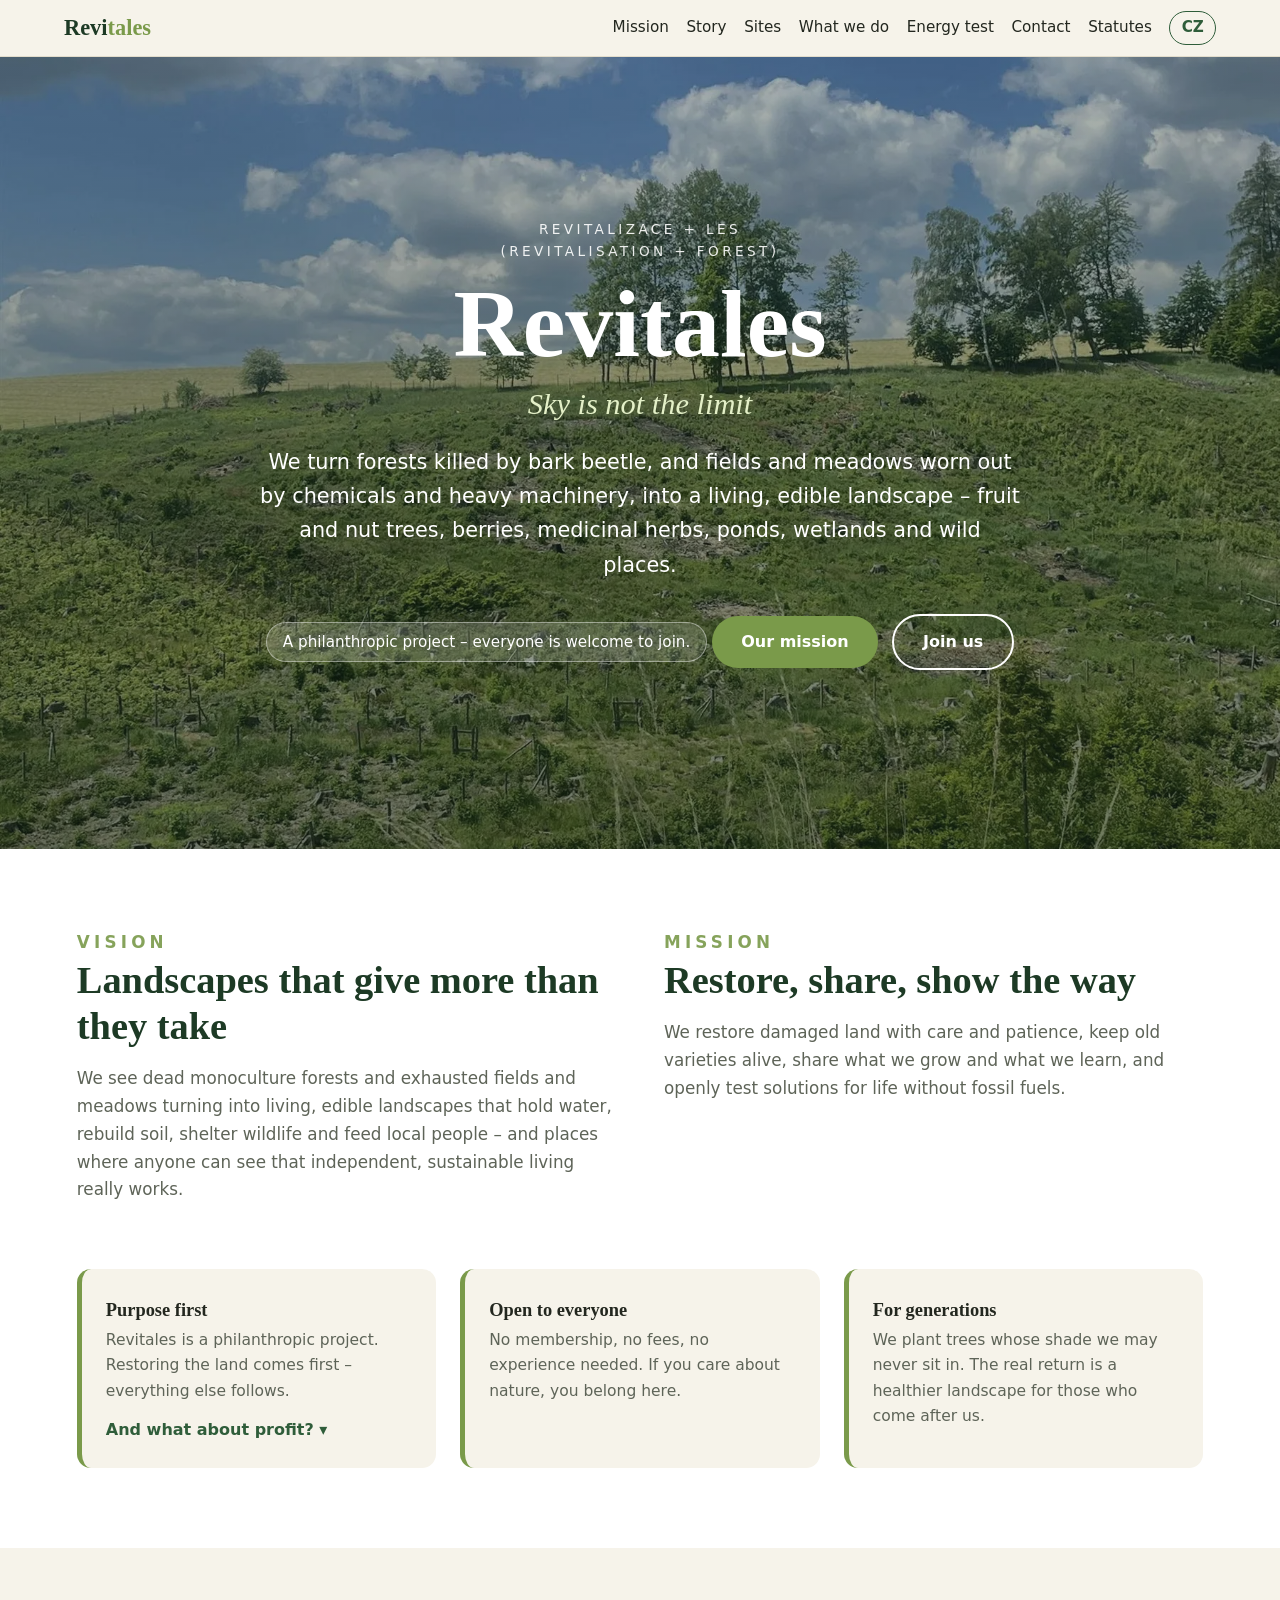
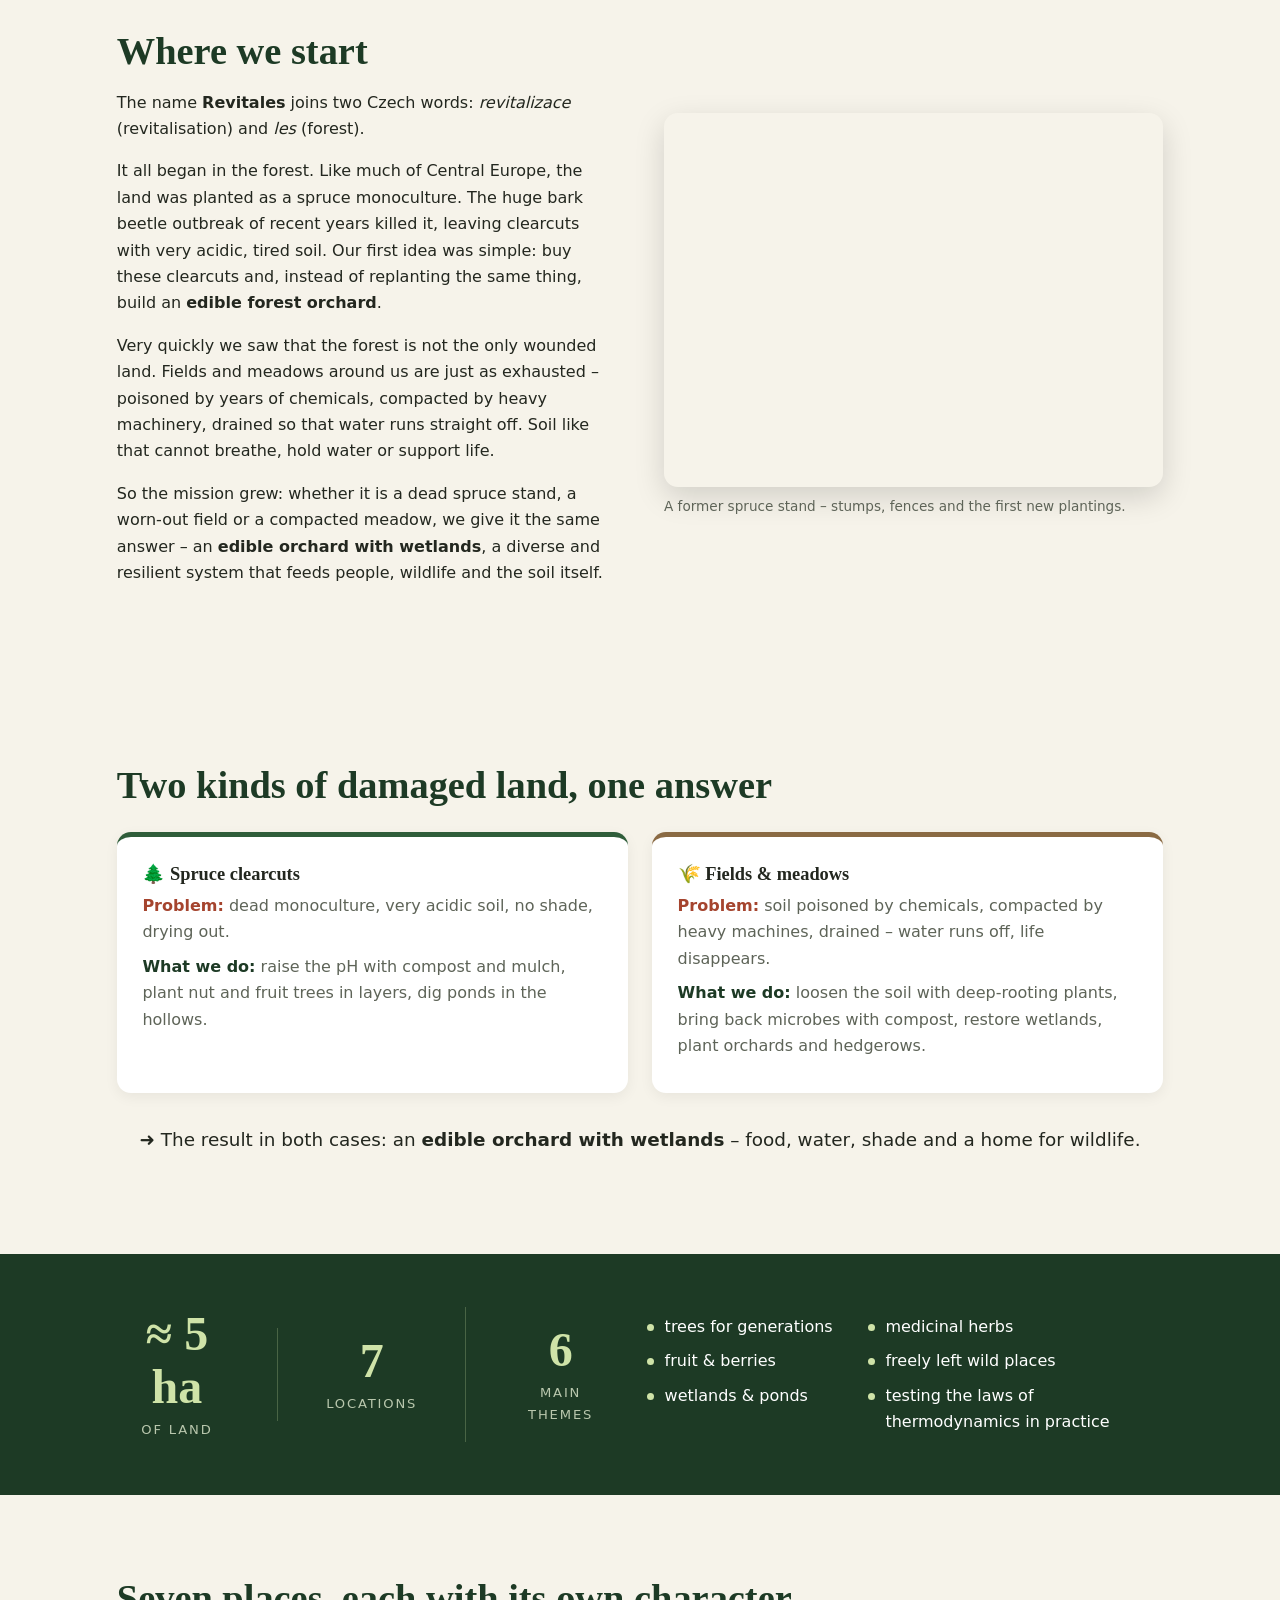
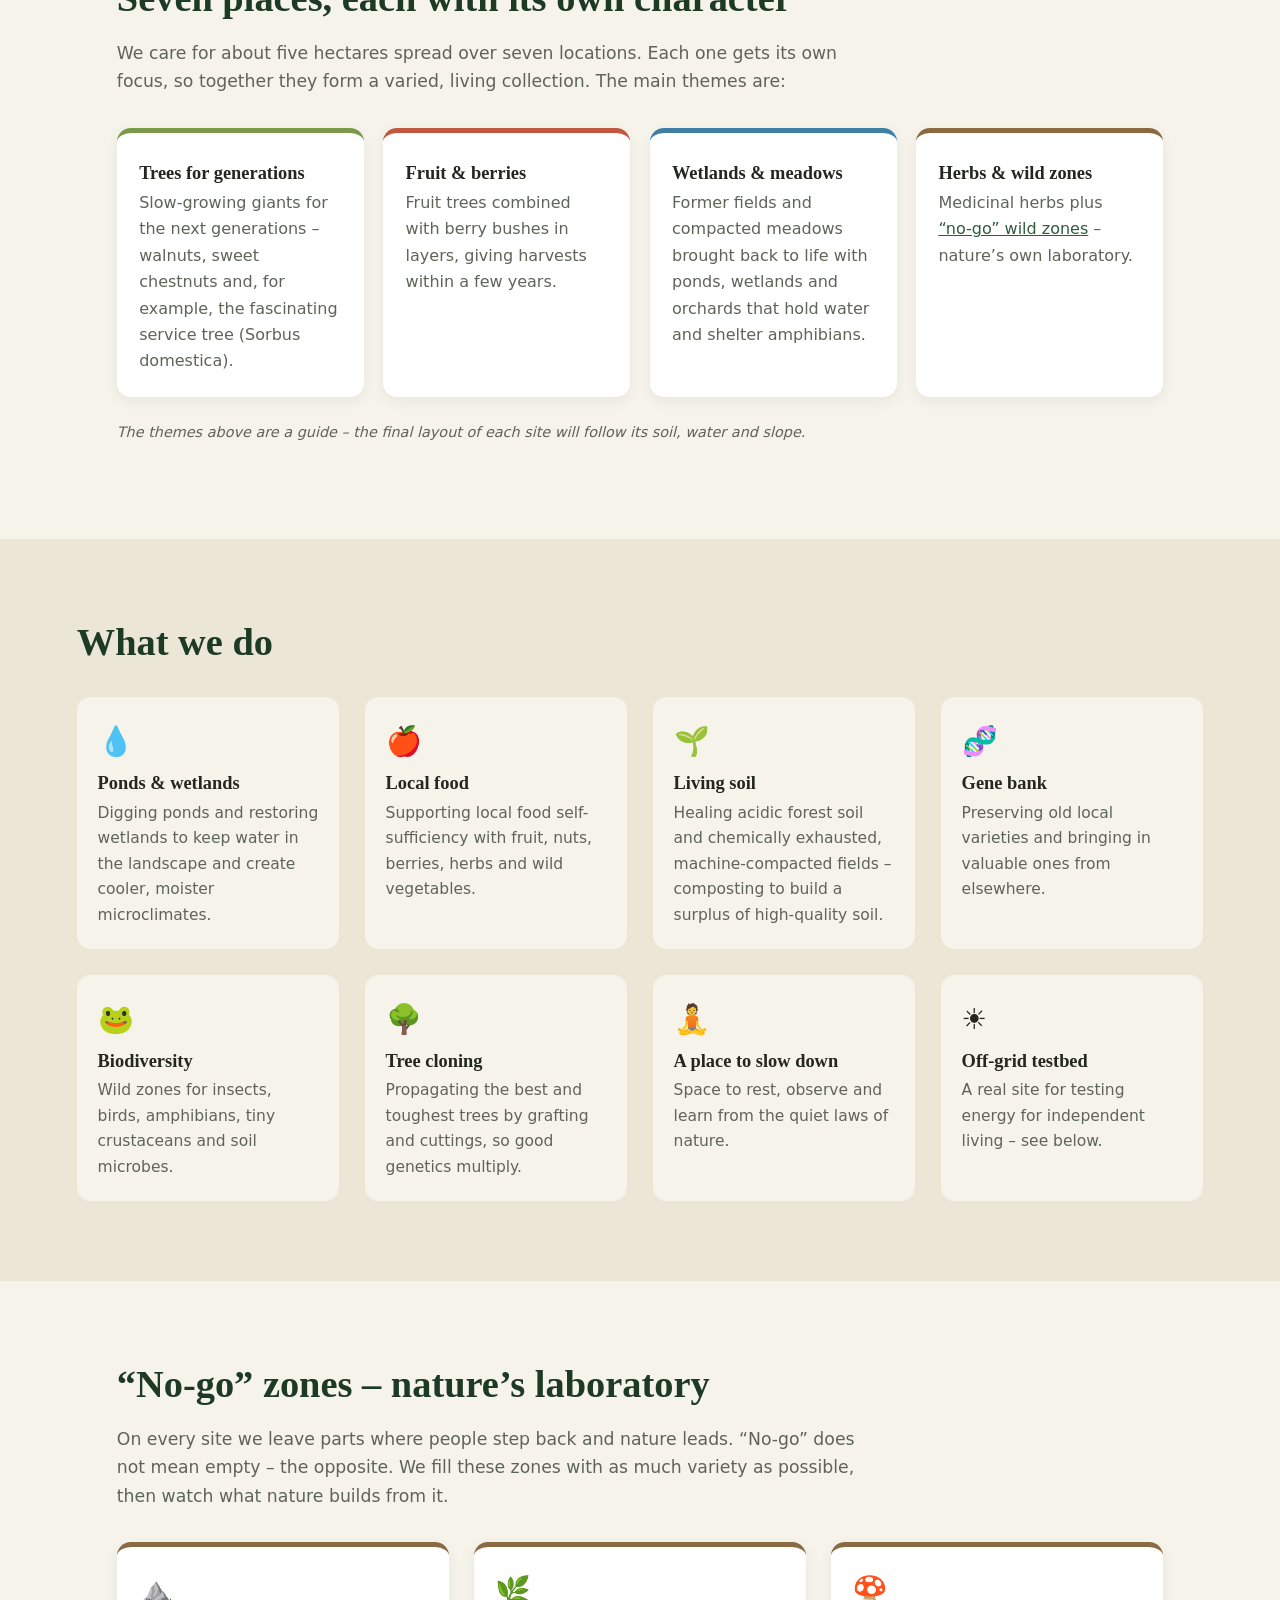
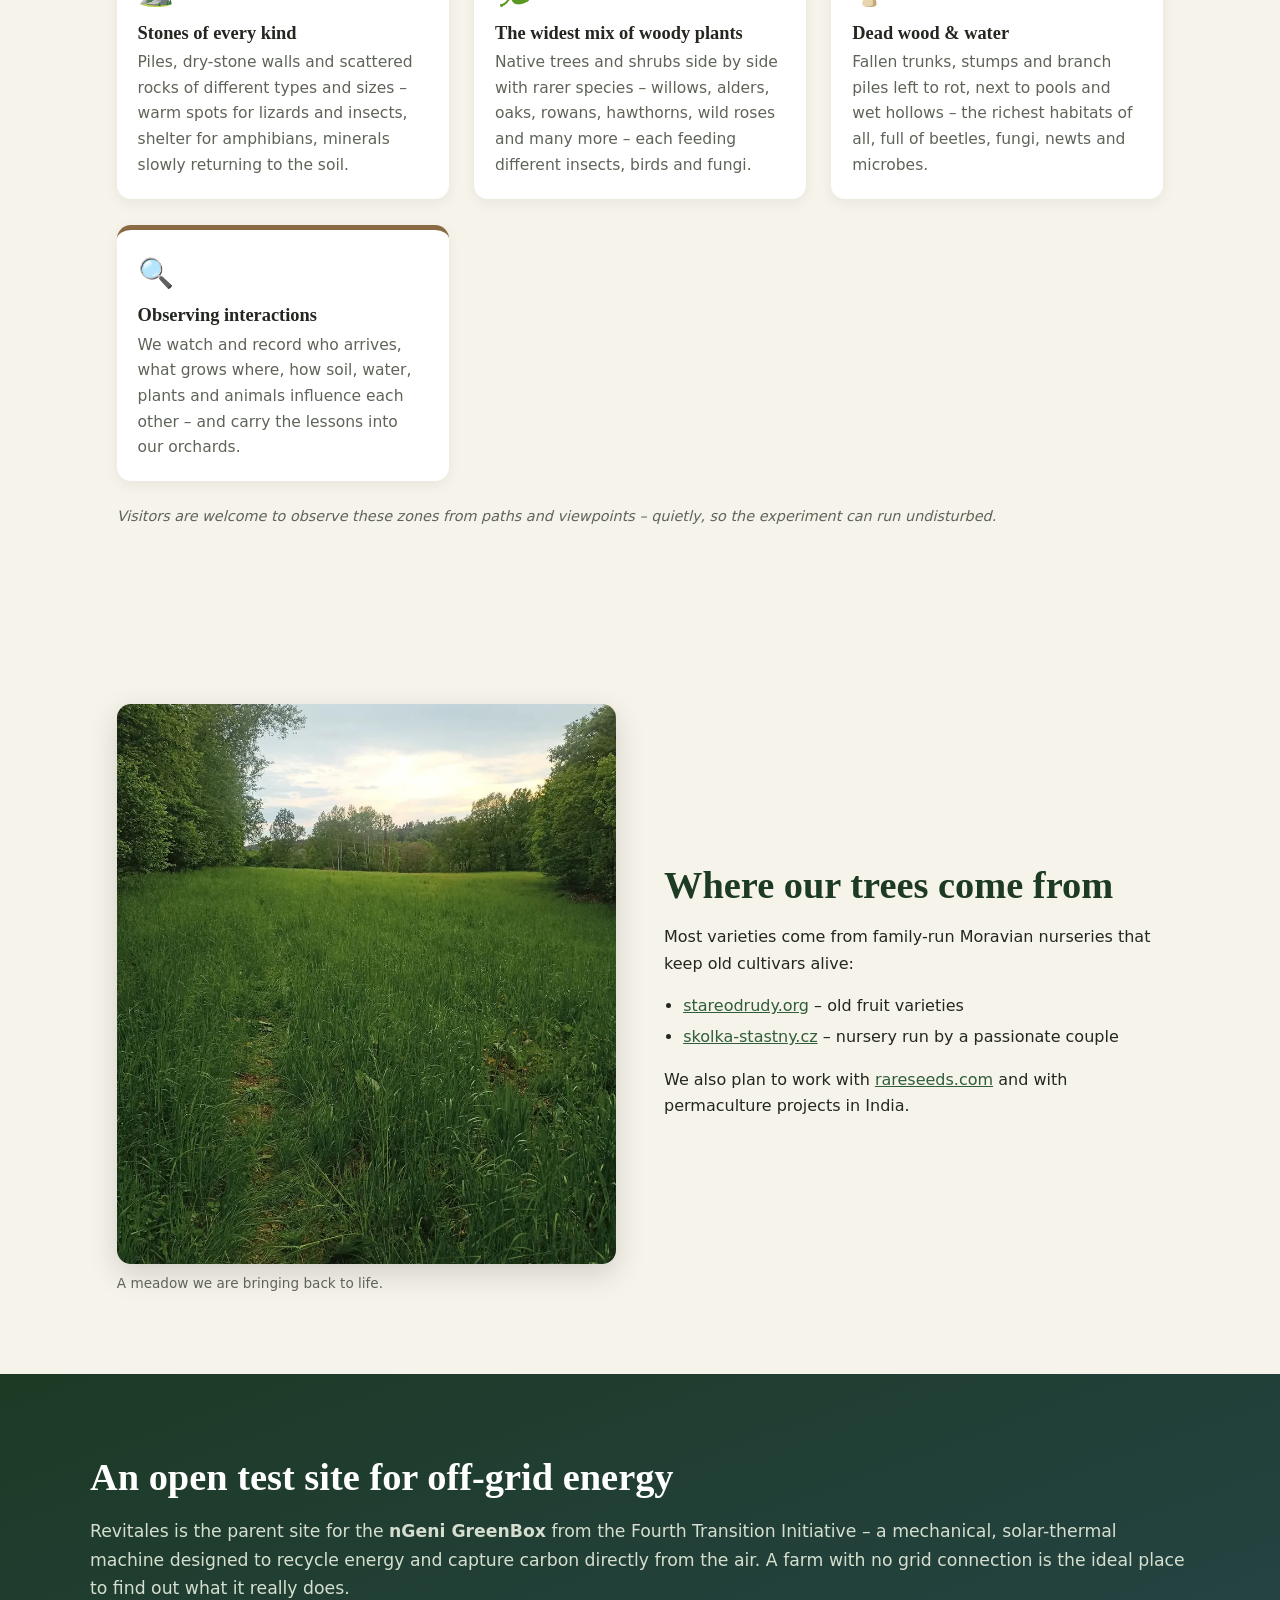
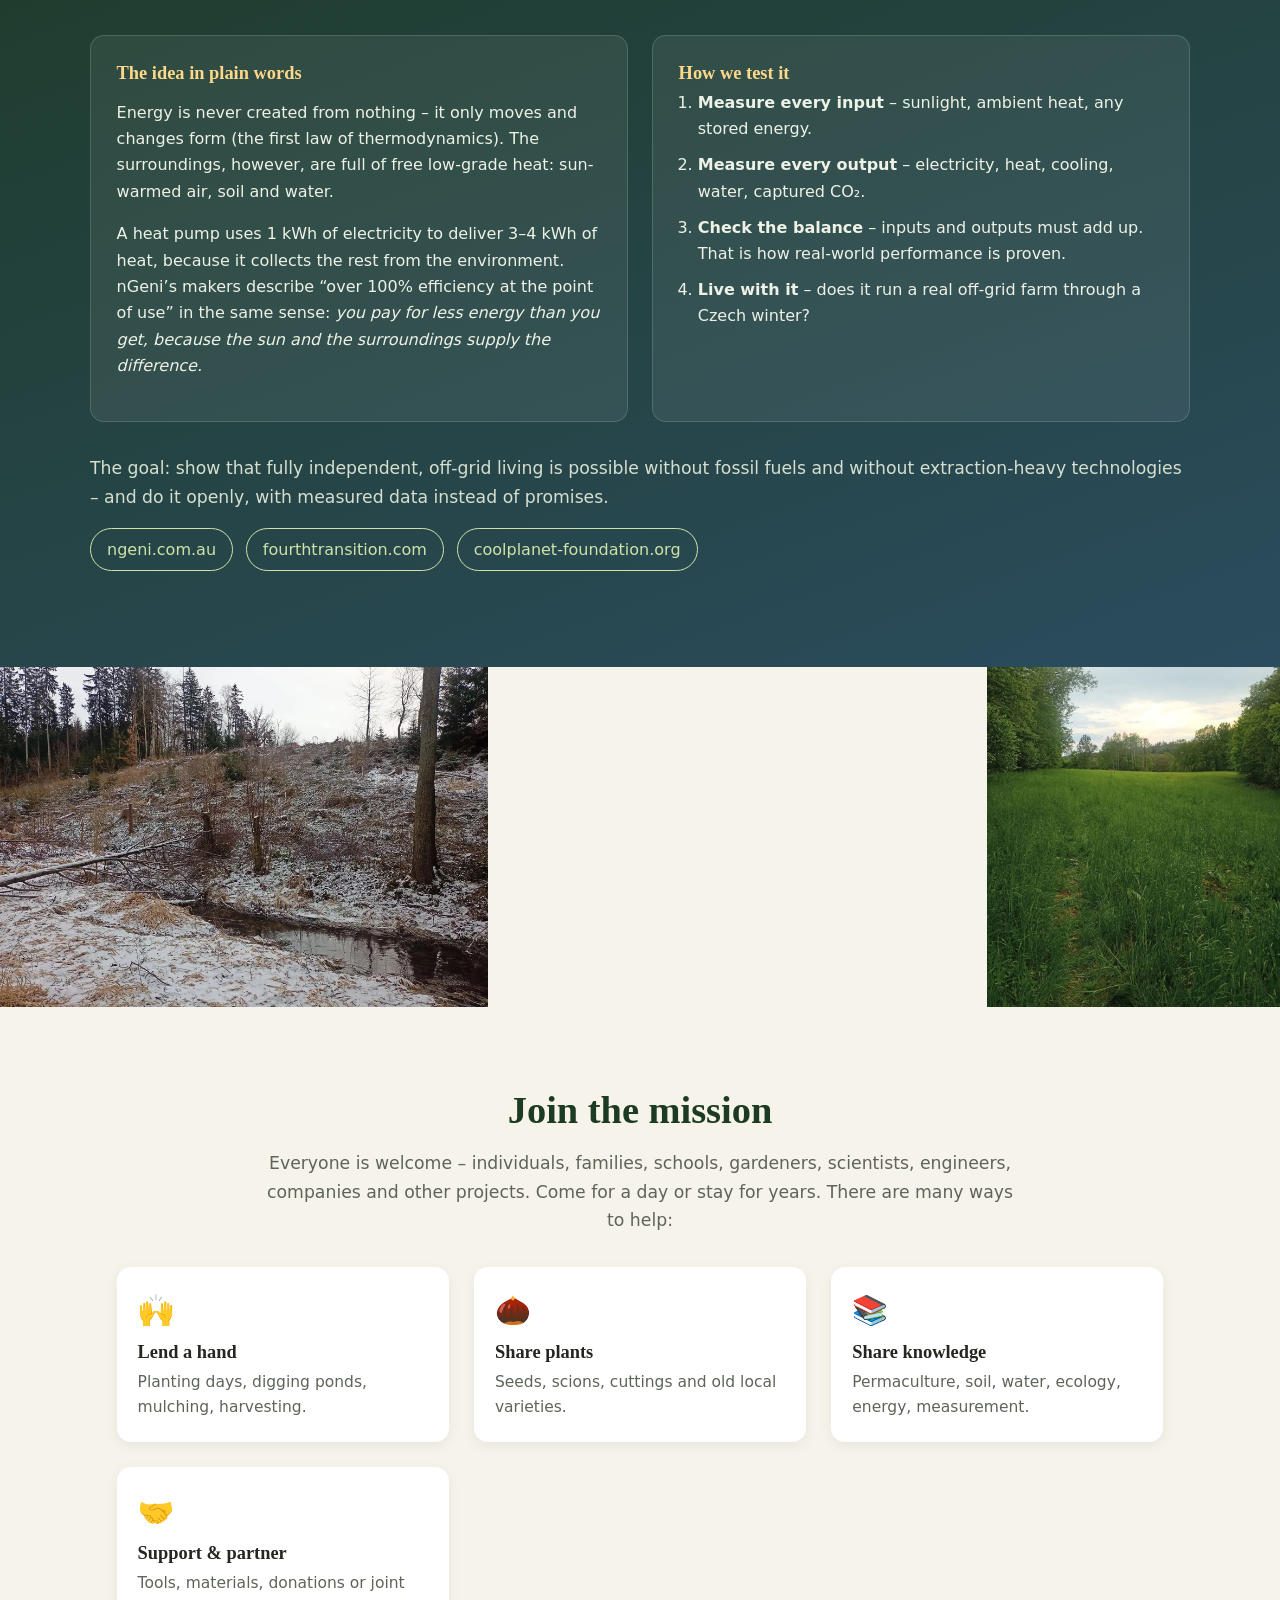
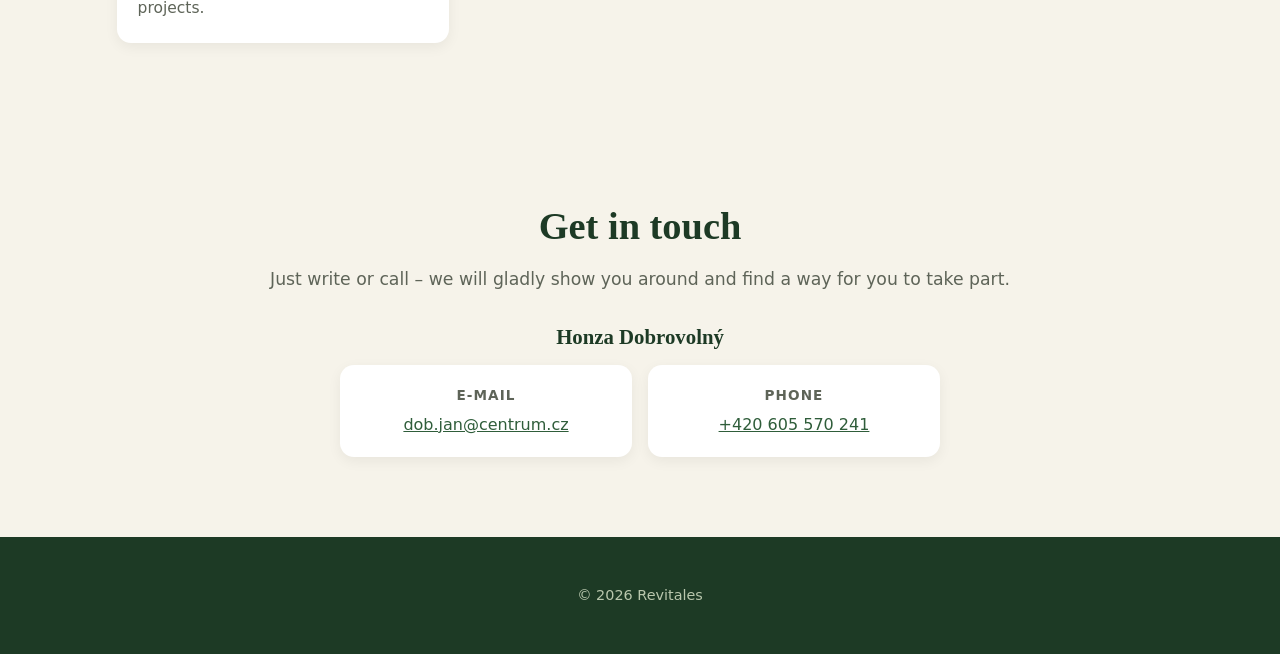
==== en/index.html @ 28084398 "Stats band: equal numbers with labels below, dividers, centered layout, stacked on mobile Co-Authore" ====
<!DOCTYPE html>
<html lang="en">
<head>
  <meta charset="utf-8">
  <meta name="viewport" content="width=device-width, initial-scale=1">
  <title>Revitales – edible food forest & wetlands on damaged land, Czechia</title>
  <meta name="description" content="Revitales is a philanthropic, sustainable project in Czechia turning bark-beetle clearcuts and exhausted fields into an edible food forest with ponds and wetlands. Join us.">
  <link rel="canonical" href="https://revitales.cz/en/">
  <link rel="alternate" hreflang="cs" href="https://revitales.cz/">
  <link rel="alternate" hreflang="en" href="https://revitales.cz/en/">
  <link rel="alternate" hreflang="x-default" href="https://revitales.cz/">
  <meta name="theme-color" content="#1d3a25">
  <meta name="author" content="Honza Dobrovolný">

  <meta property="og:type" content="website">
  <meta property="og:site_name" content="Revitales">
  <meta property="og:title" content="Revitales – edible food forest & wetlands on damaged land, Czechia">
  <meta property="og:description" content="Revitales is a philanthropic, sustainable project in Czechia turning bark-beetle clearcuts and exhausted fields into an edible food forest with ponds and wetlands. Join us.">
  <meta property="og:url" content="https://revitales.cz/en/">
  <meta property="og:image" content="https://revitales.cz/images/og-revitales.jpg">
  <meta property="og:image:width" content="1200">
  <meta property="og:image:height" content="630">
  <meta property="og:image:alt" content="Bark-beetle clearcut slope with stumps and first plantings under a blue sky">
  <meta property="og:locale" content="en_GB">
  <meta property="og:locale:alternate" content="cs_CZ">
  <meta name="twitter:card" content="summary_large_image">

  <link rel="icon" href="../favicon.ico" sizes="48x48">
  <link rel="icon" href="../favicon.svg" type="image/svg+xml">
  <link rel="apple-touch-icon" href="../apple-touch-icon.png">
  <link rel="manifest" href="../site.webmanifest">
  <link rel="preload" as="image" type="image/webp" href="../images/clearcut-slope.webp" media="(min-width: 801px)" fetchpriority="high">
  <link rel="preload" as="image" type="image/webp" href="../images/clearcut-slope-900.webp" media="(max-width: 800px)" fetchpriority="high">
  <link rel="stylesheet" href="../style.css">
  <script type="application/ld+json">
{
  "@context": "https://schema.org",
  "@graph": [
    {
      "@type": "Organization",
      "@id": "https://revitales.cz/#organization",
      "name": "Revitales",
      "url": "https://revitales.cz/",
      "email": "dob.jan@centrum.cz",
      "telephone": "+420605570241",
      "image": "https://revitales.cz/images/og-revitales.jpg",
      "founder": {
        "@type": "Person",
        "name": "Honza Dobrovolný"
      },
      "areaServed": {
        "@type": "Country",
        "name": "Czechia"
      },
      "slogan": "Sky is not the limit",
      "description": "A philanthropic project in Czechia turning bark-beetle clearcuts and chemically exhausted, compacted fields and meadows into an edible food forest with ponds and wetlands across 7 sites and about 5 ha.",
      "knowsAbout": [
        "edible forest",
        "food forest",
        "permaculture",
        "forest restoration after bark beetle",
        "soil regeneration",
        "wetland restoration",
        "water retention in the landscape",
        "heritage fruit varieties",
        "service tree (Sorbus domestica)",
        "biodiversity",
        "sustainability",
        "off-grid energy"
      ]
    },
    {
      "@type": "WebSite",
      "@id": "https://revitales.cz/#website",
      "url": "https://revitales.cz/",
      "name": "Revitales",
      "inLanguage": [
        "cs",
        "en"
      ],
      "publisher": {
        "@id": "https://revitales.cz/#organization"
      }
    },
    {
      "@type": "WebPage",
      "@id": "https://revitales.cz/en/#webpage",
      "url": "https://revitales.cz/en/",
      "name": "Revitales – edible food forest & wetlands on damaged land, Czechia",
      "description": "Revitales is a philanthropic, sustainable project in Czechia turning bark-beetle clearcuts and exhausted fields into an edible food forest with ponds and wetlands. Join us.",
      "inLanguage": "en",
      "isPartOf": {
        "@id": "https://revitales.cz/#website"
      },
      "about": {
        "@id": "https://revitales.cz/#organization"
      },
      "primaryImageOfPage": {
        "@type": "ImageObject",
        "url": "https://revitales.cz/images/og-revitales.jpg",
        "width": 1200,
        "height": 630
      }
    }
  ]
}
  </script>
</head>
<body>

<header class="nav">
  <a href="#top" class="logo">Revi<span>tales</span></a>
  <nav>
    <a href="#mission">Mission</a>
    <a href="#story">Story</a>
    <a href="#sites">Sites</a>
    <a href="#work">What we do</a>
    <a href="#ngeni">Energy test</a>
    <a href="#contact">Contact</a>
    <a href="statutes.html">Statutes</a>
    <a id="lang" href="../" hreflang="cs" lang="cs" title="Česká verze">CZ</a>
  </nav>
</header>
<main>

<!-- HERO -->
<section class="hero" id="top">
  <div class="hero-inner">
    <p class="kicker"><span lang="cs">Revitalizace + Les</span><br>(Revitalisation + Forest)</p>
    <h1>Revitales</h1>
    <p class="slogan">Sky is not the limit</p>
    <p class="lead">
      We turn forests killed by bark beetle, and fields and meadows worn out by chemicals and heavy machinery, into a living, edible landscape – fruit and nut trees, berries, medicinal herbs, ponds, wetlands and wild places.
    </p>
    <p class="badge">A philanthropic project – everyone is welcome to join.</p>
    <a href="#mission" class="btn">Our mission</a>
    <a href="#join" class="btn btn-outline">Join us</a>
  </div>
</section>

<!-- MISSION -->
<section id="mission" class="mission">
  <div class="mission-inner">
    <div class="mv">
      <p class="kicker">Vision</p>
      <h2>Landscapes that give more than they take</h2>
      <p>
        We see dead monoculture forests and exhausted fields and meadows turning into living, edible landscapes that hold water, rebuild soil, shelter wildlife and feed local people – and places where anyone can see that independent, sustainable living really works.
      </p>
    </div>
    <div class="mv">
      <p class="kicker">Mission</p>
      <h2>Restore, share, show the way</h2>
      <p>
        We restore damaged land with care and patience, keep old varieties alive, share what we grow and what we learn, and openly test solutions for life without fossil fuels.
      </p>
    </div>
  </div>
  <div class="mission-values">
    <div>
      <h3>Purpose first</h3>
      <p>Revitales is a philanthropic project. Restoring the land comes first – everything else follows.</p>
      <details class="more">
        <summary>And what about profit?</summary>
        <p>Profit is not the goal – it is a secondary, logical result. When damaged land is healed, the outcome is a perfect place to live, surrounded by fruit, nuts and berries growing naturally, with clean water and rich soil. And it is a place where everyone is welcome to enjoy nature as it truly is – in its natural state and harmony.</p>
      </details>
    </div>
    <div>
      <h3>Open to everyone</h3>
      <p>No membership, no fees, no experience needed. If you care about nature, you belong here.</p>
    </div>
    <div>
      <h3>For generations</h3>
      <p>We plant trees whose shade we may never sit in. The real return is a healthier landscape for those who come after us.</p>
    </div>
  </div>
</section>

<!-- STORY -->
<section id="story" class="section split">
  <div>
    <h2>Where we start</h2>
    <p>
      The name <strong>Revitales</strong> joins two Czech words: <em>revitalizace</em> (revitalisation) and <em>les</em> (forest).
    </p>
    <p>
      It all began in the forest. Like much of Central Europe, the land was planted as a spruce monoculture. The huge bark beetle outbreak of recent years killed it, leaving clearcuts with very acidic, tired soil. Our first idea was simple: buy these clearcuts and, instead of replanting the same thing, build an <strong>edible forest orchard</strong>.
    </p>
    <p>
      Very quickly we saw that the forest is not the only wounded land. Fields and meadows around us are just as exhausted – poisoned by years of chemicals, compacted by heavy machinery, drained so that water runs straight off. Soil like that cannot breathe, hold water or support life.
    </p>
    <p>
      So the mission grew: whether it is a dead spruce stand, a worn-out field or a compacted meadow, we give it the same answer – an <strong>edible orchard with wetlands</strong>, a diverse and resilient system that feeds people, wildlife and the soil itself.
    </p>
  </div>
  <figure>
    <picture><source type="image/webp" srcset="../images/clearcut-slope-900.webp 900w, ../images/clearcut-slope.webp 1800w" sizes="(max-width: 800px) 100vw, 50vw"><img src="../images/clearcut-slope.jpg" width="1800" height="1350" alt="Bark-beetle clearcut after a spruce monoculture, with stumps, fenced plots and the first plantings of a future edible forest" loading="lazy" decoding="async"></picture>
    <figcaption>A former spruce stand – stumps, fences and the first new plantings.</figcaption>
  </figure>
</section>

<!-- TWO KINDS OF DAMAGED LAND -->
<section class="section landtypes">
  <h2>Two kinds of damaged land, one answer</h2>
  <div class="compare">
    <div class="land">
      <h3>🌲 Spruce clearcuts</h3>
      <p class="problem"><b>Problem:</b> dead monoculture, very acidic soil, no shade, drying out.</p>
      <p><b>What we do:</b> raise the pH with compost and mulch, plant nut and fruit trees in layers, dig ponds in the hollows.</p>
    </div>
    <div class="land">
      <h3>🌾 Fields &amp; meadows</h3>
      <p class="problem"><b>Problem:</b> soil poisoned by chemicals, compacted by heavy machines, drained – water runs off, life disappears.</p>
      <p><b>What we do:</b> loosen the soil with deep-rooting plants, bring back microbes with compost, restore wetlands, plant orchards and hedgerows.</p>
    </div>
  </div>
  <p class="result">
    ➜ The result in both cases: an <strong>edible orchard with wetlands</strong> – food, water, shade and a home for wildlife.
  </p>
</section>

<!-- NUMBERS -->
<section class="stats">
  <div><b>≈ 5 ha</b>of land</div>
  <div><b>7</b>locations</div>
  <div class="themes-stat"><div><b>6</b>main themes</div><ul class="themes"><li>trees for generations</li><li>fruit &amp; berries</li><li>wetlands &amp; ponds</li><li>medicinal herbs</li><li>freely left wild places</li><li>testing the laws of thermodynamics in practice</li></ul></div>
</section>

<!-- SITES -->
<section id="sites" class="section">
  <h2>Seven places, each with its own character</h2>
  <p class="intro">
    We care for about five hectares spread over seven locations. Each one gets its own focus, so together they form a varied, living collection. The main themes are:
  </p>
  <div class="cards">
    <article class="card">
      <h3>Trees for generations</h3>
      <p>Slow-growing giants for the next generations – walnuts, sweet chestnuts and, for example, the fascinating service tree (Sorbus domestica).</p>
    </article>
    <article class="card">
      <h3>Fruit &amp; berries</h3>
      <p>Fruit trees combined with berry bushes in layers, giving harvests within a few years.</p>
    </article>
    <article class="card">
      <h3>Wetlands &amp; meadows</h3>
      <p>Former fields and compacted meadows brought back to life with ponds, wetlands and orchards that hold water and shelter amphibians.</p>
    </article>
    <article class="card">
      <h3>Herbs &amp; wild zones</h3>
      <p>Medicinal herbs plus <a href="#wild">“no-go” wild zones</a> – nature’s own laboratory.</p>
    </article>
  </div>
  <p class="note">The themes above are a guide – the final layout of each site will follow its soil, water and slope.</p>
</section>

<!-- WORK -->
<section id="work" class="section alt">
  <h2>What we do</h2>
  <div class="grid">
    <div class="item"><i>💧</i><h3>Ponds &amp; wetlands</h3><p>Digging ponds and restoring wetlands to keep water in the landscape and create cooler, moister microclimates.</p></div>
    <div class="item"><i>🍎</i><h3>Local food</h3><p>Supporting local food self-sufficiency with fruit, nuts, berries, herbs and wild vegetables.</p></div>
    <div class="item"><i>🌱</i><h3>Living soil</h3><p>Healing acidic forest soil and chemically exhausted, machine-compacted fields – composting to build a surplus of high-quality soil.</p></div>
    <div class="item"><i>🧬</i><h3>Gene bank</h3><p>Preserving old local varieties and bringing in valuable ones from elsewhere.</p></div>
    <div class="item"><i>🐸</i><h3>Biodiversity</h3><p>Wild zones for insects, birds, amphibians, tiny crustaceans and soil microbes.</p></div>
    <div class="item"><i>🌳</i><h3>Tree cloning</h3><p>Propagating the best and toughest trees by grafting and cuttings, so good genetics multiply.</p></div>
    <div class="item"><i>🧘</i><h3>A place to slow down</h3><p>Space to rest, observe and learn from the quiet laws of nature.</p></div>
    <div class="item"><i>☀️</i><h3>Off-grid testbed</h3><p>A real site for testing energy for independent living – see below.</p></div>
  </div>
</section>

<!-- WILD ZONES -->
<section id="wild" class="section wild">
  <h2>“No-go” zones – nature’s laboratory</h2>
  <p class="intro">
    On every site we leave parts where people step back and nature leads. “No-go” does not mean empty – the opposite. We fill these zones with as much variety as possible, then watch what nature builds from it.
  </p>
  <div class="grid">
    <div class="item"><i>⛰️</i><h3>Stones of every kind</h3><p>Piles, dry-stone walls and scattered rocks of different types and sizes – warm spots for lizards and insects, shelter for amphibians, minerals slowly returning to the soil.</p></div>
    <div class="item"><i>🌿</i><h3>The widest mix of woody plants</h3><p>Native trees and shrubs side by side with rarer species – willows, alders, oaks, rowans, hawthorns, wild roses and many more – each feeding different insects, birds and fungi.</p></div>
    <div class="item"><i>🍄</i><h3>Dead wood &amp; water</h3><p>Fallen trunks, stumps and branch piles left to rot, next to pools and wet hollows – the richest habitats of all, full of beetles, fungi, newts and microbes.</p></div>
    <div class="item"><i>🔍</i><h3>Observing interactions</h3><p>We watch and record who arrives, what grows where, how soil, water, plants and animals influence each other – and carry the lessons into our orchards.</p></div>
  </div>
  <p class="note">Visitors are welcome to observe these zones from paths and viewpoints – quietly, so the experiment can run undisturbed.</p>
</section>

<!-- VARIETIES -->
<section class="section split reverse">
  <figure>
    <picture><source type="image/webp" srcset="../images/meadow-900.webp 900w, ../images/meadow.webp 1350w" sizes="(max-width: 800px) 100vw, 50vw"><img src="../images/meadow.jpg" width="1350" height="1800" alt="Spring meadow between tree lines that Revitales is bringing back to life" loading="lazy" decoding="async"></picture>
    <figcaption>A meadow we are bringing back to life.</figcaption>
  </figure>
  <div>
    <h2>Where our trees come from</h2>
    <p>
      Most varieties come from family-run Moravian nurseries that keep old cultivars alive:
    </p>
    <ul class="links">
      <li><a href="https://www.stareodrudy.org" target="_blank" rel="noopener">stareodrudy.org</a> – old fruit varieties</li>
      <li><a href="https://www.skolka-stastny.cz" target="_blank" rel="noopener">skolka-stastny.cz</a> – nursery run by a passionate couple</li>
    </ul>
    <p>
      We also plan to work with
      <a href="https://www.rareseeds.com" target="_blank" rel="noopener">rareseeds.com</a>
      and with permaculture projects in India.
    </p>
  </div>
</section>

<!-- NGENI -->
<section id="ngeni" class="section ngeni">
  <h2>An open test site for off-grid energy</h2>
  <p class="intro">
    Revitales is the parent site for the <strong>nGeni GreenBox</strong> from the Fourth Transition Initiative – a mechanical, solar-thermal machine designed to recycle energy and capture carbon directly from the air. A farm with no grid connection is the ideal place to find out what it really does.
  </p>

  <div class="thermo">
    <div class="box">
      <h3>The idea in plain words</h3>
      <p>
        Energy is never created from nothing – it only moves and changes form (the first law of thermodynamics). The surroundings, however, are full of free low-grade heat: sun-warmed air, soil and water.
      </p>
      <p>
        A heat pump uses 1 kWh of electricity to deliver 3–4 kWh of heat, because it collects the rest from the environment. nGeni’s makers describe “over 100% efficiency at the point of use” in the same sense: <em>you pay for less energy than you get, because the sun and the surroundings supply the difference.</em>
      </p>
    </div>
    <div class="box">
      <h3>How we test it</h3>
      <ol>
        <li><b>Measure every input</b> – sunlight, ambient heat, any stored energy.</li>
        <li><b>Measure every output</b> – electricity, heat, cooling, water, captured CO₂.</li>
        <li><b>Check the balance</b> – inputs and outputs must add up. That is how real-world performance is proven.</li>
        <li><b>Live with it</b> – does it run a real off-grid farm through a Czech winter?</li>
      </ol>
    </div>
  </div>

  <p class="intro">
    The goal: show that fully independent, off-grid living is possible without fossil fuels and without extraction-heavy technologies – and do it openly, with measured data instead of promises.
  </p>
  <ul class="pills">
    <li><a href="https://ngeni.com.au" target="_blank" rel="noopener">ngeni.com.au</a></li>
    <li><a href="https://fourthtransition.com" target="_blank" rel="noopener">fourthtransition.com</a></li>
    <li><a href="https://coolplanet-foundation.org" target="_blank" rel="noopener">coolplanet-foundation.org</a></li>
  </ul>
</section>

<!-- GALLERY -->
<section class="gallery">
  <picture><source type="image/webp" srcset="../images/winter-stream-900.webp 900w, ../images/winter-stream.webp 1800w" sizes="(max-width: 800px) 100vw, 40vw"><img src="../images/winter-stream.jpg" width="1800" height="1350" alt="Stream below the clearcut slope in winter" loading="lazy" decoding="async"></picture>
  <picture><source type="image/webp" srcset="../images/clearcut-slope-900.webp 900w, ../images/clearcut-slope.webp 1800w" sizes="(max-width: 800px) 100vw, 40vw"><img src="../images/clearcut-slope.jpg" width="1800" height="1350" alt="Former spruce slope in summer – the site of a future edible forest" loading="lazy" decoding="async"></picture>
  <picture><source type="image/webp" srcset="../images/meadow-900.webp 900w, ../images/meadow.webp 1350w" sizes="(max-width: 800px) 100vw, 40vw"><img src="../images/meadow.jpg" width="1350" height="1800" alt="Meadow in bloom in spring" loading="lazy" decoding="async"></picture>
</section>

<!-- CONTACT -->
<section id="join" class="section join">
  <h2>Join the mission</h2>
  <p class="intro">
    Everyone is welcome – individuals, families, schools, gardeners, scientists, engineers, companies and other projects. Come for a day or stay for years. There are many ways to help:
  </p>
  <div class="grid">
    <div class="item"><i>🙌</i><h3>Lend a hand</h3><p>Planting days, digging ponds, mulching, harvesting.</p></div>
    <div class="item"><i>🌰</i><h3>Share plants</h3><p>Seeds, scions, cuttings and old local varieties.</p></div>
    <div class="item"><i>📚</i><h3>Share knowledge</h3><p>Permaculture, soil, water, ecology, energy, measurement.</p></div>
    <div class="item"><i>🤝</i><h3>Support &amp; partner</h3><p>Tools, materials, donations or joint projects.</p></div>
  </div>
</section>

<section id="contact" class="section contact">
  <h2>Get in touch</h2>
  <p class="intro">
    Just write or call – we will gladly show you around and find a way for you to take part.
  </p>
  <p style="font: 700 1.3rem Georgia, serif; color: var(--green-dark); margin: 0 0 1rem;">Honza Dobrovolný</p>
  <div class="contact-grid">
    <div><b>E-mail</b><a href="mailto:dob.jan@centrum.cz">dob.jan@centrum.cz</a></div>
    <div><b>Phone</b><a href="tel:+420605570241">+420 605 570 241</a></div>
  </div>
</section>

</main>
<footer>
  <p>© 2026 Revitales</p>
</footer>

</body>
</html>
---- style.css ----
:root {
  --green: #2f5d3a;
  --green-dark: #1d3a25;
  --moss: #7a9a4a;
  --earth: #8a6a43;
  --cream: #f6f3ea;
  --ink: #23271f;
  --muted: #5e6458;
  --radius: 14px;
}

* { box-sizing: border-box; }
html { scroll-behavior: smooth; scroll-padding-top: 4.5rem; }
body {
  margin: 0;
  font-family: system-ui, -apple-system, "Segoe UI", Roboto, sans-serif;
  color: var(--ink);
  background: var(--cream);
  line-height: 1.65;
}
img { max-width: 100%; height: auto; display: block; }
a { color: var(--green); }
:focus-visible { outline: 3px solid var(--moss); outline-offset: 3px; }
@media (prefers-reduced-motion: reduce) { html { scroll-behavior: auto; } }
h1, h2, h3 { font-family: Georgia, "Times New Roman", serif; line-height: 1.2; }
h2 { font-size: clamp(1.7rem, 3vw, 2.4rem); margin: 0 0 1rem; color: var(--green-dark); }
h3 { margin: .4rem 0 .4rem; font-size: 1.15rem; }

/* language switch */
html[lang="en"] .cs, html[lang="cs"] .en { display: none; }

/* nav */
.nav {
  position: sticky; top: 0; z-index: 10;
  display: flex; justify-content: space-between; align-items: center; flex-wrap: wrap;
  gap: .5rem; padding: .7rem 5vw;
  background: rgba(246, 243, 234, .94); backdrop-filter: blur(6px);
  border-bottom: 1px solid #e3ddcc;
}
.logo { font: 700 1.4rem Georgia, serif; text-decoration: none; color: var(--green-dark); }
.logo span { color: var(--moss); }
.nav nav { display: flex; gap: 1.1rem; align-items: center; flex-wrap: wrap; }
.nav nav a { text-decoration: none; color: var(--ink); font-size: .95rem; }
.nav nav a:hover { color: var(--green); }
#lang {
  border: 1px solid var(--green); background: none; color: var(--green);
  border-radius: 999px; padding: .2rem .7rem; cursor: pointer; font-weight: 600;
}
#lang:hover { background: var(--green); color: #fff; }

/* hero */
.hero {
  min-height: 88vh; display: grid; place-items: center; text-align: center;
  padding: 4rem 6vw; color: #fff;
  background:
    linear-gradient(rgba(20, 35, 22, .35), rgba(20, 35, 22, .6)),
    url("images/clearcut-slope.jpg") center / cover no-repeat;
  background:
    linear-gradient(rgba(20, 35, 22, .35), rgba(20, 35, 22, .6)),
    image-set(url("images/clearcut-slope.webp") type("image/webp"), url("images/clearcut-slope.jpg") type("image/jpeg")) center / cover no-repeat;
}
@media (max-width: 800px) {
  .hero {
    background:
      linear-gradient(rgba(20, 35, 22, .35), rgba(20, 35, 22, .6)),
      image-set(url("images/clearcut-slope-900.webp") type("image/webp"), url("images/clearcut-slope.jpg") type("image/jpeg")) center / cover no-repeat;
  }
}
.hero-inner { max-width: 760px; }
.kicker { letter-spacing: .25em; text-transform: uppercase; font-size: .85rem; opacity: .9; margin: 0; }
.hero h1 { font-size: clamp(3rem, 9vw, 6rem); margin: .2rem 0 .6rem; }
.slogan { font: italic clamp(1.3rem, 3vw, 1.9rem) Georgia, serif; color: #e4f0c8; margin: -.2rem 0 1.4rem; }
.lead { font-size: clamp(1.05rem, 2vw, 1.3rem); margin: 0 0 2rem; }
.btn {
  display: inline-block; padding: .8rem 1.8rem; border-radius: 999px;
  background: var(--moss); color: #fff; text-decoration: none; font-weight: 600;
}
.btn:hover { background: var(--green); }
.btn-outline { background: transparent; border: 2px solid #fff; margin-left: .6rem; }
.btn-outline:hover { background: #fff; color: var(--green-dark); }
.badge {
  display: inline-block; margin: 0 0 1.6rem; padding: .4rem 1rem; border-radius: 999px;
  background: rgba(255,255,255,.15); border: 1px solid rgba(255,255,255,.4); font-size: .95rem;
}

/* mission */
.mission { background: #fff; padding: 5rem 6vw; }
.mission-inner, .mission-values { max-width: 1200px; margin: 0 auto; display: grid; grid-template-columns: 1fr 1fr; gap: 3rem; }
.mission .kicker { color: var(--moss); font-weight: 700; }
.mission p { color: var(--muted); font-size: 1.05rem; }
.mission-values { grid-template-columns: repeat(3, 1fr); gap: 1.5rem; margin-top: 3rem; }
.mission-values > div { background: var(--cream); border-radius: var(--radius); padding: 1.5rem; border-left: 5px solid var(--moss); }
.mission-values p { margin: 0; font-size: .97rem; }
.more { margin-top: .8rem; }
.more summary { cursor: pointer; color: var(--green); font-weight: 600; list-style: none; }
.more summary::-webkit-details-marker { display: none; }
.more summary::after { content: " ▾"; }
.more[open] summary::after { content: " ▴"; }
.more p { margin-top: .6rem; }
.landtypes { padding-top: 0; }
.compare { display: grid; grid-template-columns: 1fr 1fr; gap: 1.5rem; margin-top: 1.5rem; }
.land { background: #fff; border-radius: var(--radius); padding: 1.6rem; box-shadow: 0 4px 14px rgba(0,0,0,.06); border-top: 5px solid var(--green); }
.land:nth-child(2) { border-color: var(--earth); }
.land h3 { margin-top: 0; }
.land p { color: var(--muted); margin: .5rem 0; }
.land .problem b { color: #a5442e; }
.land p b { color: var(--green-dark); }
.result { text-align: center; font-size: 1.15rem; margin-top: 2rem; }
.wild .item { background: #fff; box-shadow: 0 4px 14px rgba(0,0,0,.06); border-top: 5px solid var(--earth); }
.join { text-align: center; }
.join .intro { margin: 0 auto; }
.join .item { background: #fff; text-align: left; box-shadow: 0 4px 14px rgba(0,0,0,.06); }

/* sections */
.section { padding: 5rem 6vw; max-width: 1200px; margin: 0 auto; }
.section.alt { max-width: none; background: #ebe6d6; }
.section.alt > * { max-width: 1200px; margin-left: auto; margin-right: auto; }
.intro { max-width: 760px; font-size: 1.08rem; color: var(--muted); }
.note { font-size: .9rem; color: var(--muted); font-style: italic; margin-top: 1.5rem; }

.split { display: grid; grid-template-columns: 1fr 1fr; gap: 3rem; align-items: center; }
.split figure { margin: 0; }
.split img { border-radius: var(--radius); box-shadow: 0 10px 30px rgba(0,0,0,.15); }
.split.reverse img { max-height: 560px; width: 100%; object-fit: cover; }
figcaption { font-size: .85rem; color: var(--muted); margin-top: .5rem; }

/* stats */
.stats {
  display: flex; justify-content: center; align-items: center;
  padding: 3rem 6vw; background: var(--green-dark); color: #fff; text-align: center;
}
.stats > div { padding: .4rem 3rem; color: #b9c7ad; font-size: .82rem; letter-spacing: .14em; text-transform: uppercase; }
.stats > div + div { border-left: 1px solid rgba(207, 227, 168, .25); }
.stats b { display: block; font: 700 3rem/1.1 Georgia, serif; color: #cfe3a8; letter-spacing: 0; text-transform: none; margin-bottom: .35rem; }
.stats .themes-stat { display: flex; align-items: center; gap: 2.5rem; }
.stats .themes {
  display: grid; grid-template-columns: auto auto; grid-template-rows: repeat(3, auto); grid-auto-flow: column; gap: .5rem 2.2rem;
  margin: 0; padding: 0; list-style: none; text-align: left;
  color: #fff; font-size: 1rem; letter-spacing: 0; text-transform: none;
}
.stats .themes li { position: relative; padding-left: 1.1rem; }
.stats .themes li::before {
  content: ""; position: absolute; left: 0; top: .62em;
  width: .45rem; height: .45rem; border-radius: 50%; background: #cfe3a8;
}

/* cards */
.cards { display: grid; grid-template-columns: repeat(auto-fit, minmax(230px, 1fr)); gap: 1.2rem; margin-top: 2rem; }
.card {
  background: #fff; border-radius: var(--radius); padding: 1.4rem;
  border-top: 5px solid var(--moss); box-shadow: 0 4px 14px rgba(0,0,0,.06);
}
.card:nth-child(2) { border-color: #c0573e; }
.card:nth-child(3) { border-color: #3f7fa6; }
.card:nth-child(4) { border-color: var(--earth); }
.card p { margin: 0; color: var(--muted); }

/* work grid */
.grid { display: grid; grid-template-columns: repeat(auto-fit, minmax(250px, 1fr)); gap: 1.6rem; margin-top: 2rem; }
.item { background: var(--cream); border-radius: var(--radius); padding: 1.3rem; }
.item i { font-style: normal; font-size: 1.8rem; }
.item p { margin: 0; color: var(--muted); font-size: .97rem; }

.links { padding-left: 1.2rem; }
.links li { margin: .3rem 0; }

/* ngeni */
.ngeni { max-width: none; background: linear-gradient(160deg, #1d3a25, #2b4c5e); color: #eef2e6; }
.ngeni > * { max-width: 1100px; margin-left: auto; margin-right: auto; }
.ngeni h2 { color: #fff; }
.ngeni .intro { color: #d6dfcf; }
.ngeni a { color: #cfe3a8; }
.thermo { display: grid; grid-template-columns: 1fr 1fr; gap: 1.5rem; margin: 2rem auto; }
.box { background: rgba(255,255,255,.07); border: 1px solid rgba(255,255,255,.15); border-radius: var(--radius); padding: 1.6rem; }
.box h3 { color: #ffd88a; margin-top: 0; }
.box ol { padding-left: 1.2rem; margin: 0; }
.box li { margin-bottom: .6rem; }
.pills { list-style: none; padding: 0; display: flex; gap: .8rem; flex-wrap: wrap; }
.pills a {
  display: inline-block; padding: .45rem 1rem; border-radius: 999px;
  border: 1px solid #cfe3a8; text-decoration: none;
}
.pills a:hover { background: #cfe3a8; color: var(--green-dark); }

/* gallery */
.gallery { display: grid; grid-template-columns: 2fr 2fr 1.2fr; gap: 6px; }
.gallery img { width: 100%; height: 340px; object-fit: cover; }

/* contact */
.contact { text-align: center; }
.contact .intro { margin: 0 auto 2rem; }
.contact-grid {
  display: grid; grid-template-columns: repeat(auto-fit, minmax(200px, 1fr)); gap: 1rem;
  max-width: 600px; margin: 0 auto;
}
.contact-grid > div { background: #fff; border-radius: var(--radius); padding: 1.2rem; box-shadow: 0 4px 14px rgba(0,0,0,.06); }
.contact-grid b { display: block; color: var(--muted); font-size: .85rem; text-transform: uppercase; letter-spacing: .08em; margin-bottom: .3rem; }

footer { text-align: center; padding: 2rem; background: var(--green-dark); color: #b9c7ad; font-size: .9rem; }

@media (max-width: 800px) {
  .split, .thermo, .mission-inner, .mission-values, .compare { grid-template-columns: 1fr; }
  .btn-outline { margin: .6rem 0 0; }
  .split.reverse figure { order: 2; }
  .gallery { grid-template-columns: 1fr; }
  .gallery img { height: 240px; }
  .stats { flex-direction: column; padding: 2.5rem 6vw; }
  .stats > div { padding: 1.4rem 0; width: 100%; }
  .stats > div + div { border-left: 0; border-top: 1px solid rgba(207, 227, 168, .25); }
  .stats .themes-stat { flex-direction: column; gap: 1.2rem; }
  .stats .themes { grid-template-columns: 1fr; grid-template-rows: none; grid-auto-flow: row; }
  .nav nav { gap: .7rem; }
  html { scroll-padding-top: 9rem; }
}
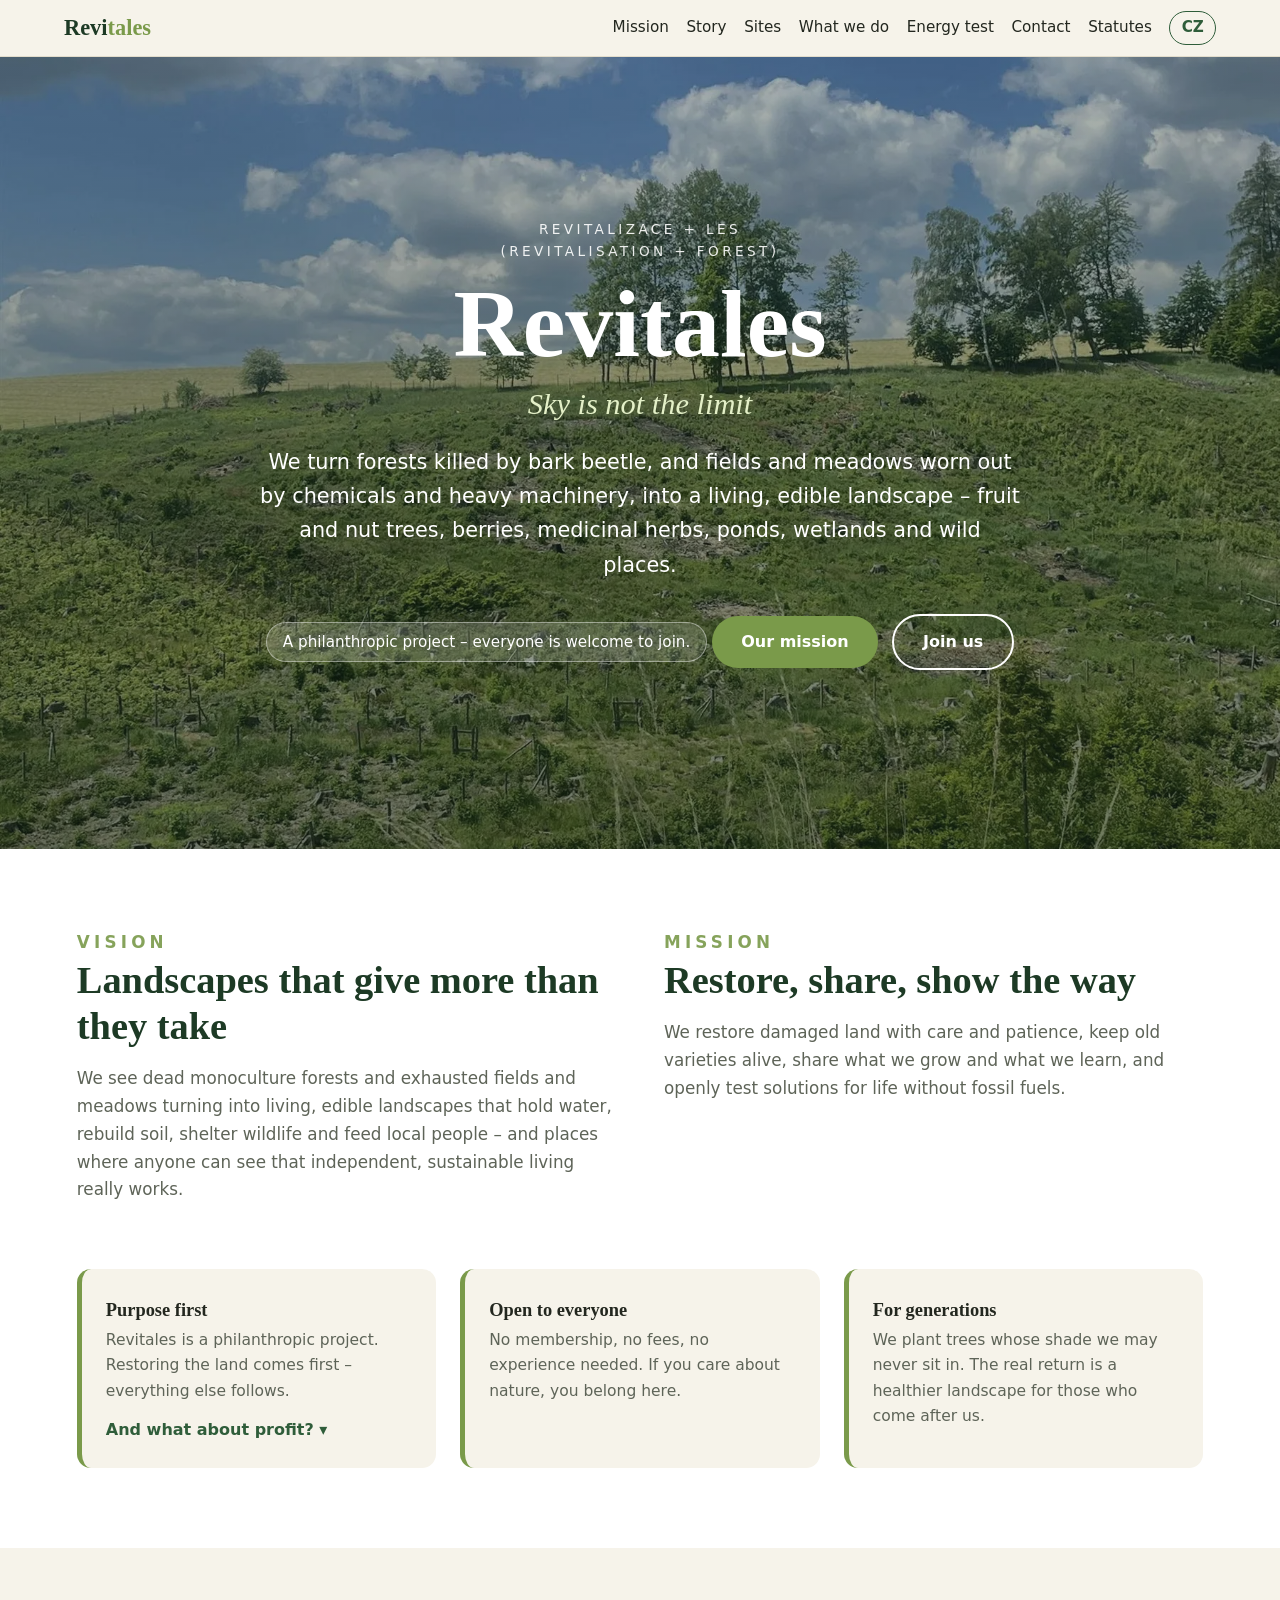
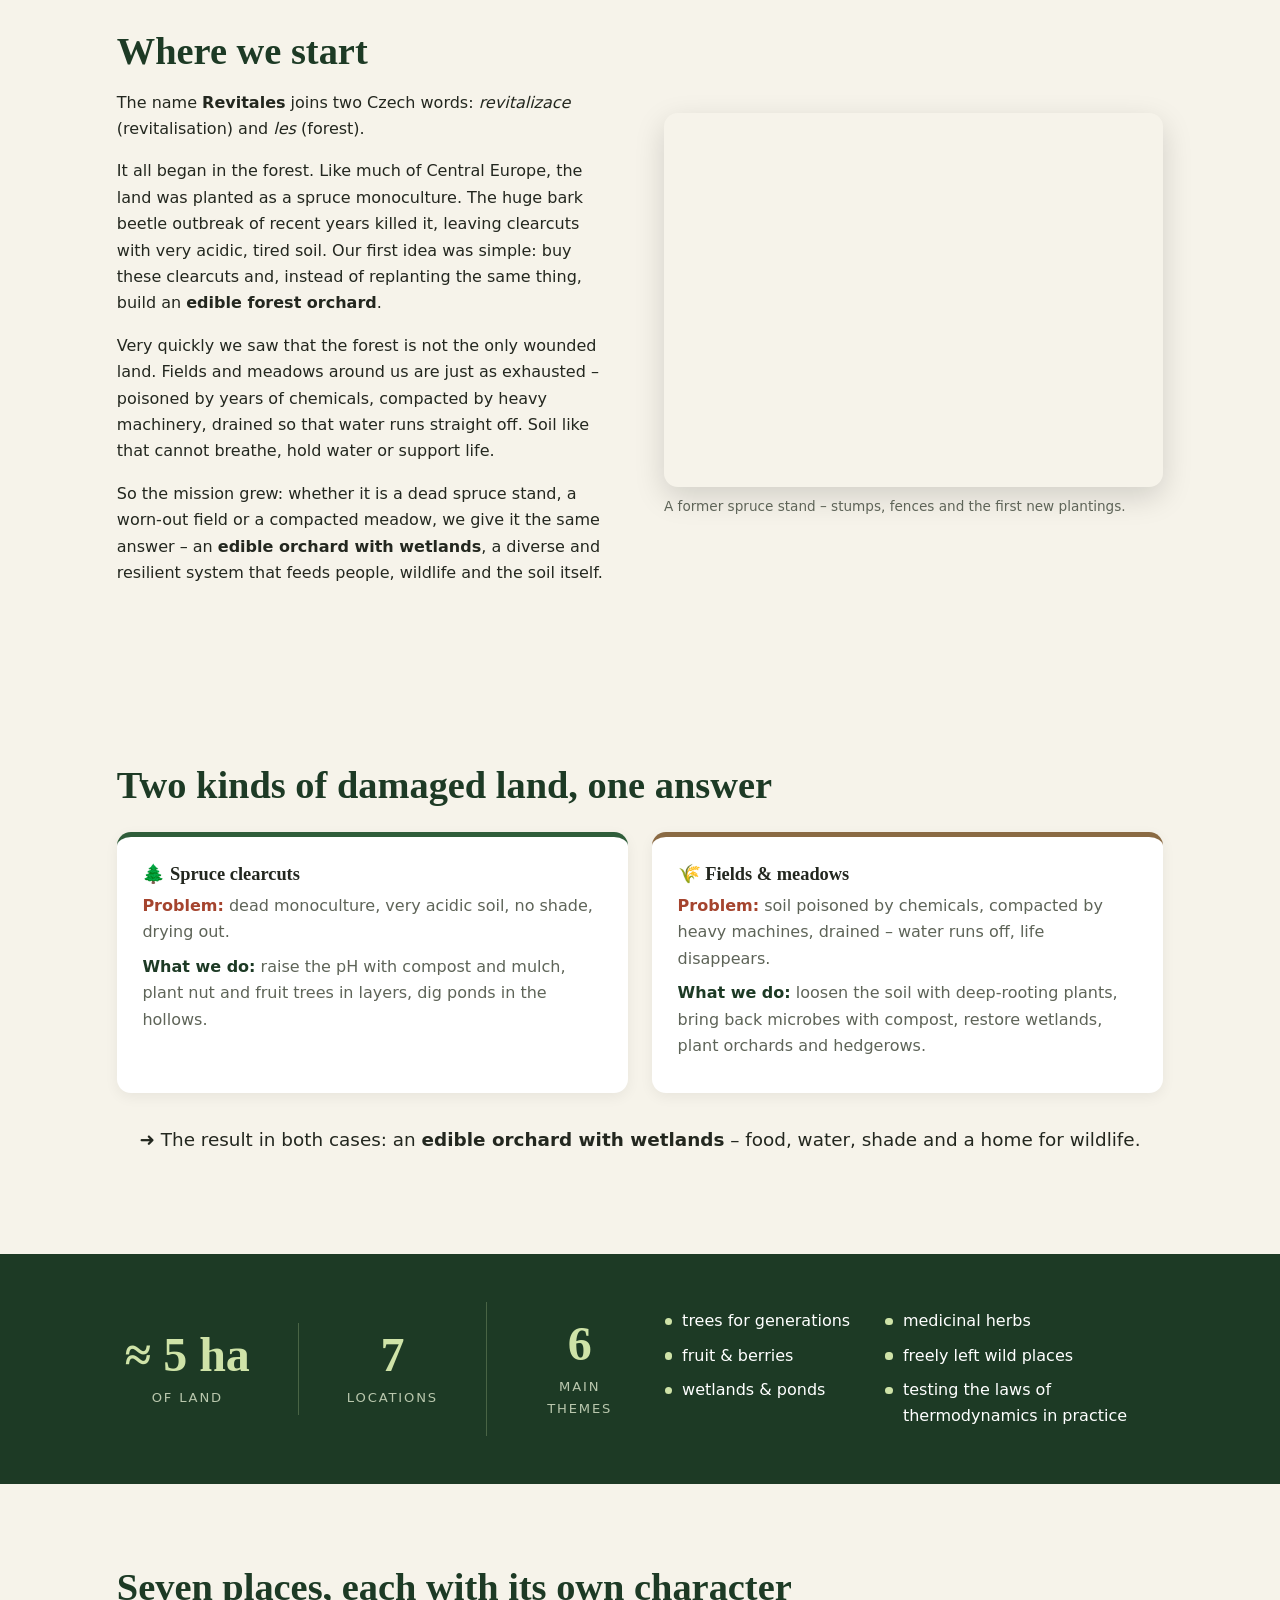
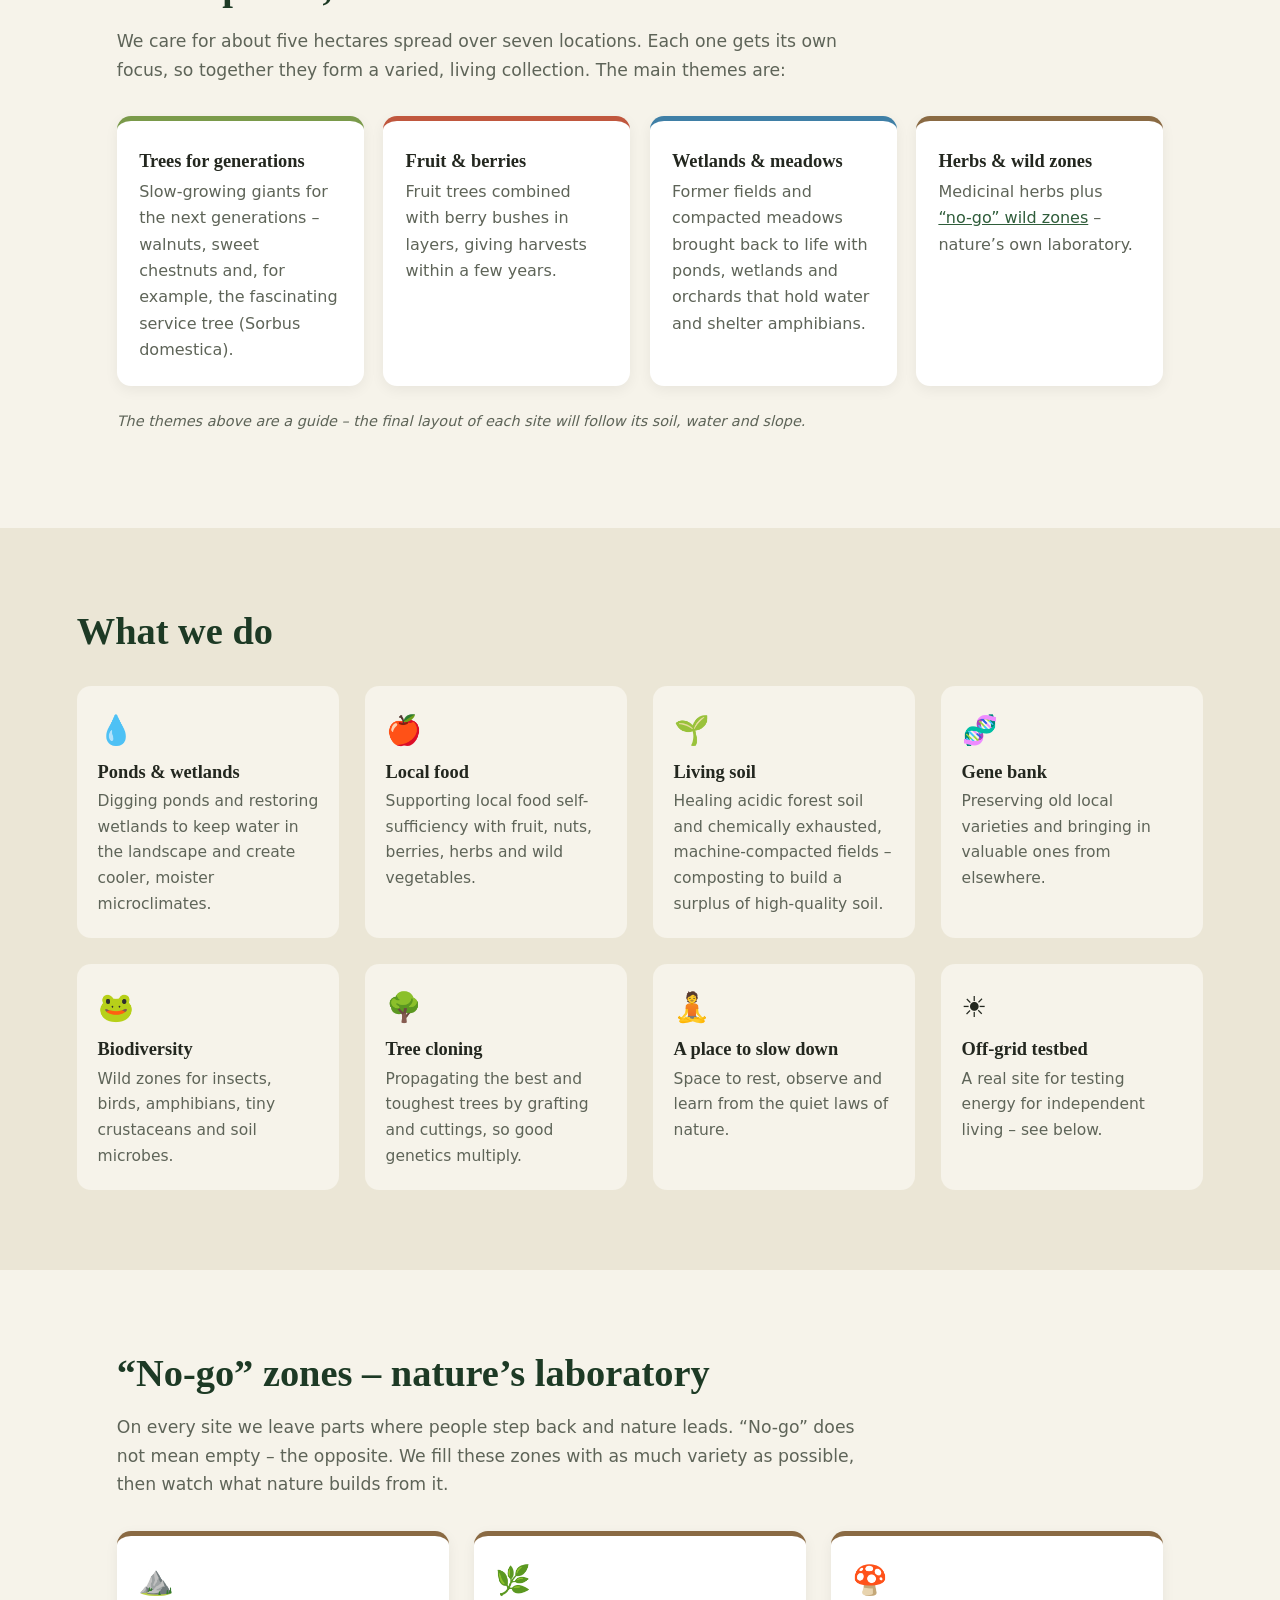
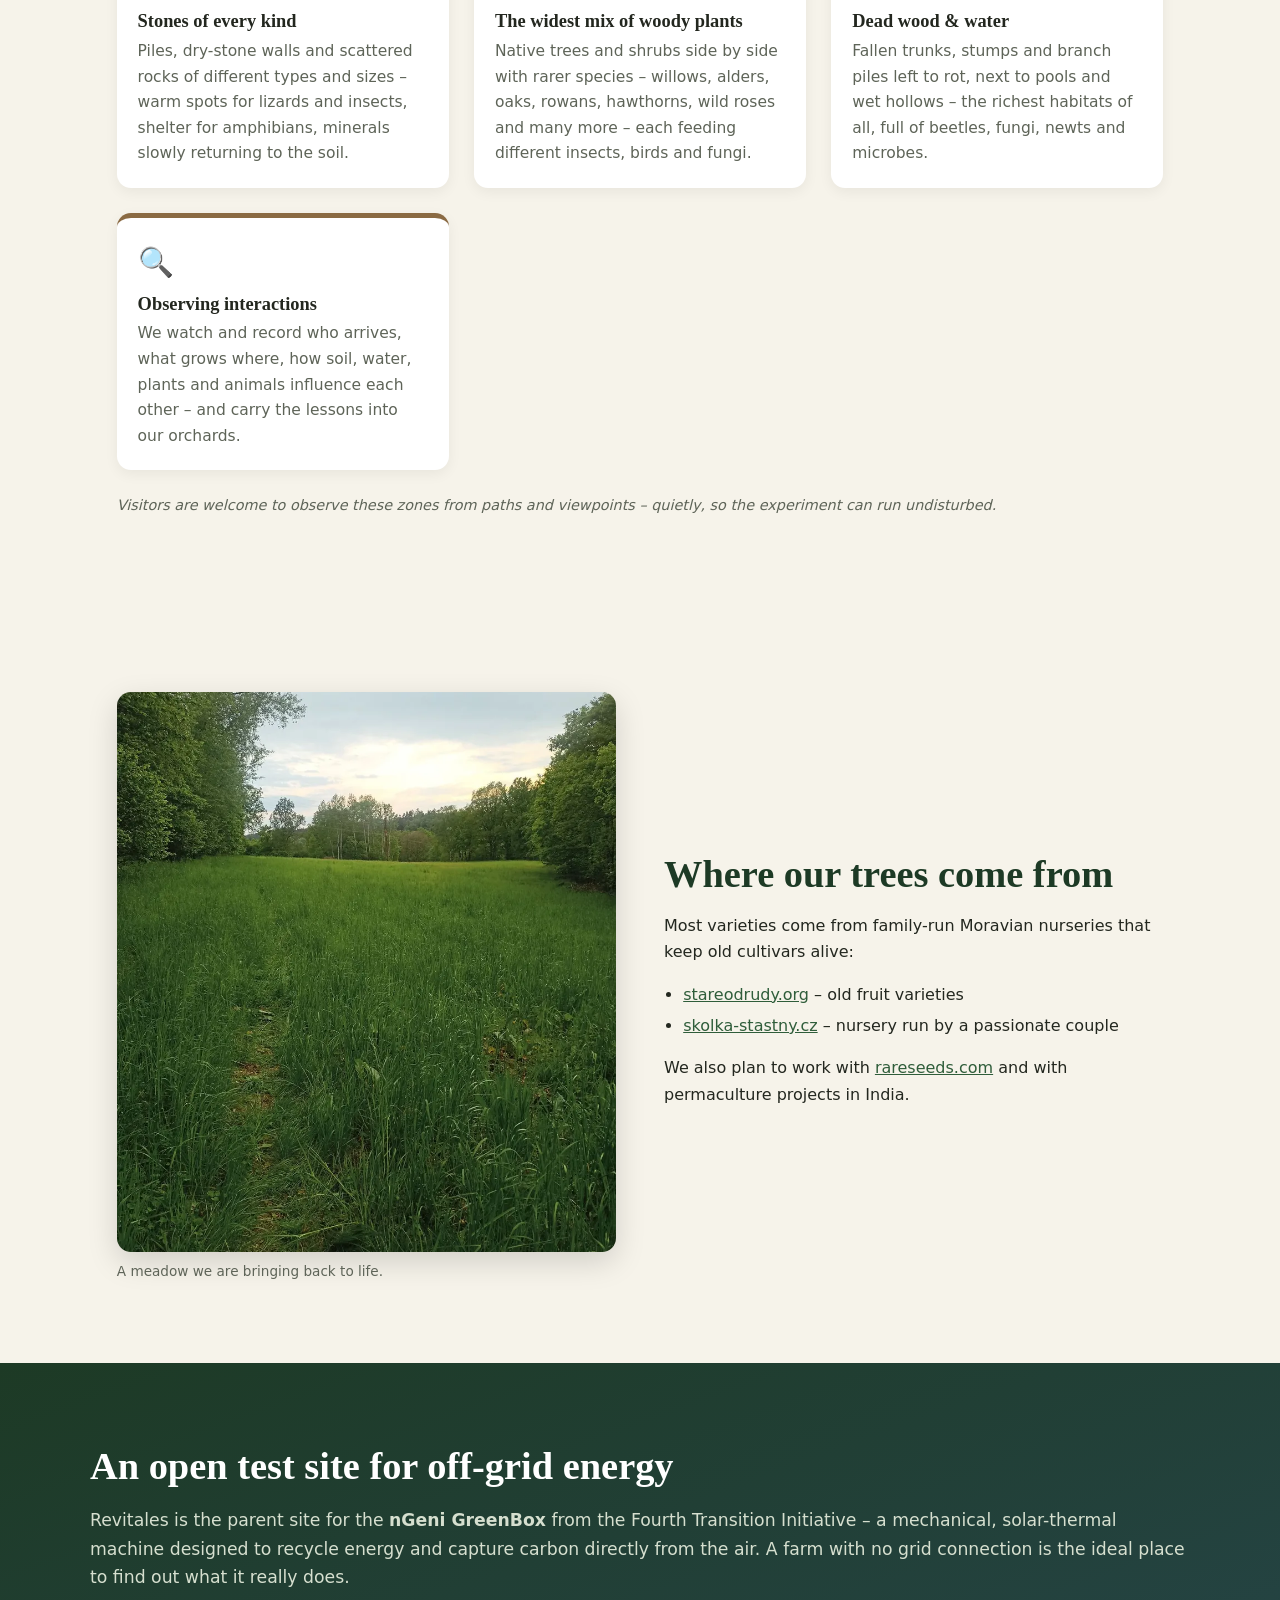
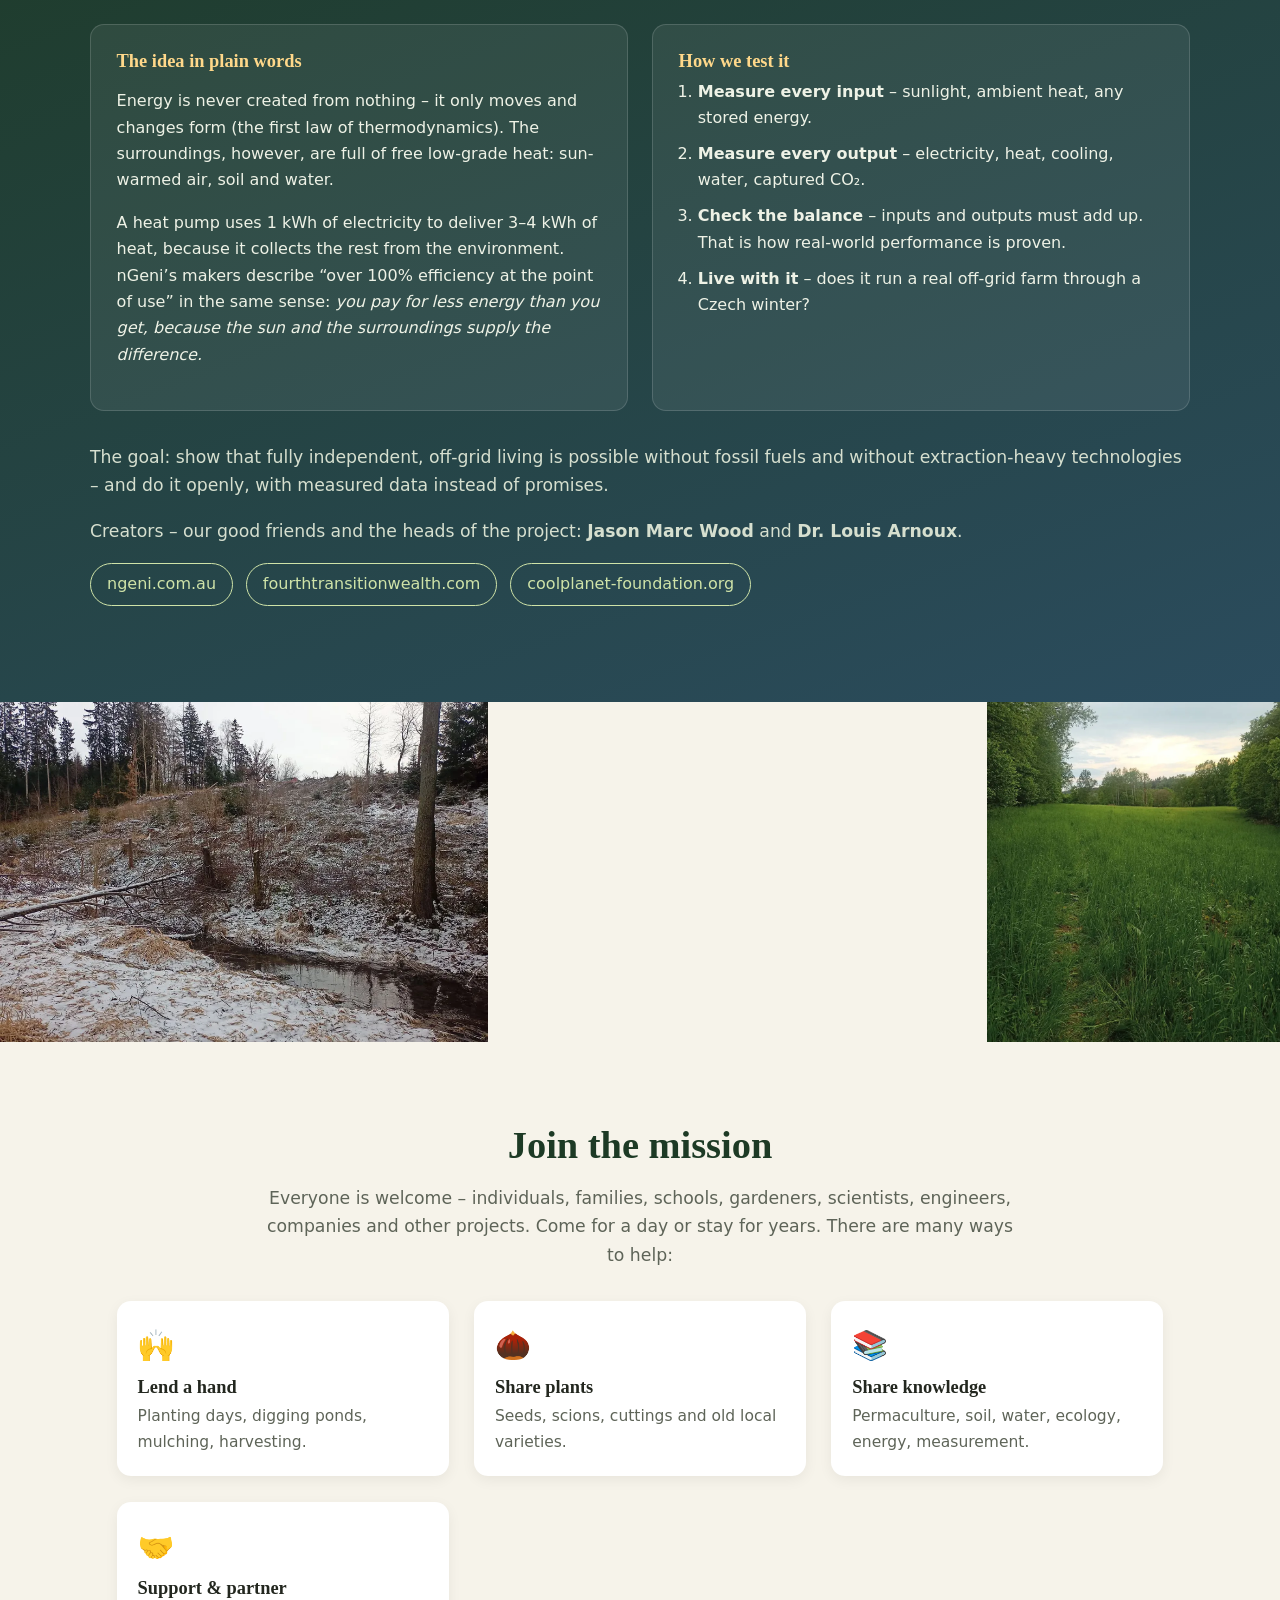
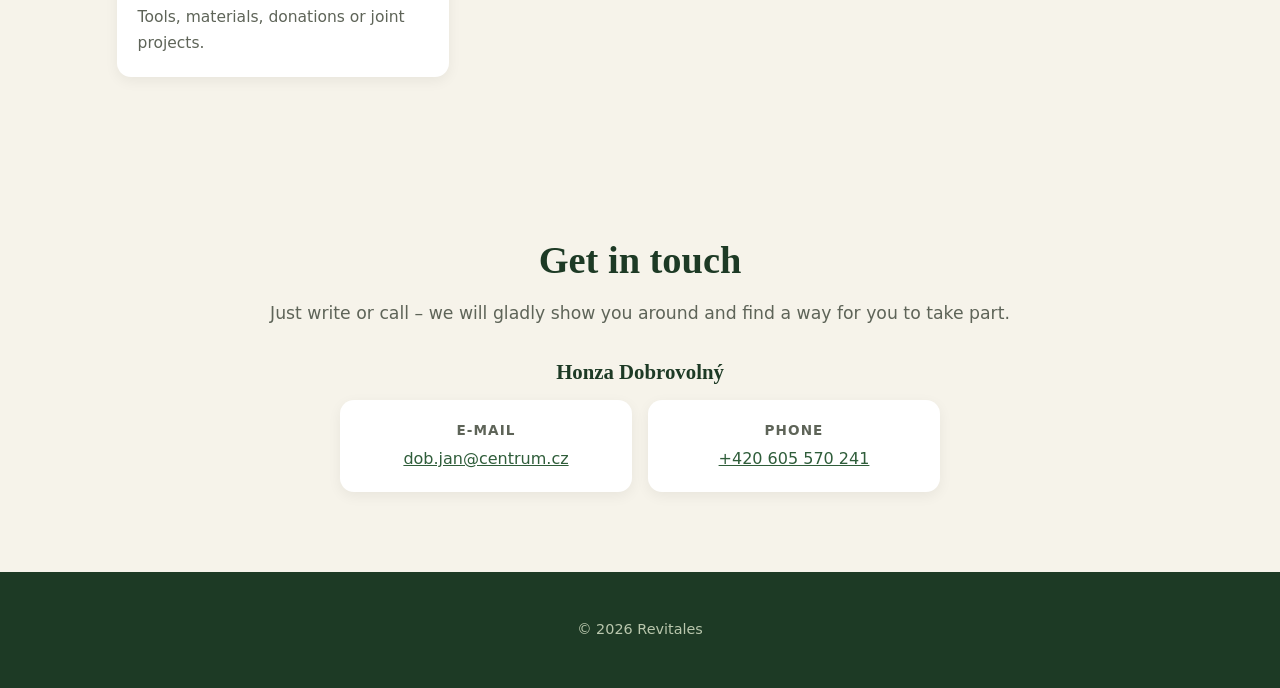
==== commit fc601d10: "nGeni: link fourthtransitionwealth.com, add creators; keep 'v praxi' and stat numbers unbroken Co-Au" ====
--- a/en/index.html
+++ b/en/index.html
@@ -223,7 +223,7 @@
 <section class="stats">
   <div><b>≈ 5 ha</b>of land</div>
   <div><b>7</b>locations</div>
-  <div class="themes-stat"><div><b>6</b>main themes</div><ul class="themes"><li>trees for generations</li><li>fruit &amp; berries</li><li>wetlands &amp; ponds</li><li>medicinal herbs</li><li>freely left wild places</li><li>testing the laws of thermodynamics in practice</li></ul></div>
+  <div class="themes-stat"><div><b>6</b>main themes</div><ul class="themes"><li>trees for generations</li><li>fruit &amp; berries</li><li>wetlands &amp; ponds</li><li>medicinal herbs</li><li>freely left wild places</li><li>testing the laws of thermodynamics in practice</li></ul></div>
 </section>
 
 <!-- SITES -->
@@ -337,9 +337,10 @@
   <p class="intro">
     The goal: show that fully independent, off-grid living is possible without fossil fuels and without extraction-heavy technologies – and do it openly, with measured data instead of promises.
   </p>
+  <p class="intro">Creators – our good friends and the heads of the project: <strong>Jason Marc Wood</strong> and <strong>Dr. Louis Arnoux</strong>.</p>
   <ul class="pills">
     <li><a href="https://ngeni.com.au" target="_blank" rel="noopener">ngeni.com.au</a></li>
-    <li><a href="https://fourthtransition.com" target="_blank" rel="noopener">fourthtransition.com</a></li>
+    <li><a href="https://www.fourthtransitionwealth.com" target="_blank" rel="noopener">fourthtransitionwealth.com</a></li>
     <li><a href="https://coolplanet-foundation.org" target="_blank" rel="noopener">coolplanet-foundation.org</a></li>
   </ul>
 </section>
--- a/style.css
+++ b/style.css
@@ -131,7 +131,7 @@
 }
 .stats > div { padding: .4rem 3rem; color: #b9c7ad; font-size: .82rem; letter-spacing: .14em; text-transform: uppercase; }
 .stats > div + div { border-left: 1px solid rgba(207, 227, 168, .25); }
-.stats b { display: block; font: 700 3rem/1.1 Georgia, serif; color: #cfe3a8; letter-spacing: 0; text-transform: none; margin-bottom: .35rem; }
+.stats b { display: block; font: 700 3rem/1.1 Georgia, serif; color: #cfe3a8; letter-spacing: 0; text-transform: none; margin-bottom: .35rem; white-space: nowrap; }
 .stats .themes-stat { display: flex; align-items: center; gap: 2.5rem; }
 .stats .themes {
   display: grid; grid-template-columns: auto auto; grid-template-rows: repeat(3, auto); grid-auto-flow: column; gap: .5rem 2.2rem;
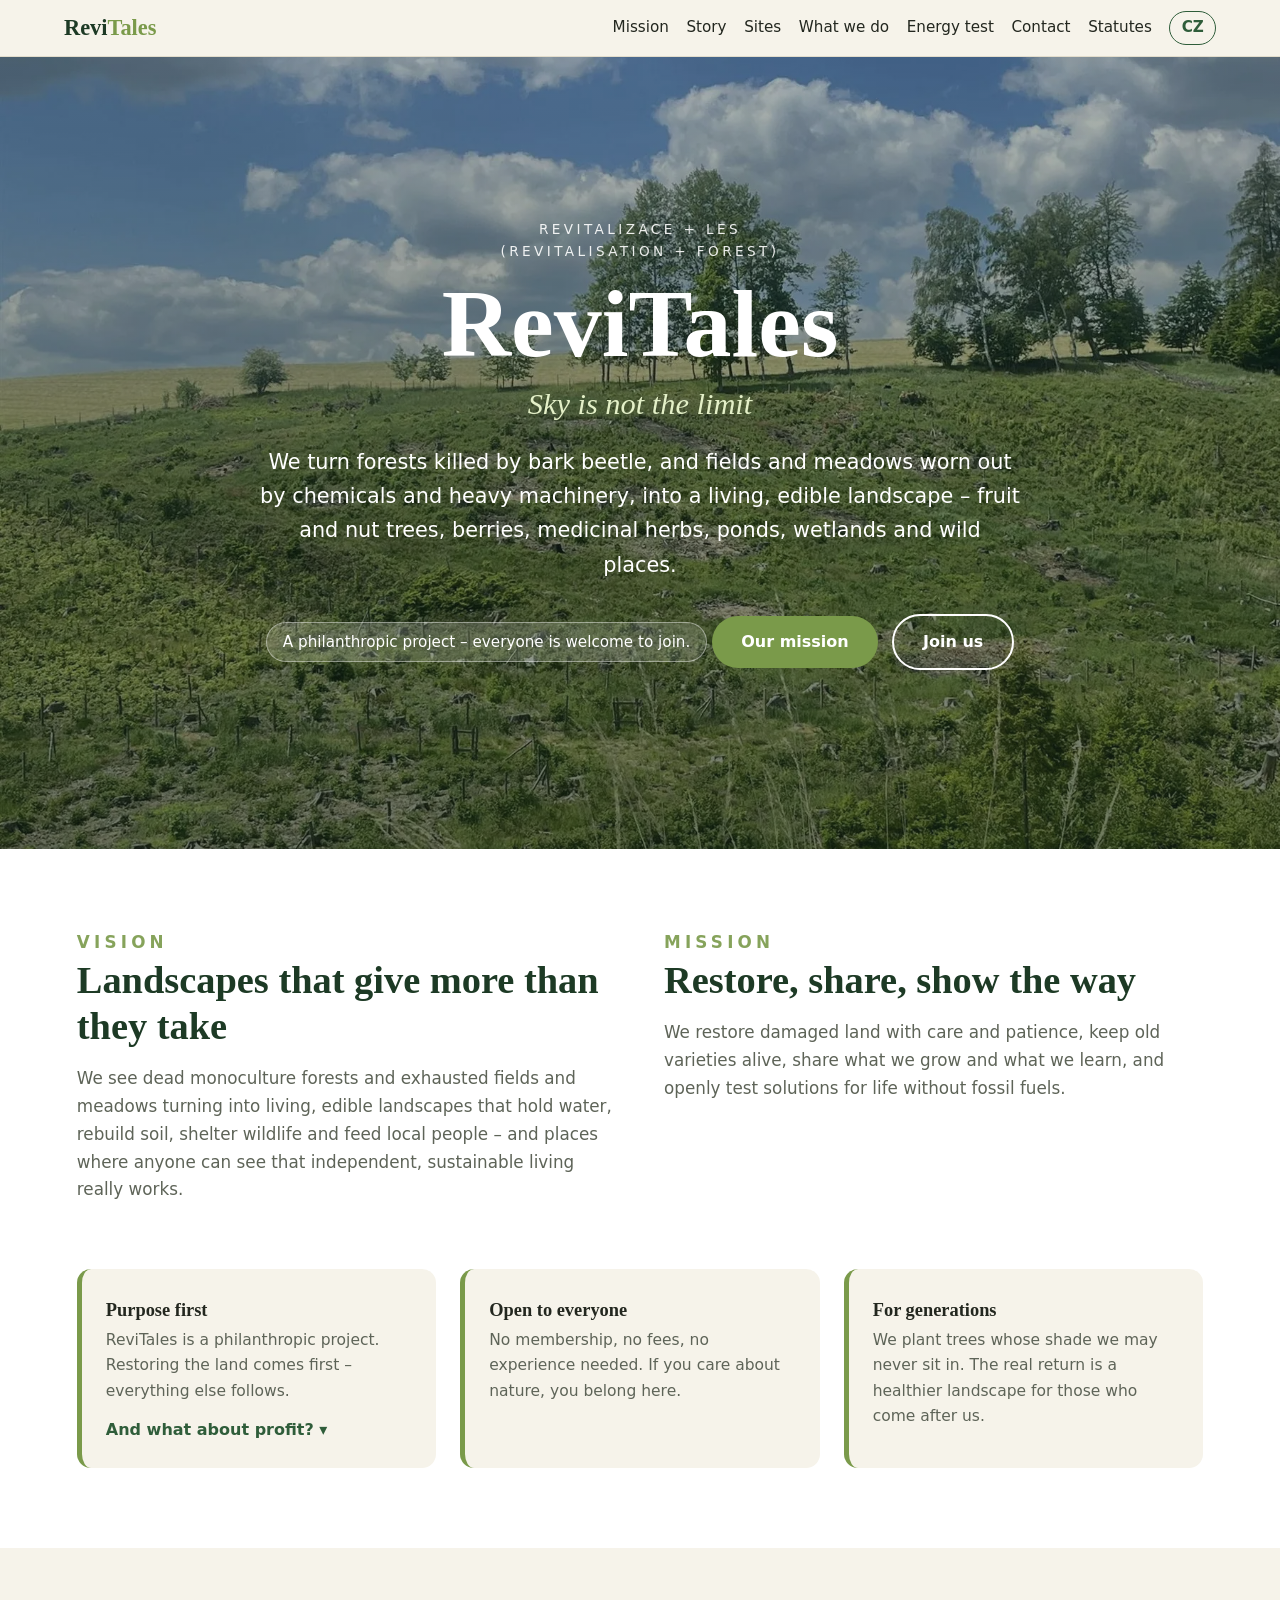
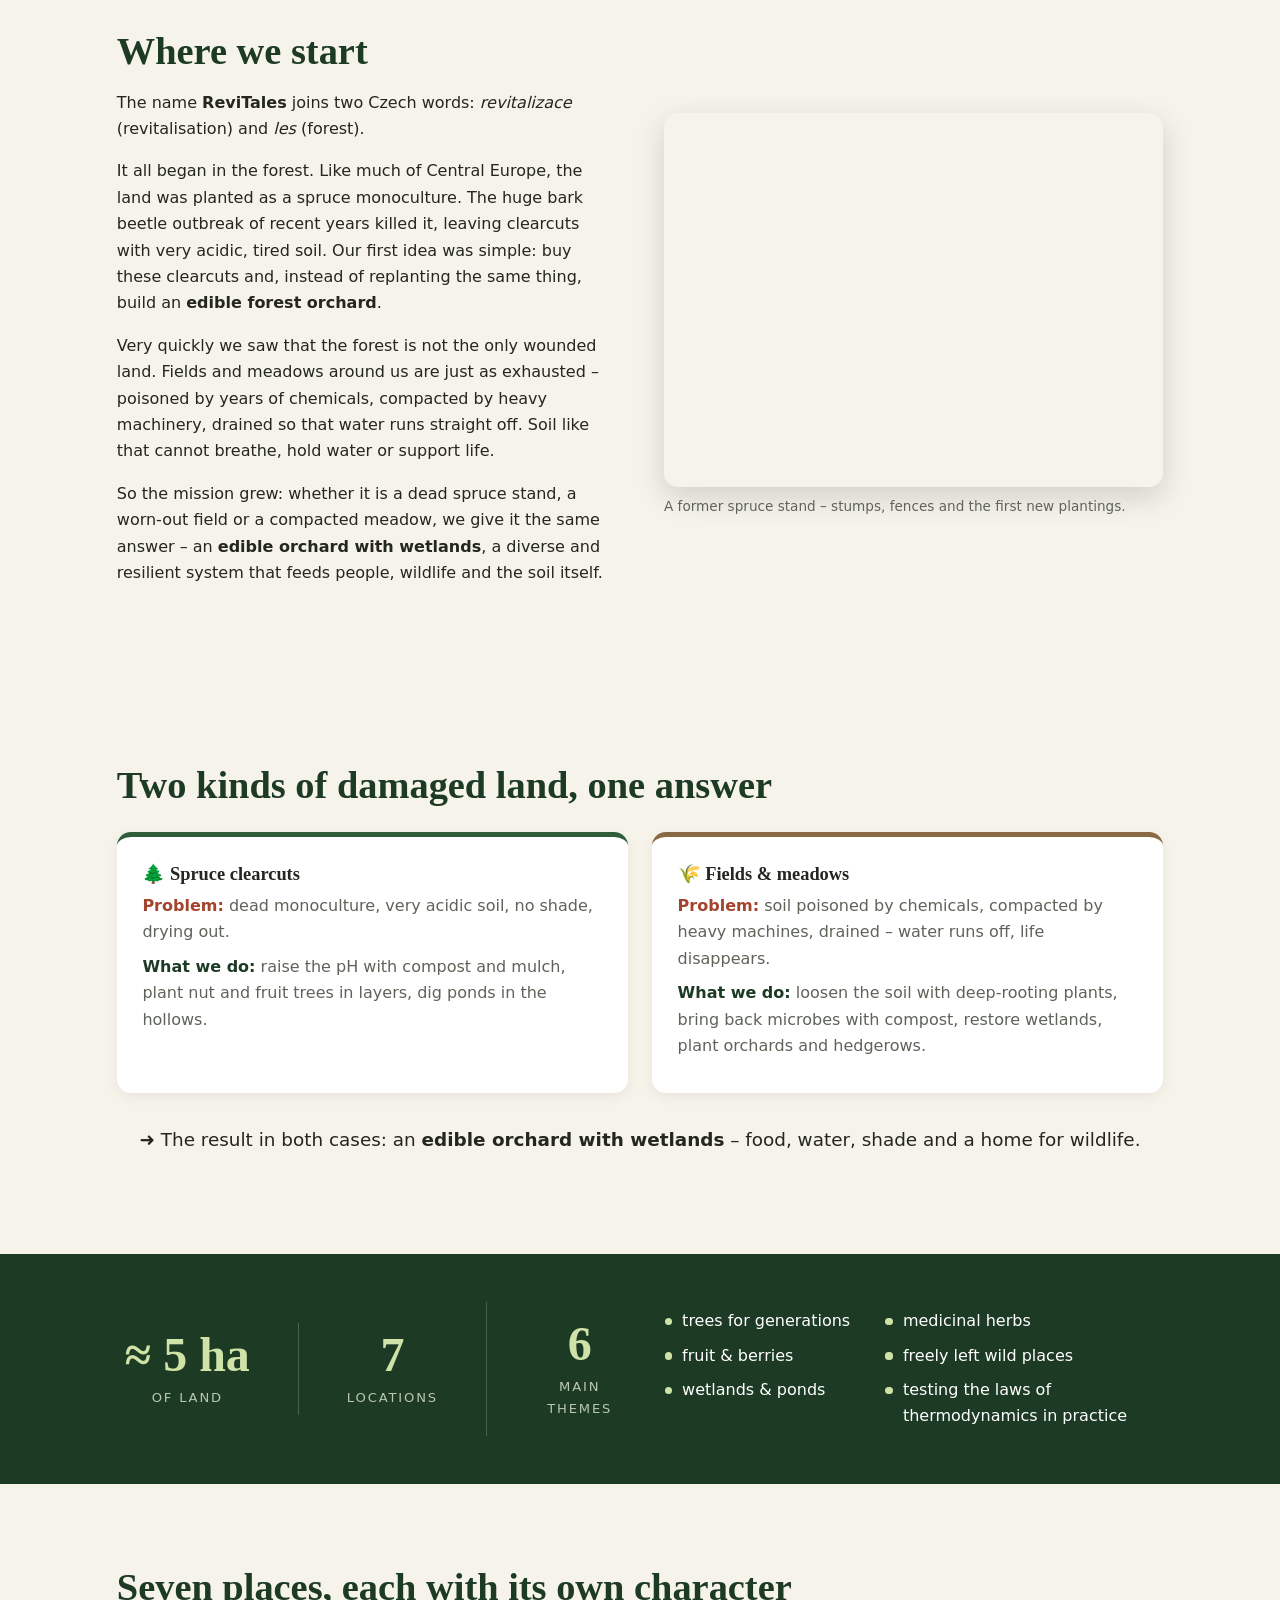
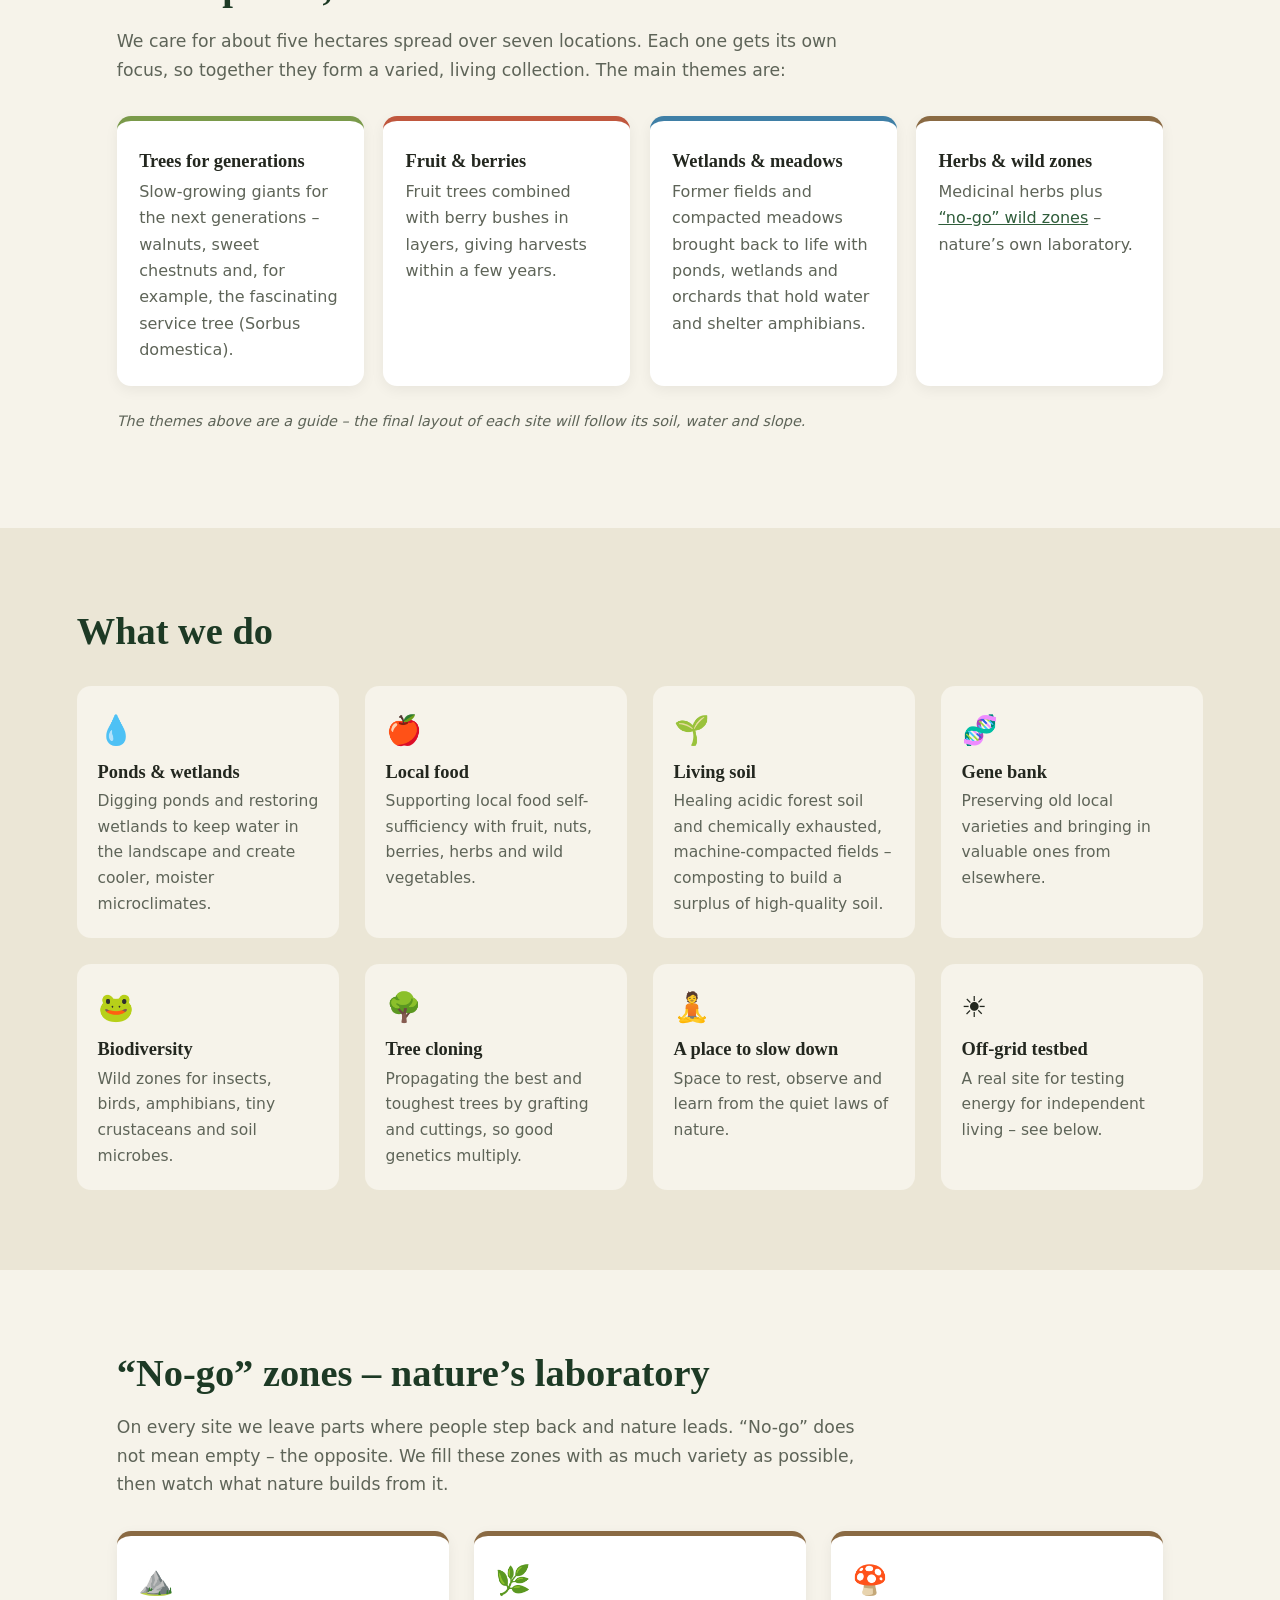
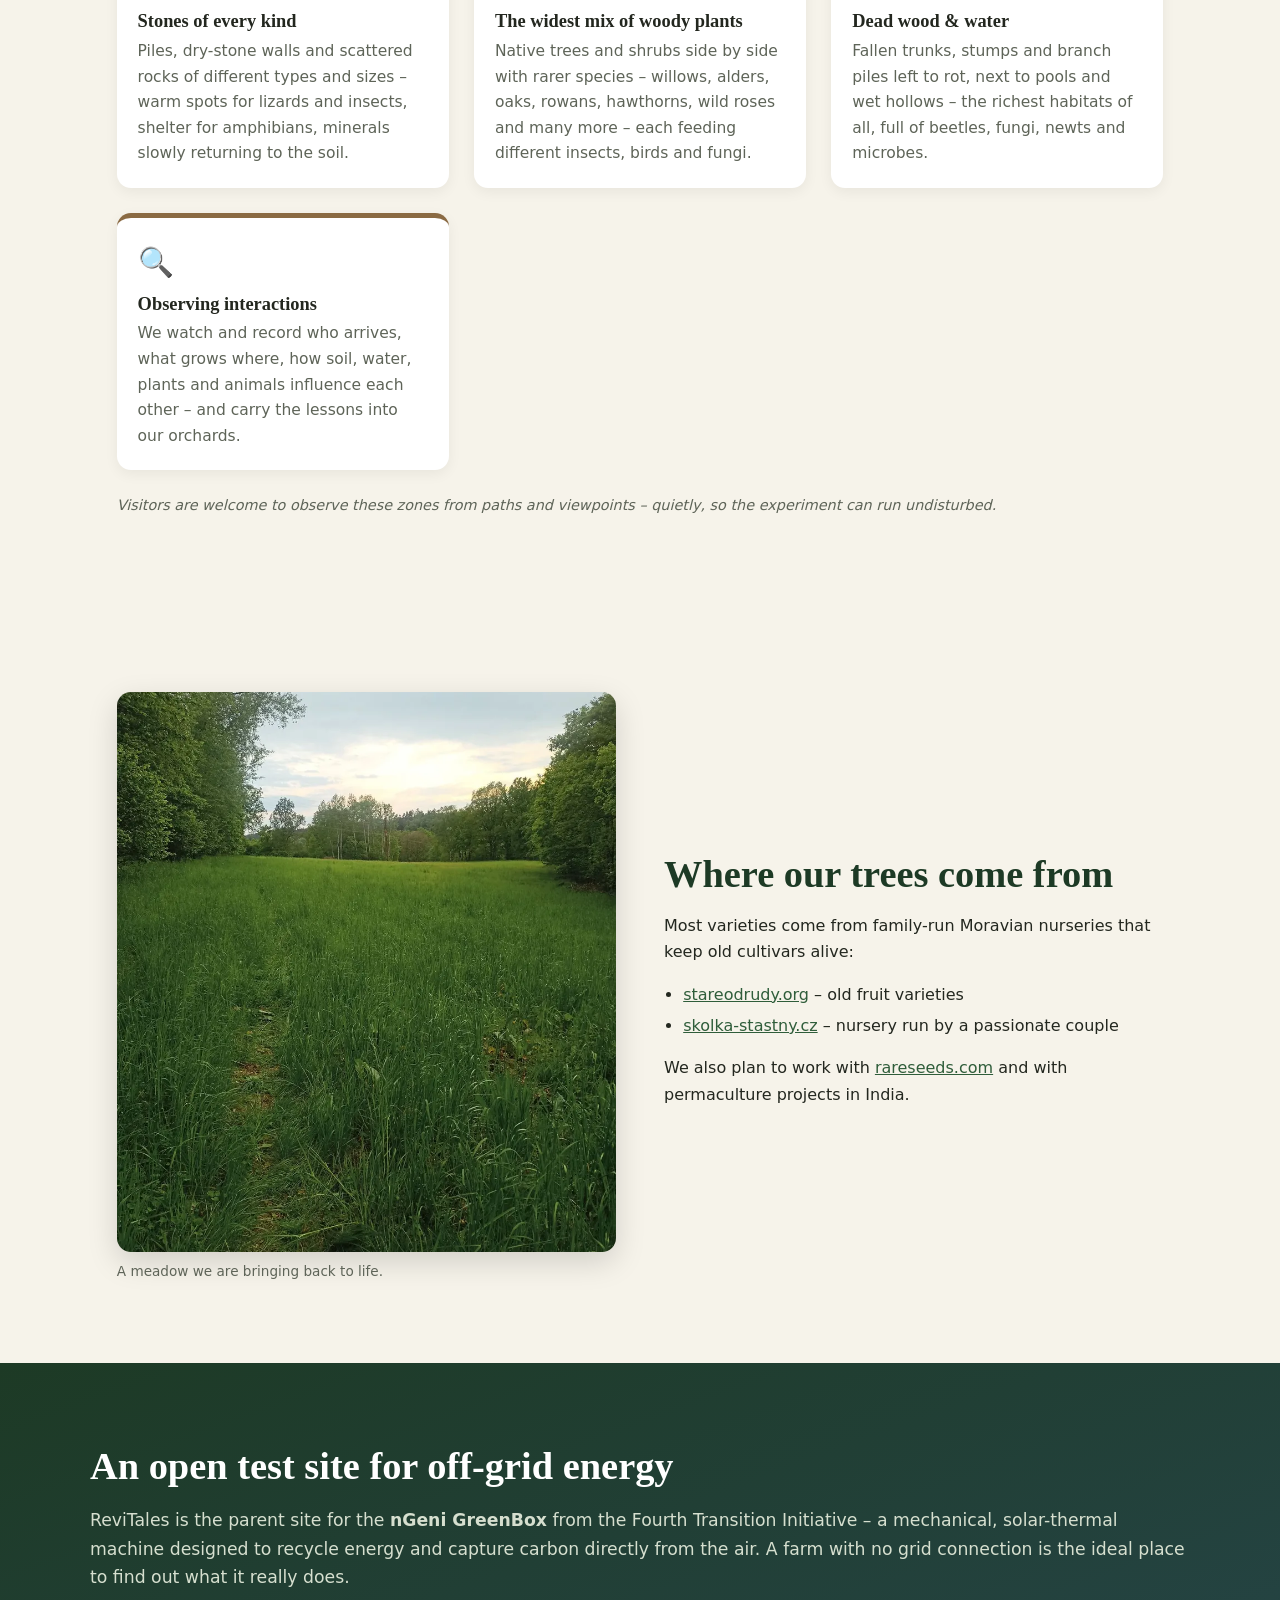
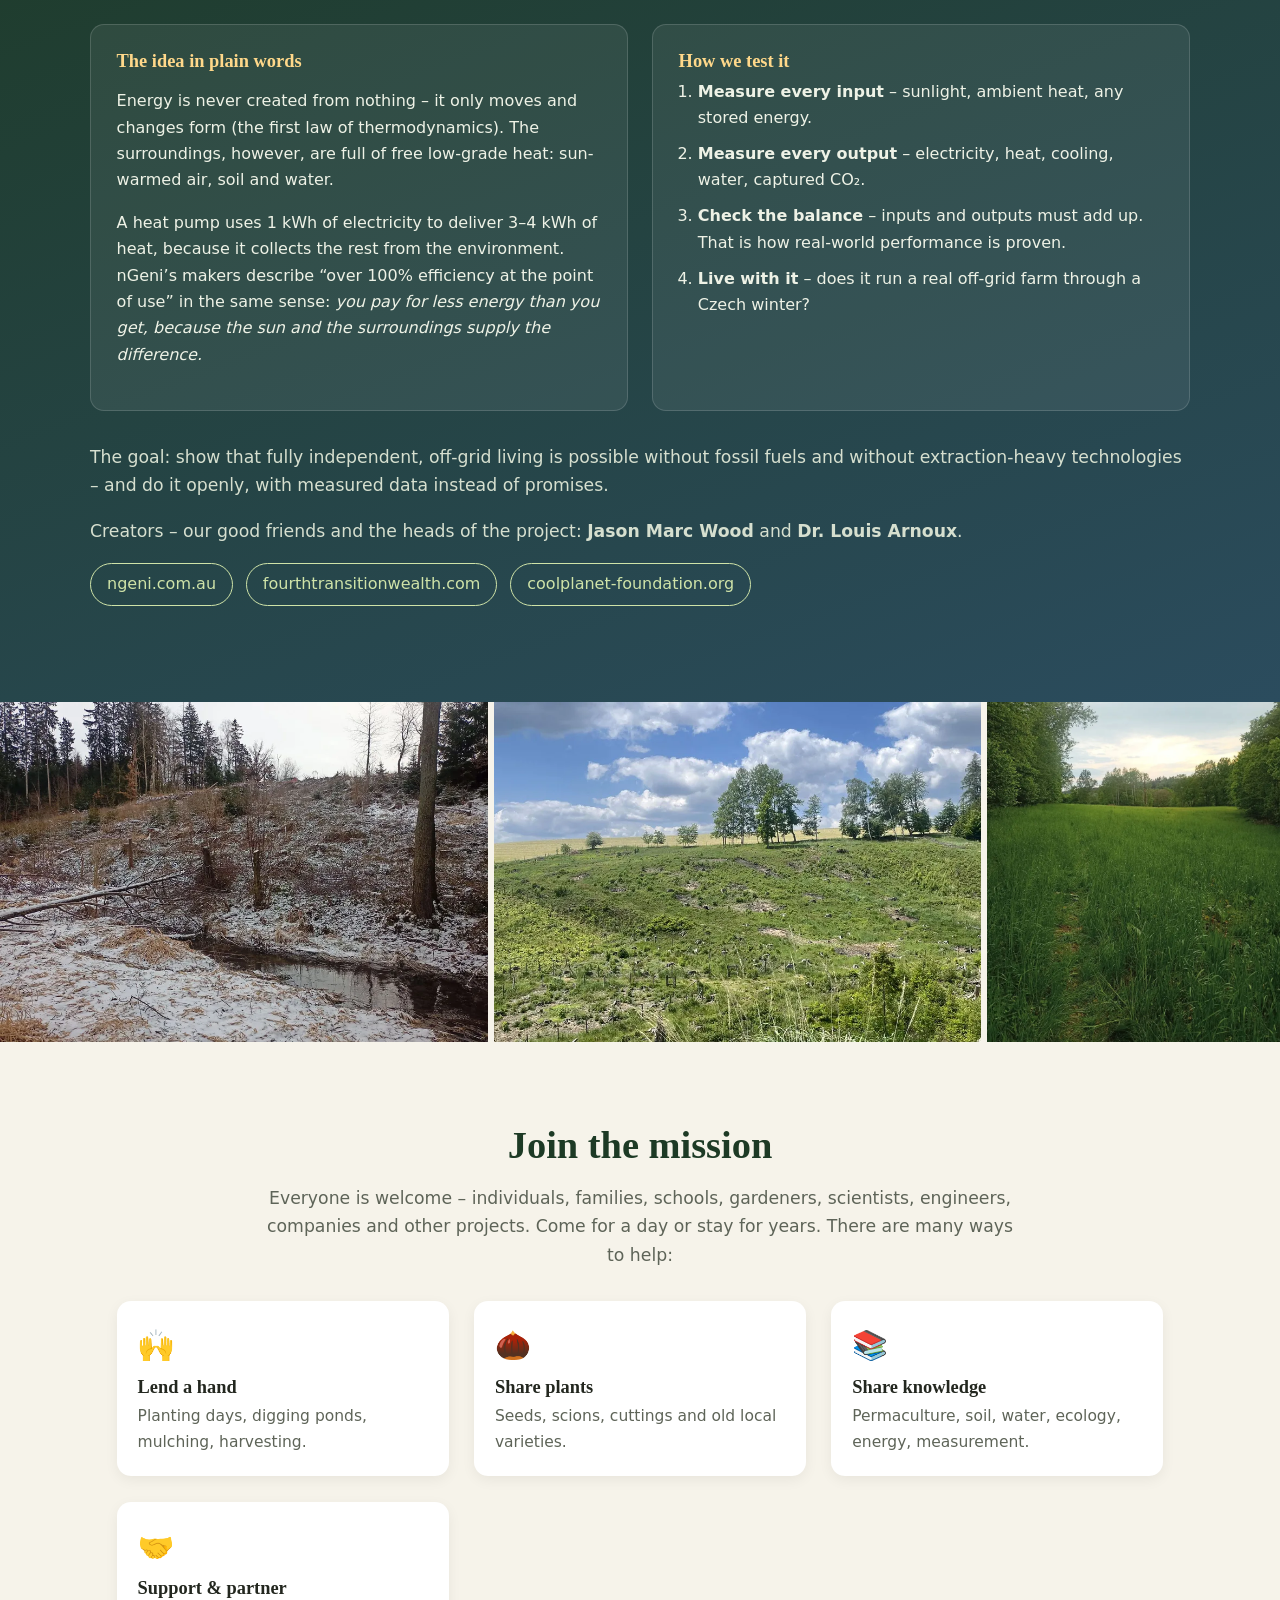
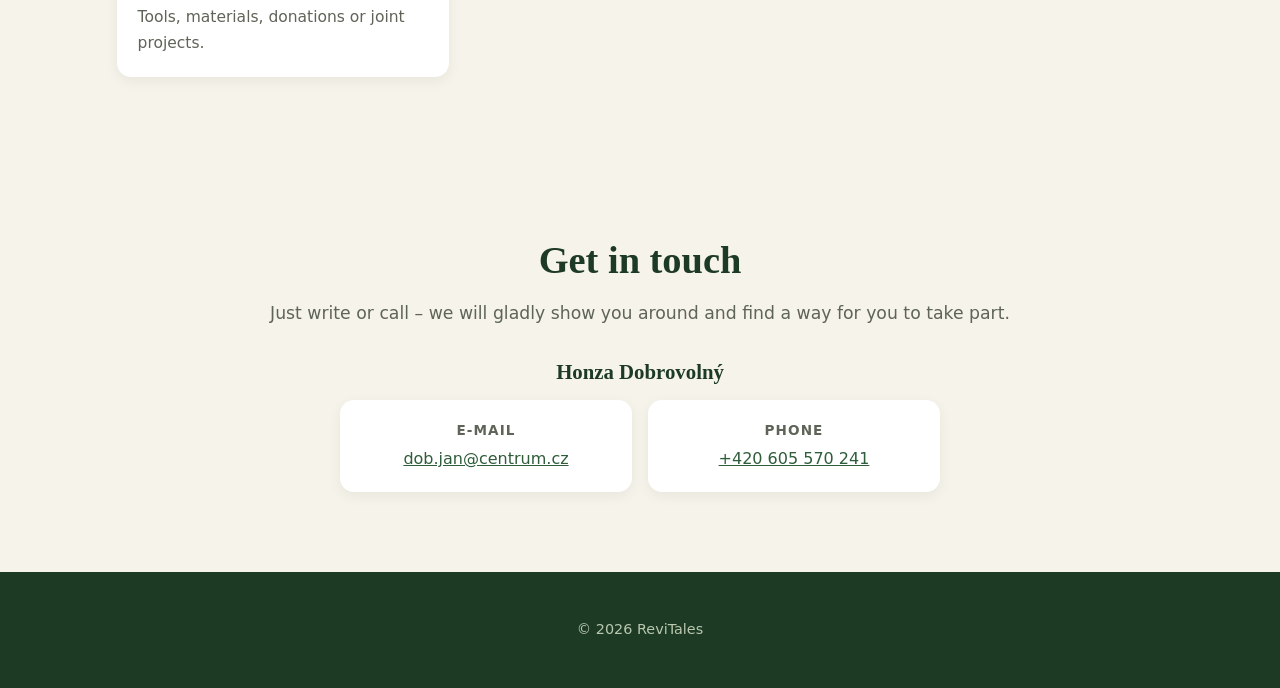
==== commit 545b8769: "Rename brand to ReviTales in all text, logo and share image Co-Authored-By: Claude Opus 5.5 <noreply" ====
--- a/en/index.html
+++ b/en/index.html
@@ -3,8 +3,8 @@
 <head>
   <meta charset="utf-8">
   <meta name="viewport" content="width=device-width, initial-scale=1">
-  <title>Revitales – edible food forest & wetlands on damaged land, Czechia</title>
-  <meta name="description" content="Revitales is a philanthropic, sustainable project in Czechia turning bark-beetle clearcuts and exhausted fields into an edible food forest with ponds and wetlands. Join us.">
+  <title>ReviTales – edible food forest & wetlands on damaged land, Czechia</title>
+  <meta name="description" content="ReviTales is a philanthropic, sustainable project in Czechia turning bark-beetle clearcuts and exhausted fields into an edible food forest with ponds and wetlands. Join us.">
   <link rel="canonical" href="https://revitales.cz/en/">
   <link rel="alternate" hreflang="cs" href="https://revitales.cz/">
   <link rel="alternate" hreflang="en" href="https://revitales.cz/en/">
@@ -13,9 +13,9 @@
   <meta name="author" content="Honza Dobrovolný">
 
   <meta property="og:type" content="website">
-  <meta property="og:site_name" content="Revitales">
-  <meta property="og:title" content="Revitales – edible food forest & wetlands on damaged land, Czechia">
-  <meta property="og:description" content="Revitales is a philanthropic, sustainable project in Czechia turning bark-beetle clearcuts and exhausted fields into an edible food forest with ponds and wetlands. Join us.">
+  <meta property="og:site_name" content="ReviTales">
+  <meta property="og:title" content="ReviTales – edible food forest & wetlands on damaged land, Czechia">
+  <meta property="og:description" content="ReviTales is a philanthropic, sustainable project in Czechia turning bark-beetle clearcuts and exhausted fields into an edible food forest with ponds and wetlands. Join us.">
   <meta property="og:url" content="https://revitales.cz/en/">
   <meta property="og:image" content="https://revitales.cz/images/og-revitales.jpg">
   <meta property="og:image:width" content="1200">
@@ -39,7 +39,7 @@
     {
       "@type": "Organization",
       "@id": "https://revitales.cz/#organization",
-      "name": "Revitales",
+      "name": "ReviTales",
       "url": "https://revitales.cz/",
       "email": "dob.jan@centrum.cz",
       "telephone": "+420605570241",
@@ -73,7 +73,7 @@
       "@type": "WebSite",
       "@id": "https://revitales.cz/#website",
       "url": "https://revitales.cz/",
-      "name": "Revitales",
+      "name": "ReviTales",
       "inLanguage": [
         "cs",
         "en"
@@ -86,8 +86,8 @@
       "@type": "WebPage",
       "@id": "https://revitales.cz/en/#webpage",
       "url": "https://revitales.cz/en/",
-      "name": "Revitales – edible food forest & wetlands on damaged land, Czechia",
-      "description": "Revitales is a philanthropic, sustainable project in Czechia turning bark-beetle clearcuts and exhausted fields into an edible food forest with ponds and wetlands. Join us.",
+      "name": "ReviTales – edible food forest & wetlands on damaged land, Czechia",
+      "description": "ReviTales is a philanthropic, sustainable project in Czechia turning bark-beetle clearcuts and exhausted fields into an edible food forest with ponds and wetlands. Join us.",
       "inLanguage": "en",
       "isPartOf": {
         "@id": "https://revitales.cz/#website"
@@ -109,7 +109,7 @@
 <body>
 
 <header class="nav">
-  <a href="#top" class="logo">Revi<span>tales</span></a>
+  <a href="#top" class="logo">Revi<span>Tales</span></a>
   <nav>
     <a href="#mission">Mission</a>
     <a href="#story">Story</a>
@@ -127,7 +127,7 @@
 <section class="hero" id="top">
   <div class="hero-inner">
     <p class="kicker"><span lang="cs">Revitalizace + Les</span><br>(Revitalisation + Forest)</p>
-    <h1>Revitales</h1>
+    <h1>ReviTales</h1>
     <p class="slogan">Sky is not the limit</p>
     <p class="lead">
       We turn forests killed by bark beetle, and fields and meadows worn out by chemicals and heavy machinery, into a living, edible landscape – fruit and nut trees, berries, medicinal herbs, ponds, wetlands and wild places.
@@ -159,7 +159,7 @@
   <div class="mission-values">
     <div>
       <h3>Purpose first</h3>
-      <p>Revitales is a philanthropic project. Restoring the land comes first – everything else follows.</p>
+      <p>ReviTales is a philanthropic project. Restoring the land comes first – everything else follows.</p>
       <details class="more">
         <summary>And what about profit?</summary>
         <p>Profit is not the goal – it is a secondary, logical result. When damaged land is healed, the outcome is a perfect place to live, surrounded by fruit, nuts and berries growing naturally, with clean water and rich soil. And it is a place where everyone is welcome to enjoy nature as it truly is – in its natural state and harmony.</p>
@@ -181,7 +181,7 @@
   <div>
     <h2>Where we start</h2>
     <p>
-      The name <strong>Revitales</strong> joins two Czech words: <em>revitalizace</em> (revitalisation) and <em>les</em> (forest).
+      The name <strong>ReviTales</strong> joins two Czech words: <em>revitalizace</em> (revitalisation) and <em>les</em> (forest).
     </p>
     <p>
       It all began in the forest. Like much of Central Europe, the land was planted as a spruce monoculture. The huge bark beetle outbreak of recent years killed it, leaving clearcuts with very acidic, tired soil. Our first idea was simple: buy these clearcuts and, instead of replanting the same thing, build an <strong>edible forest orchard</strong>.
@@ -286,7 +286,7 @@
 <!-- VARIETIES -->
 <section class="section split reverse">
   <figure>
-    <picture><source type="image/webp" srcset="../images/meadow-900.webp 900w, ../images/meadow.webp 1350w" sizes="(max-width: 800px) 100vw, 50vw"><img src="../images/meadow.jpg" width="1350" height="1800" alt="Spring meadow between tree lines that Revitales is bringing back to life" loading="lazy" decoding="async"></picture>
+    <picture><source type="image/webp" srcset="../images/meadow-900.webp 900w, ../images/meadow.webp 1350w" sizes="(max-width: 800px) 100vw, 50vw"><img src="../images/meadow.jpg" width="1350" height="1800" alt="Spring meadow between tree lines that ReviTales is bringing back to life" loading="lazy" decoding="async"></picture>
     <figcaption>A meadow we are bringing back to life.</figcaption>
   </figure>
   <div>
@@ -310,7 +310,7 @@
 <section id="ngeni" class="section ngeni">
   <h2>An open test site for off-grid energy</h2>
   <p class="intro">
-    Revitales is the parent site for the <strong>nGeni GreenBox</strong> from the Fourth Transition Initiative – a mechanical, solar-thermal machine designed to recycle energy and capture carbon directly from the air. A farm with no grid connection is the ideal place to find out what it really does.
+    ReviTales is the parent site for the <strong>nGeni GreenBox</strong> from the Fourth Transition Initiative – a mechanical, solar-thermal machine designed to recycle energy and capture carbon directly from the air. A farm with no grid connection is the ideal place to find out what it really does.
   </p>
 
   <div class="thermo">
@@ -380,7 +380,7 @@
 
 </main>
 <footer>
-  <p>© 2026 Revitales</p>
+  <p>© 2026 ReviTales</p>
 </footer>
 
 </body>
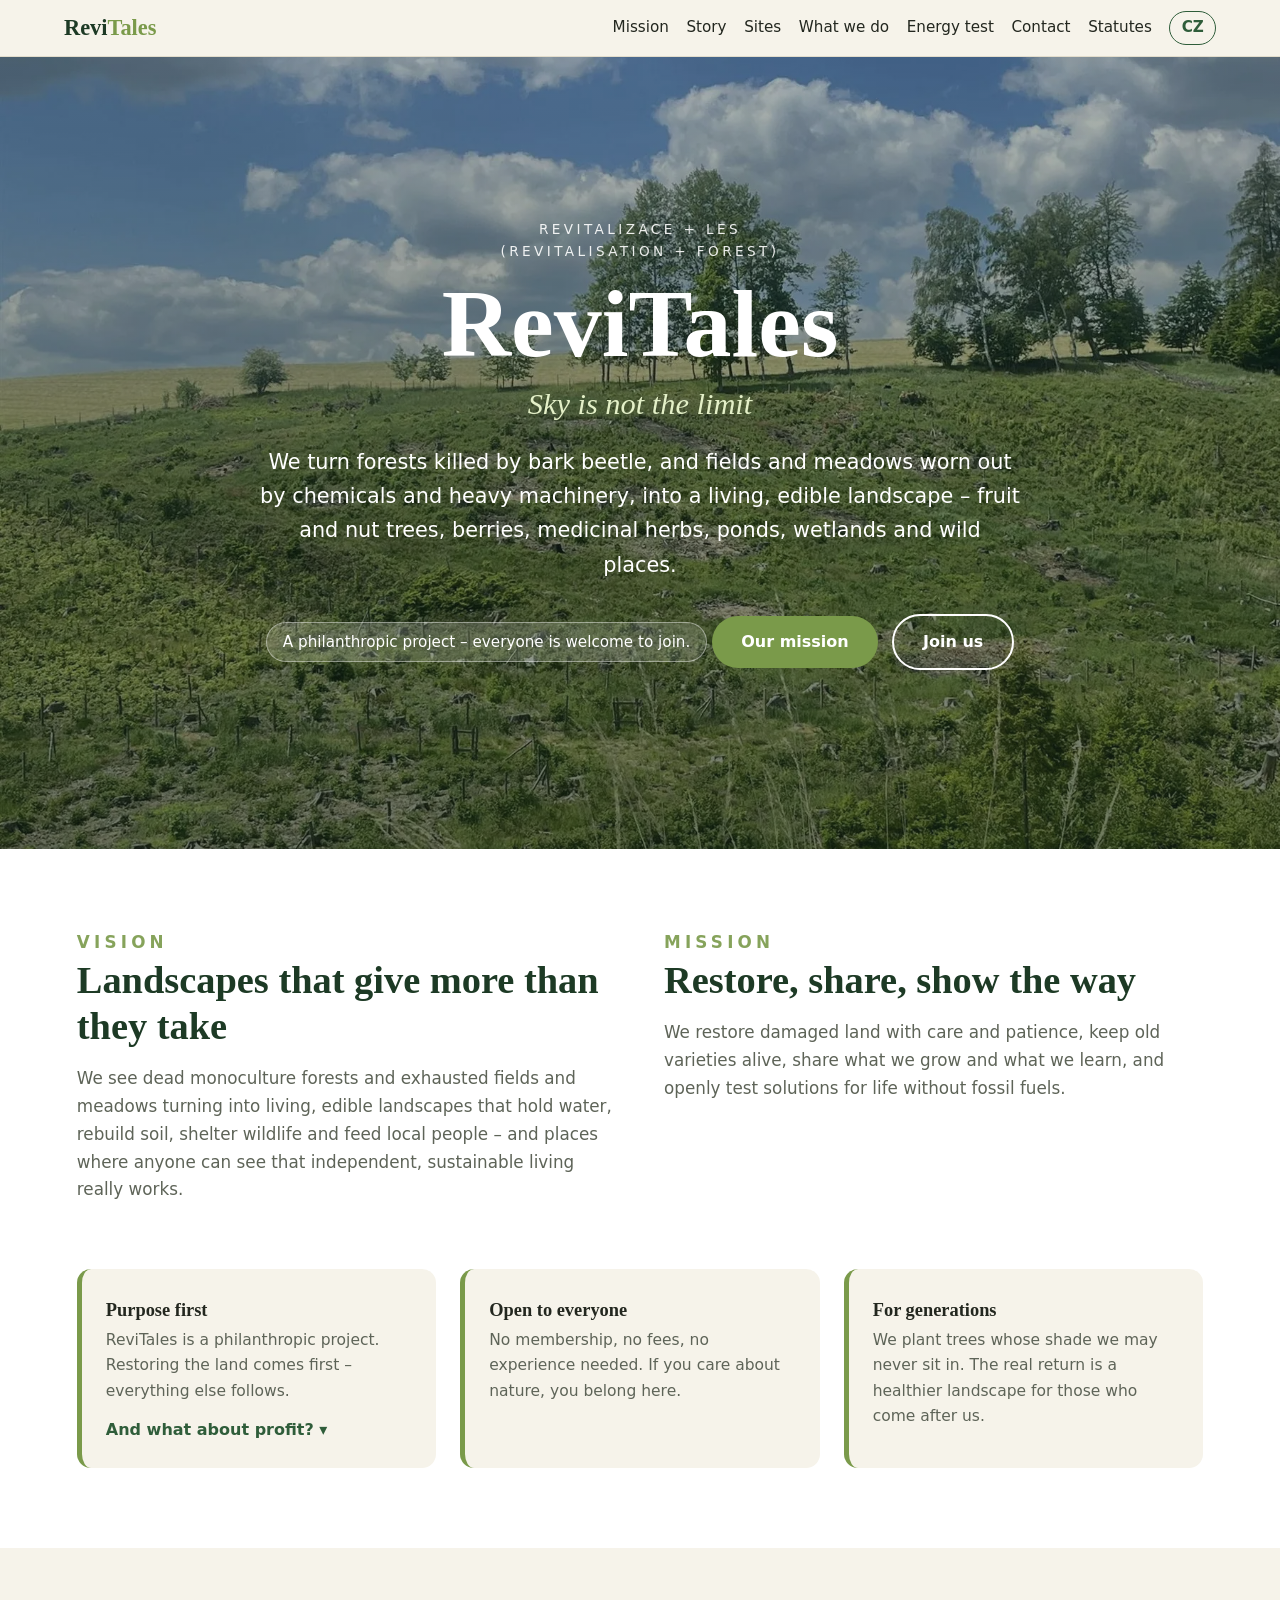
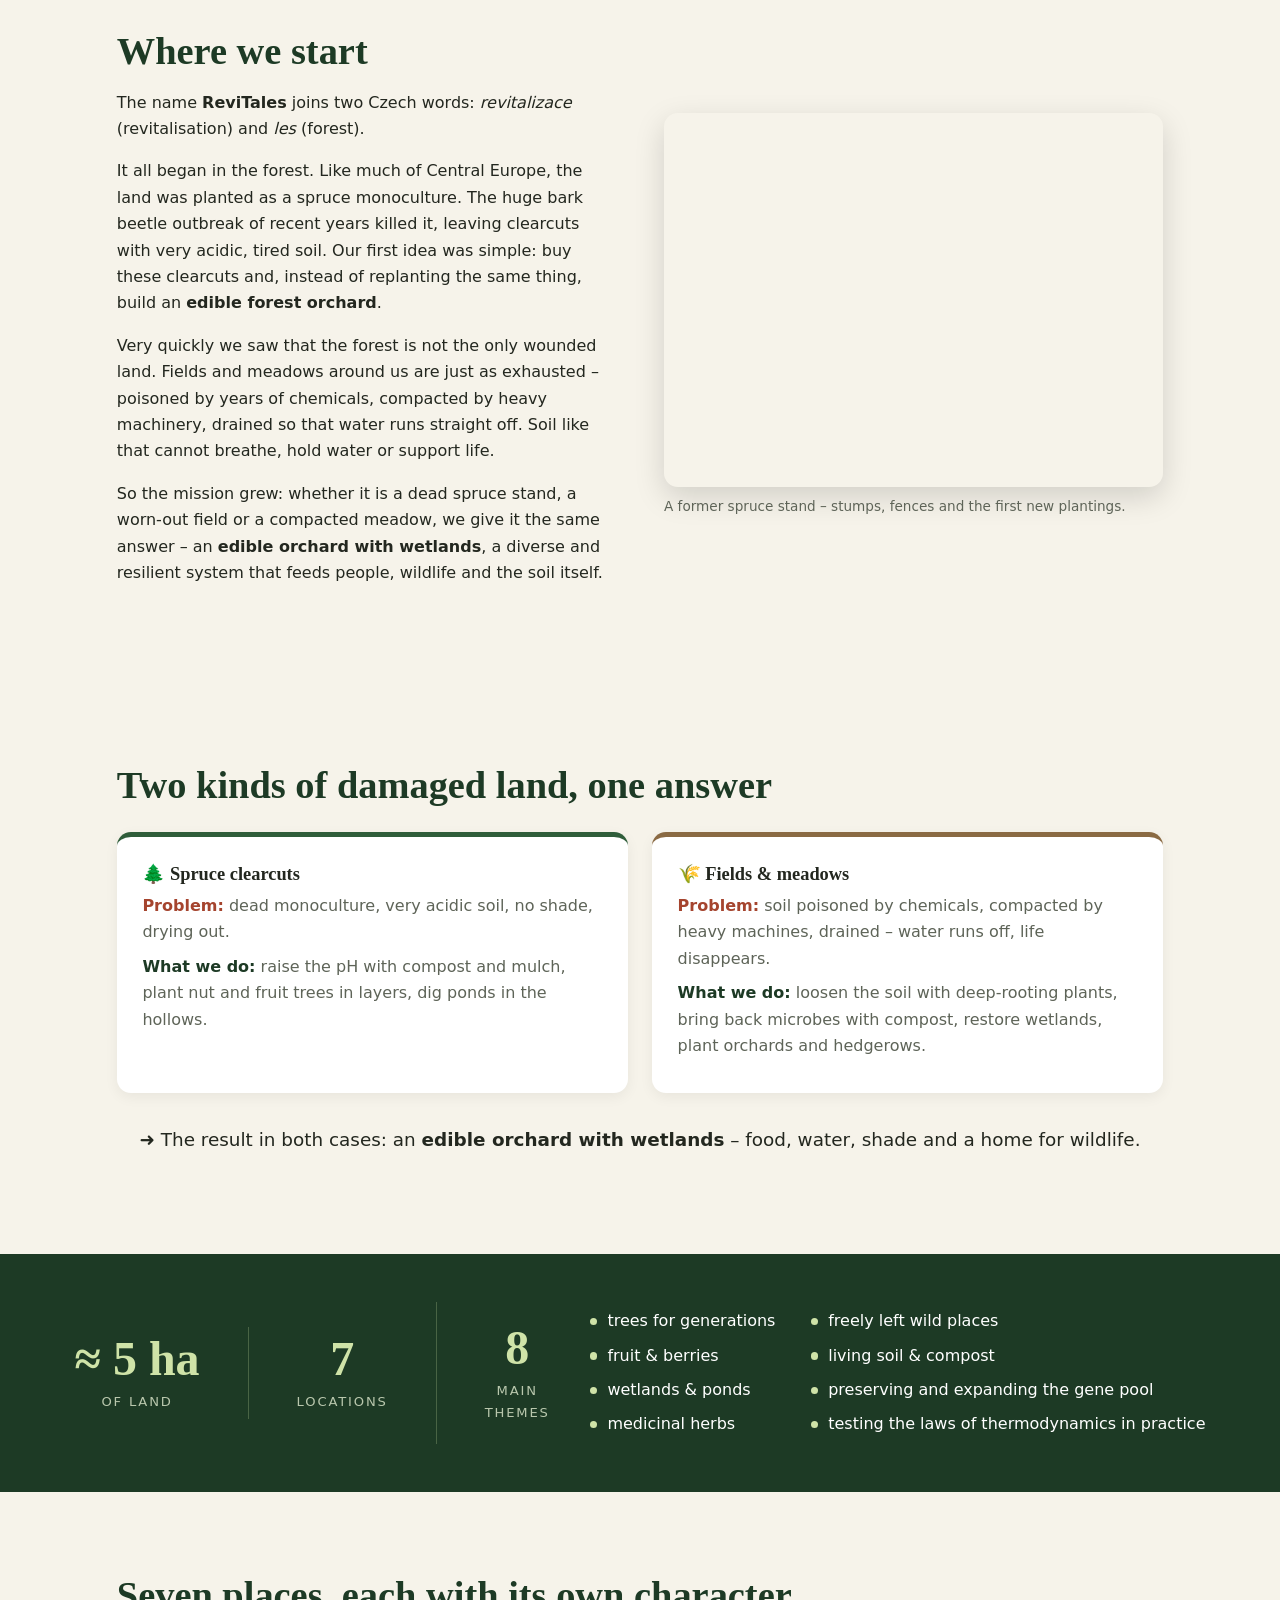
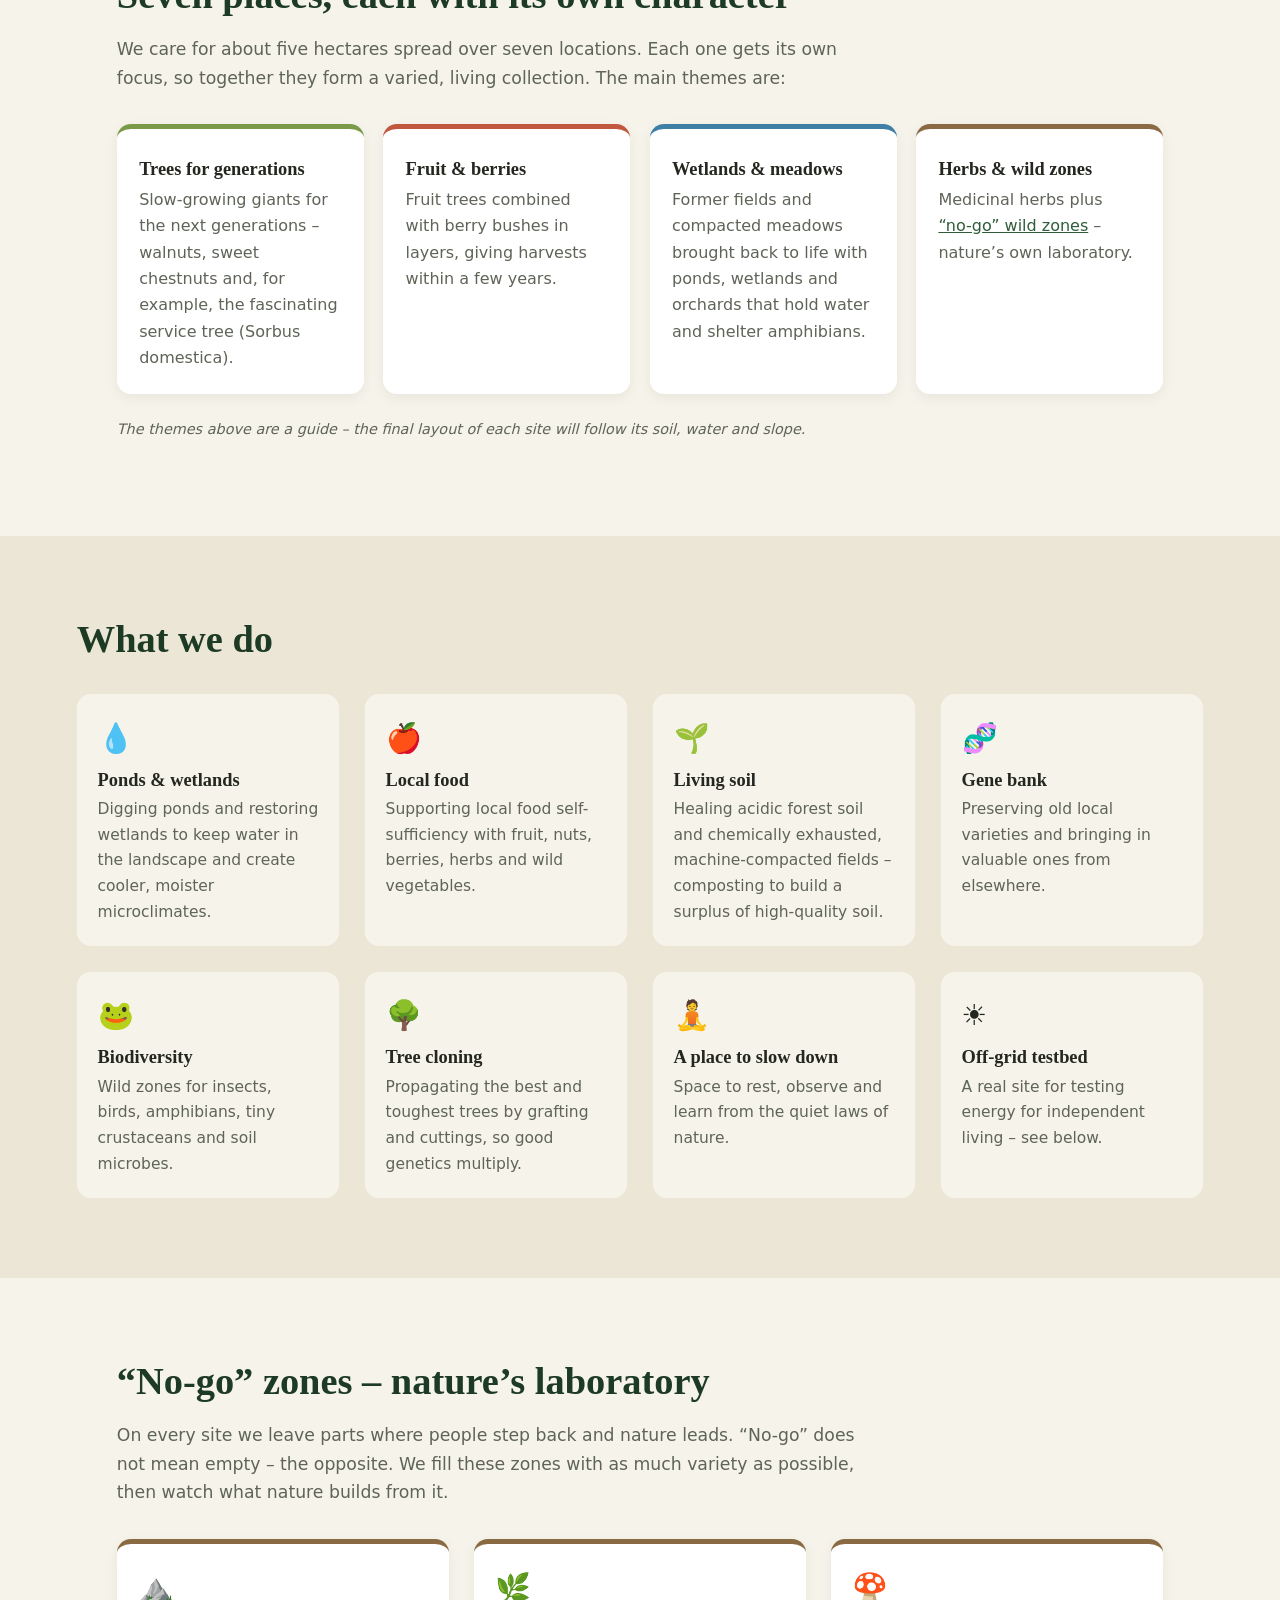
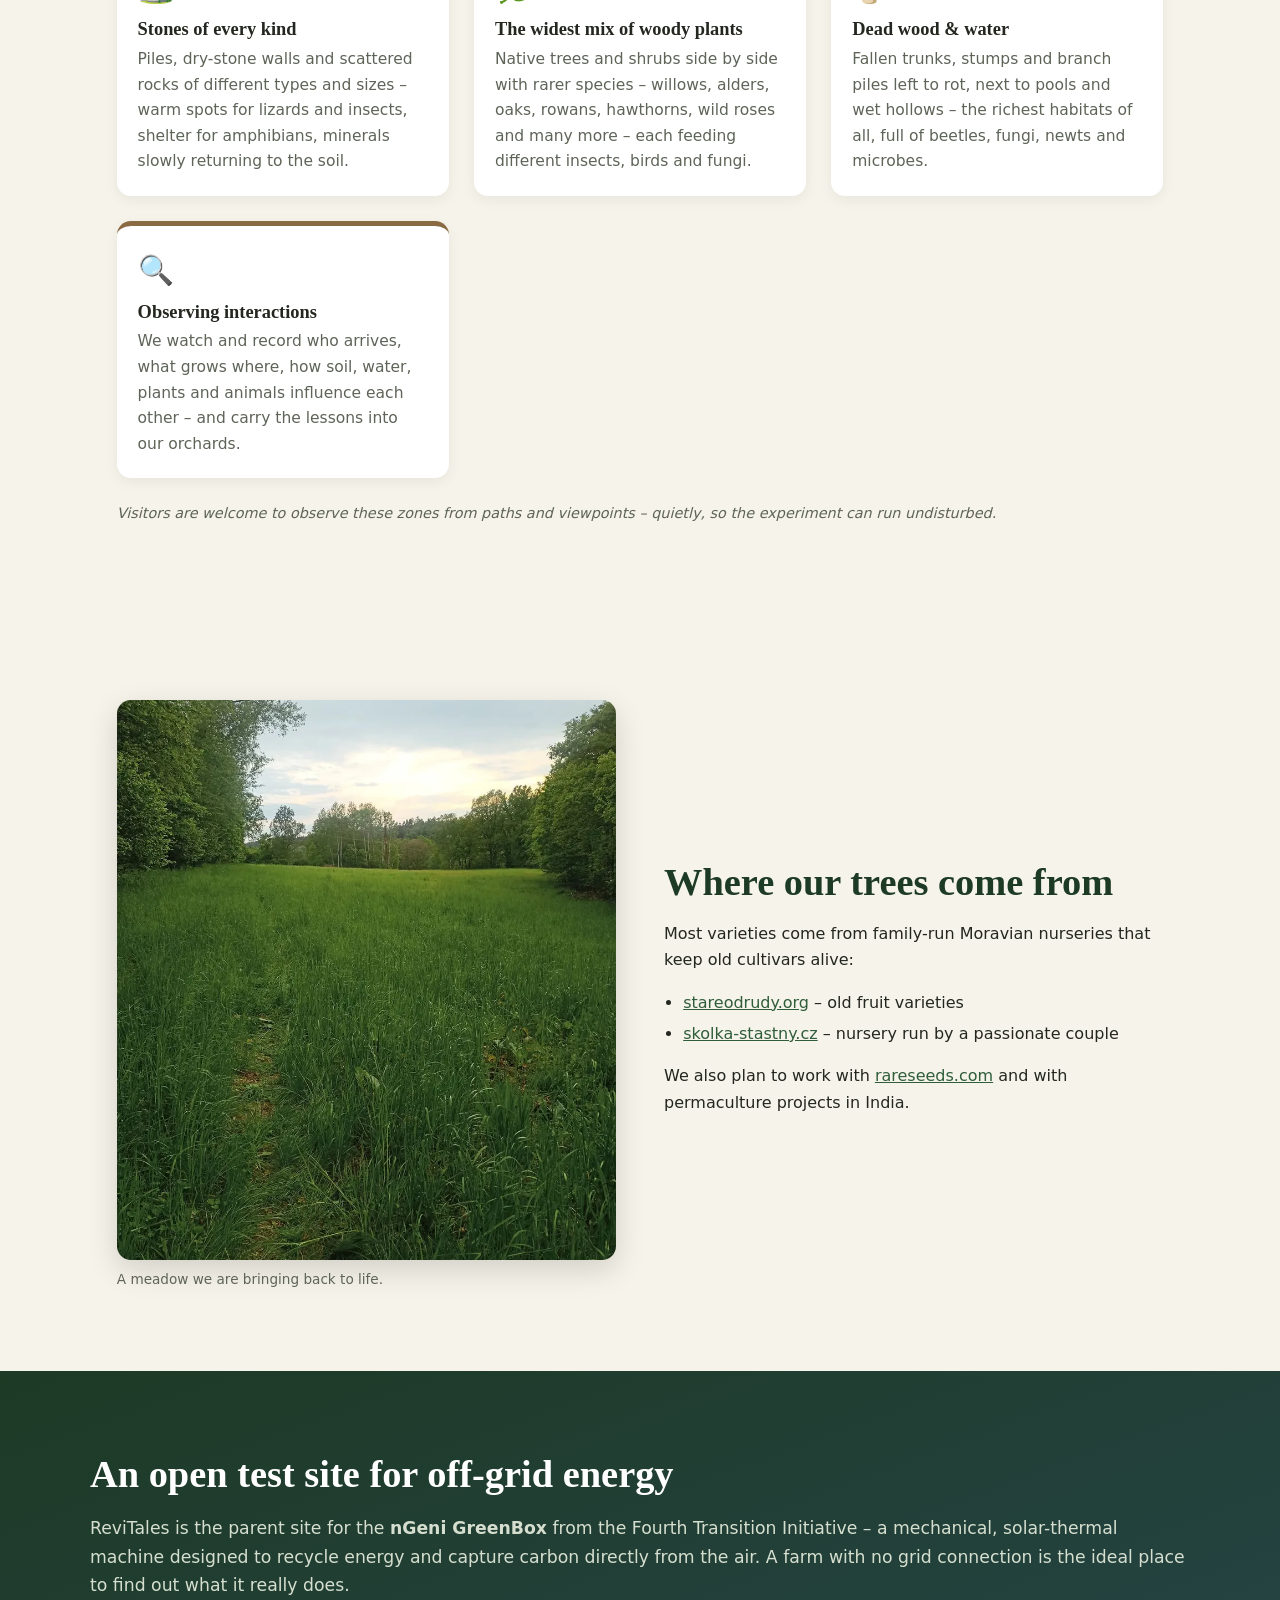
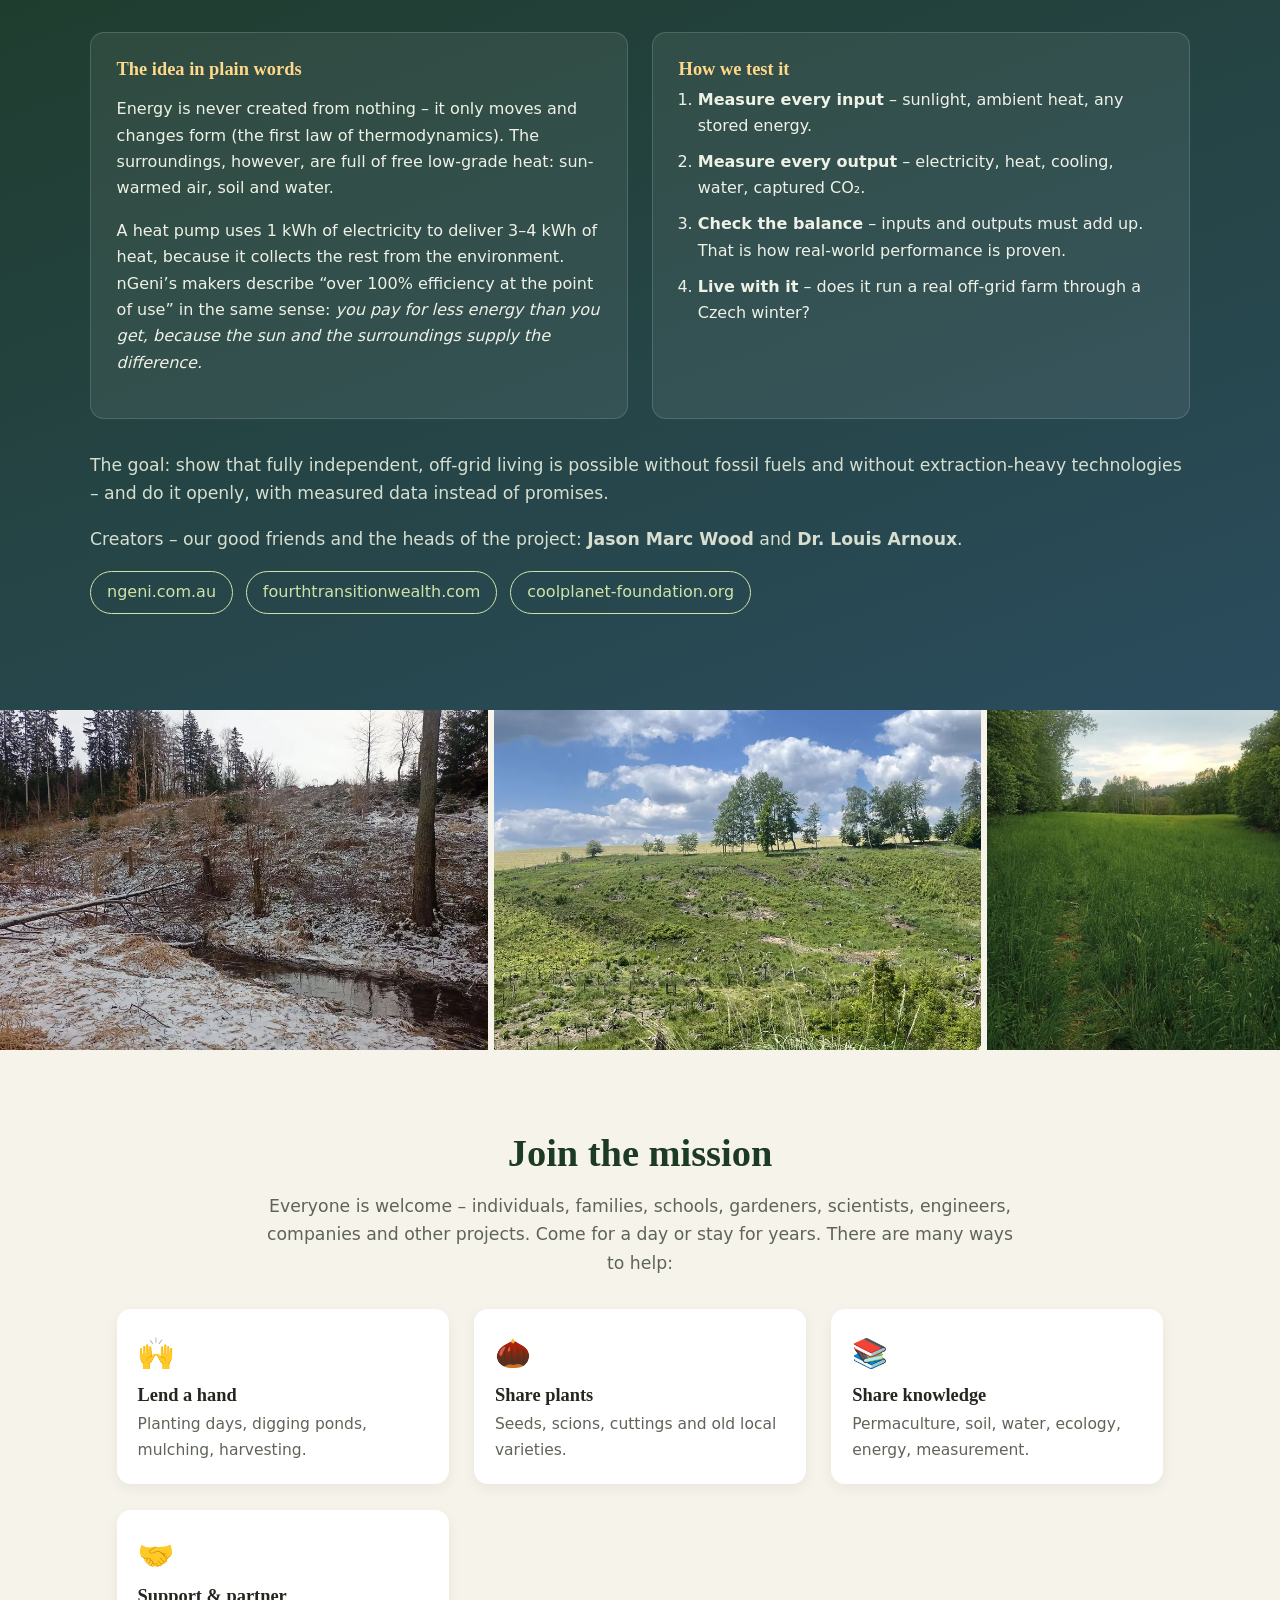
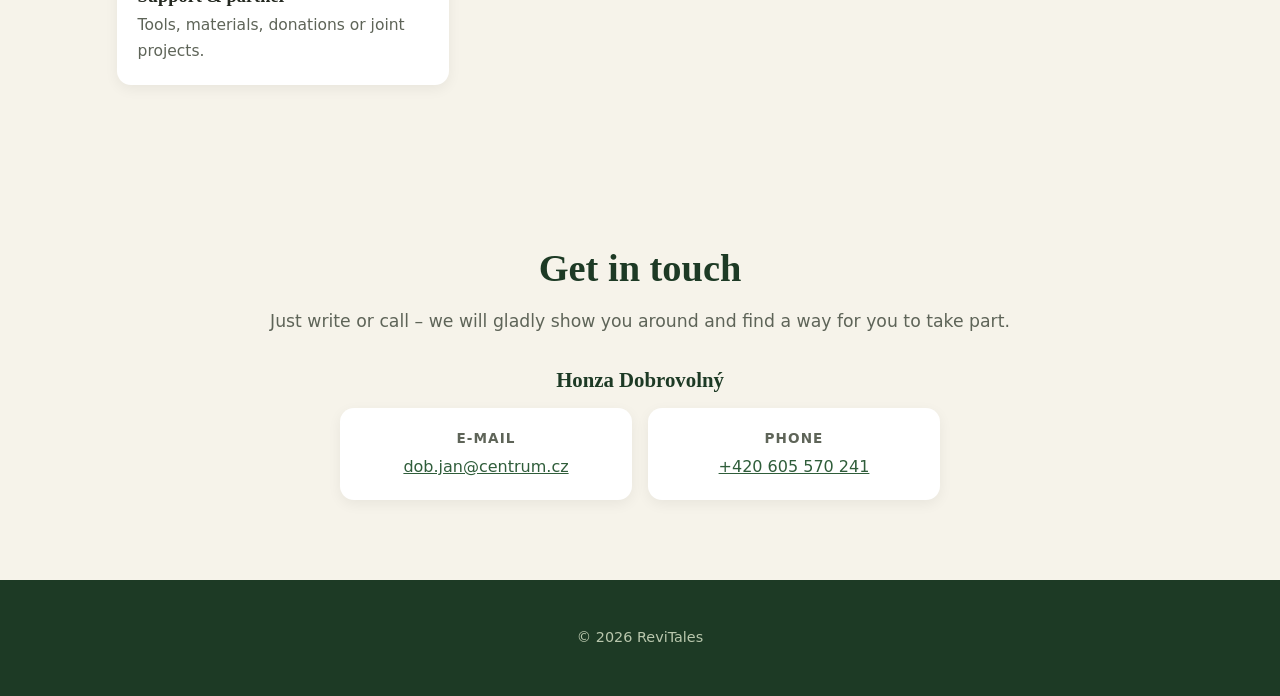
==== commit fd85ff52: "Stats: 8 themes (living soil & compost, gene pool), 2x4 grid, one line per theme on wide screens Co-" ====
--- a/en/index.html
+++ b/en/index.html
@@ -223,7 +223,7 @@
 <section class="stats">
   <div><b>≈ 5 ha</b>of land</div>
   <div><b>7</b>locations</div>
-  <div class="themes-stat"><div><b>6</b>main themes</div><ul class="themes"><li>trees for generations</li><li>fruit &amp; berries</li><li>wetlands &amp; ponds</li><li>medicinal herbs</li><li>freely left wild places</li><li>testing the laws of thermodynamics in practice</li></ul></div>
+  <div class="themes-stat"><div><b>8</b>main themes</div><ul class="themes"><li>trees for generations</li><li>fruit &amp; berries</li><li>wetlands &amp; ponds</li><li>medicinal herbs</li><li>freely left wild places</li><li>living soil &amp; compost</li><li>preserving and expanding the gene pool</li><li>testing the laws of thermodynamics in practice</li></ul></div>
 </section>
 
 <!-- SITES -->
--- a/style.css
+++ b/style.css
@@ -134,11 +134,12 @@
 .stats b { display: block; font: 700 3rem/1.1 Georgia, serif; color: #cfe3a8; letter-spacing: 0; text-transform: none; margin-bottom: .35rem; white-space: nowrap; }
 .stats .themes-stat { display: flex; align-items: center; gap: 2.5rem; }
 .stats .themes {
-  display: grid; grid-template-columns: auto auto; grid-template-rows: repeat(3, auto); grid-auto-flow: column; gap: .5rem 2.2rem;
+  display: grid; grid-template-columns: auto auto; grid-template-rows: repeat(4, auto); grid-auto-flow: column; gap: .5rem 2.2rem;
   margin: 0; padding: 0; list-style: none; text-align: left;
   color: #fff; font-size: 1rem; letter-spacing: 0; text-transform: none;
 }
 .stats .themes li { position: relative; padding-left: 1.1rem; }
+@media (min-width: 1200px) { .stats .themes li { white-space: nowrap; } }
 .stats .themes li::before {
   content: ""; position: absolute; left: 0; top: .62em;
   width: .45rem; height: .45rem; border-radius: 50%; background: #cfe3a8;
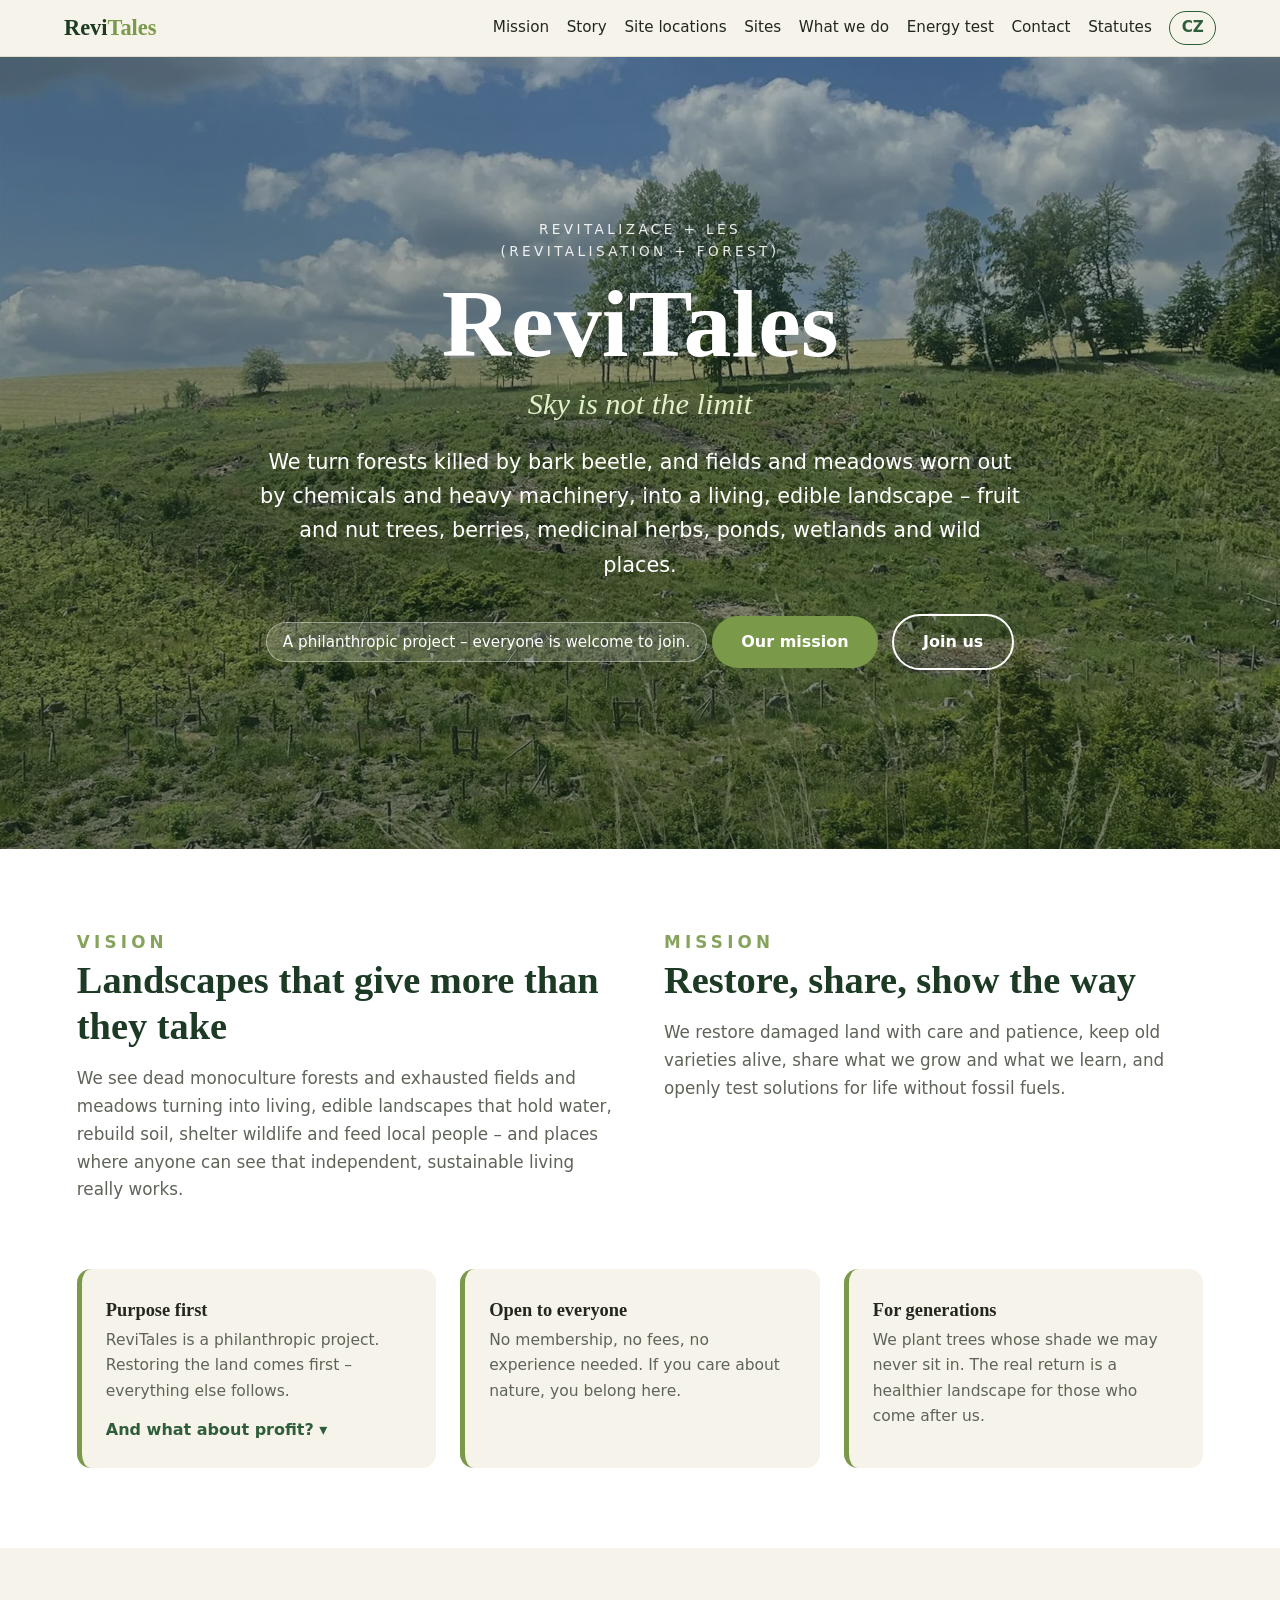
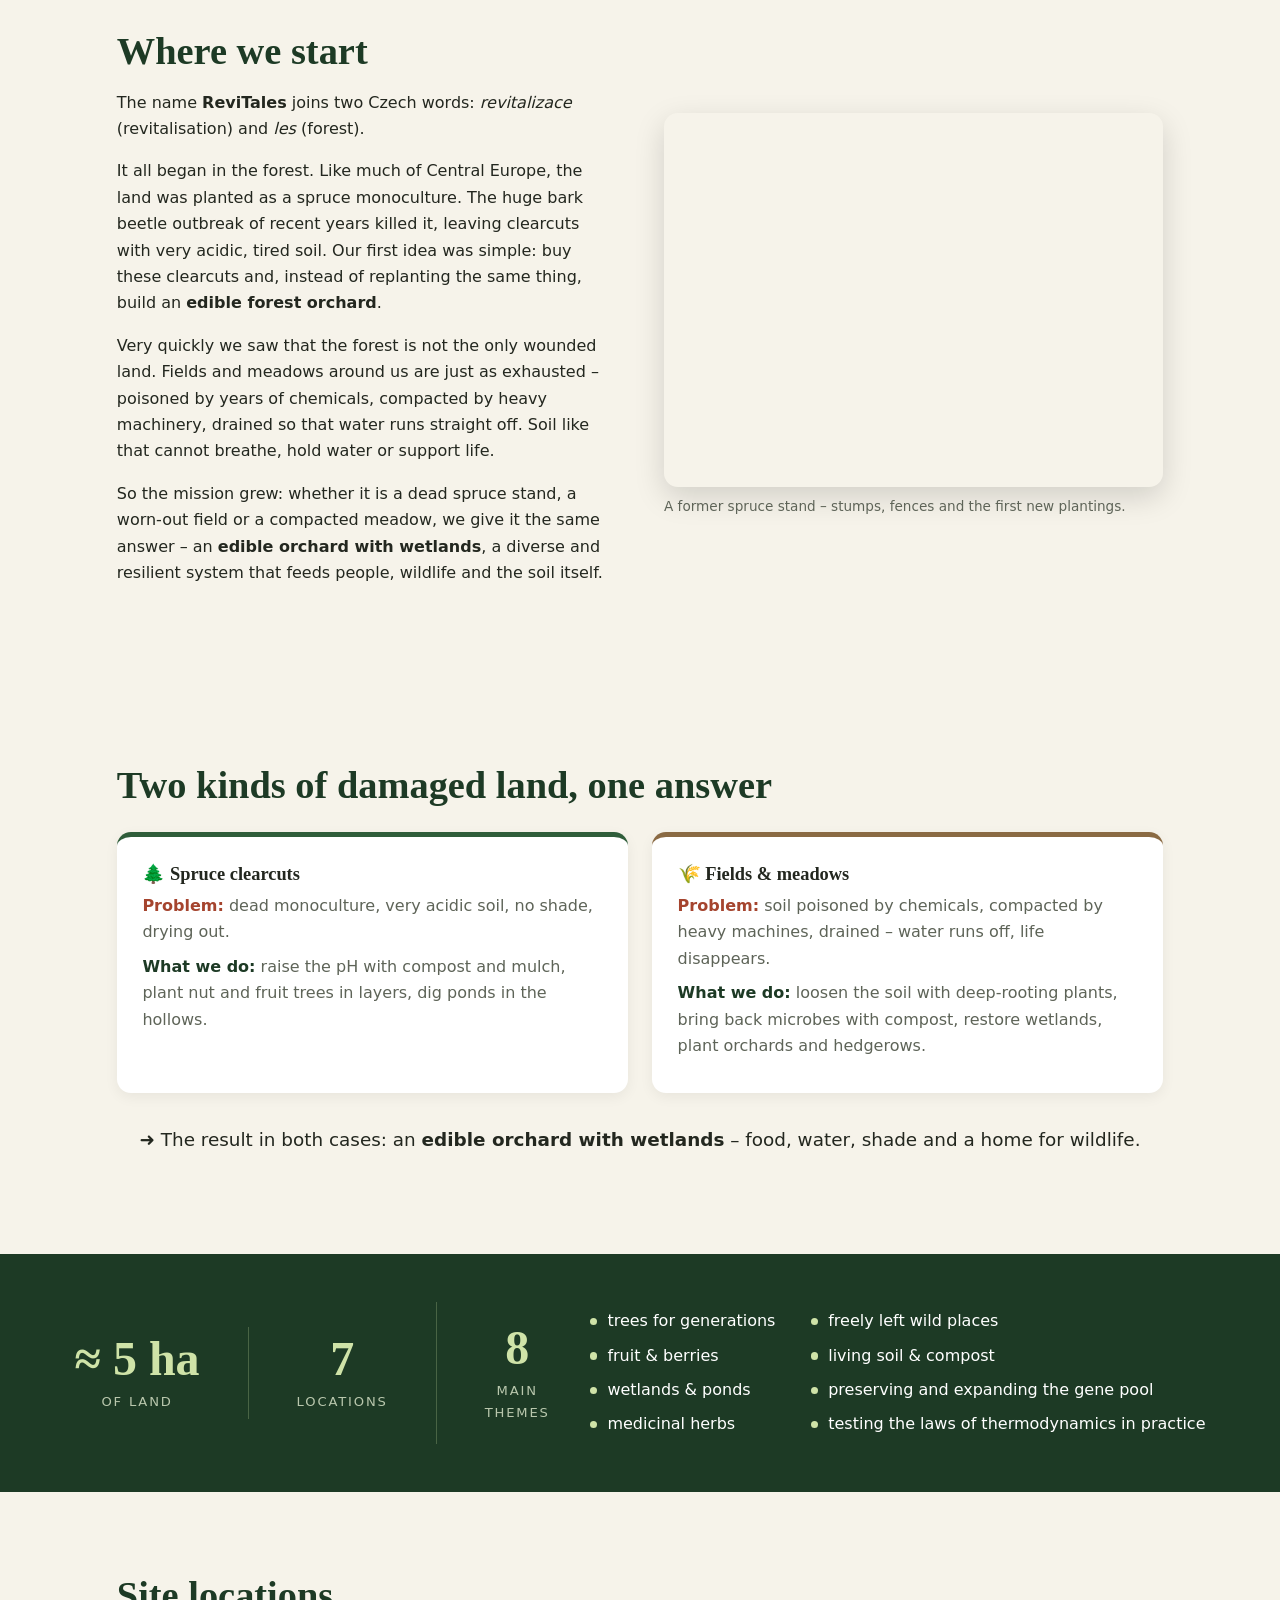
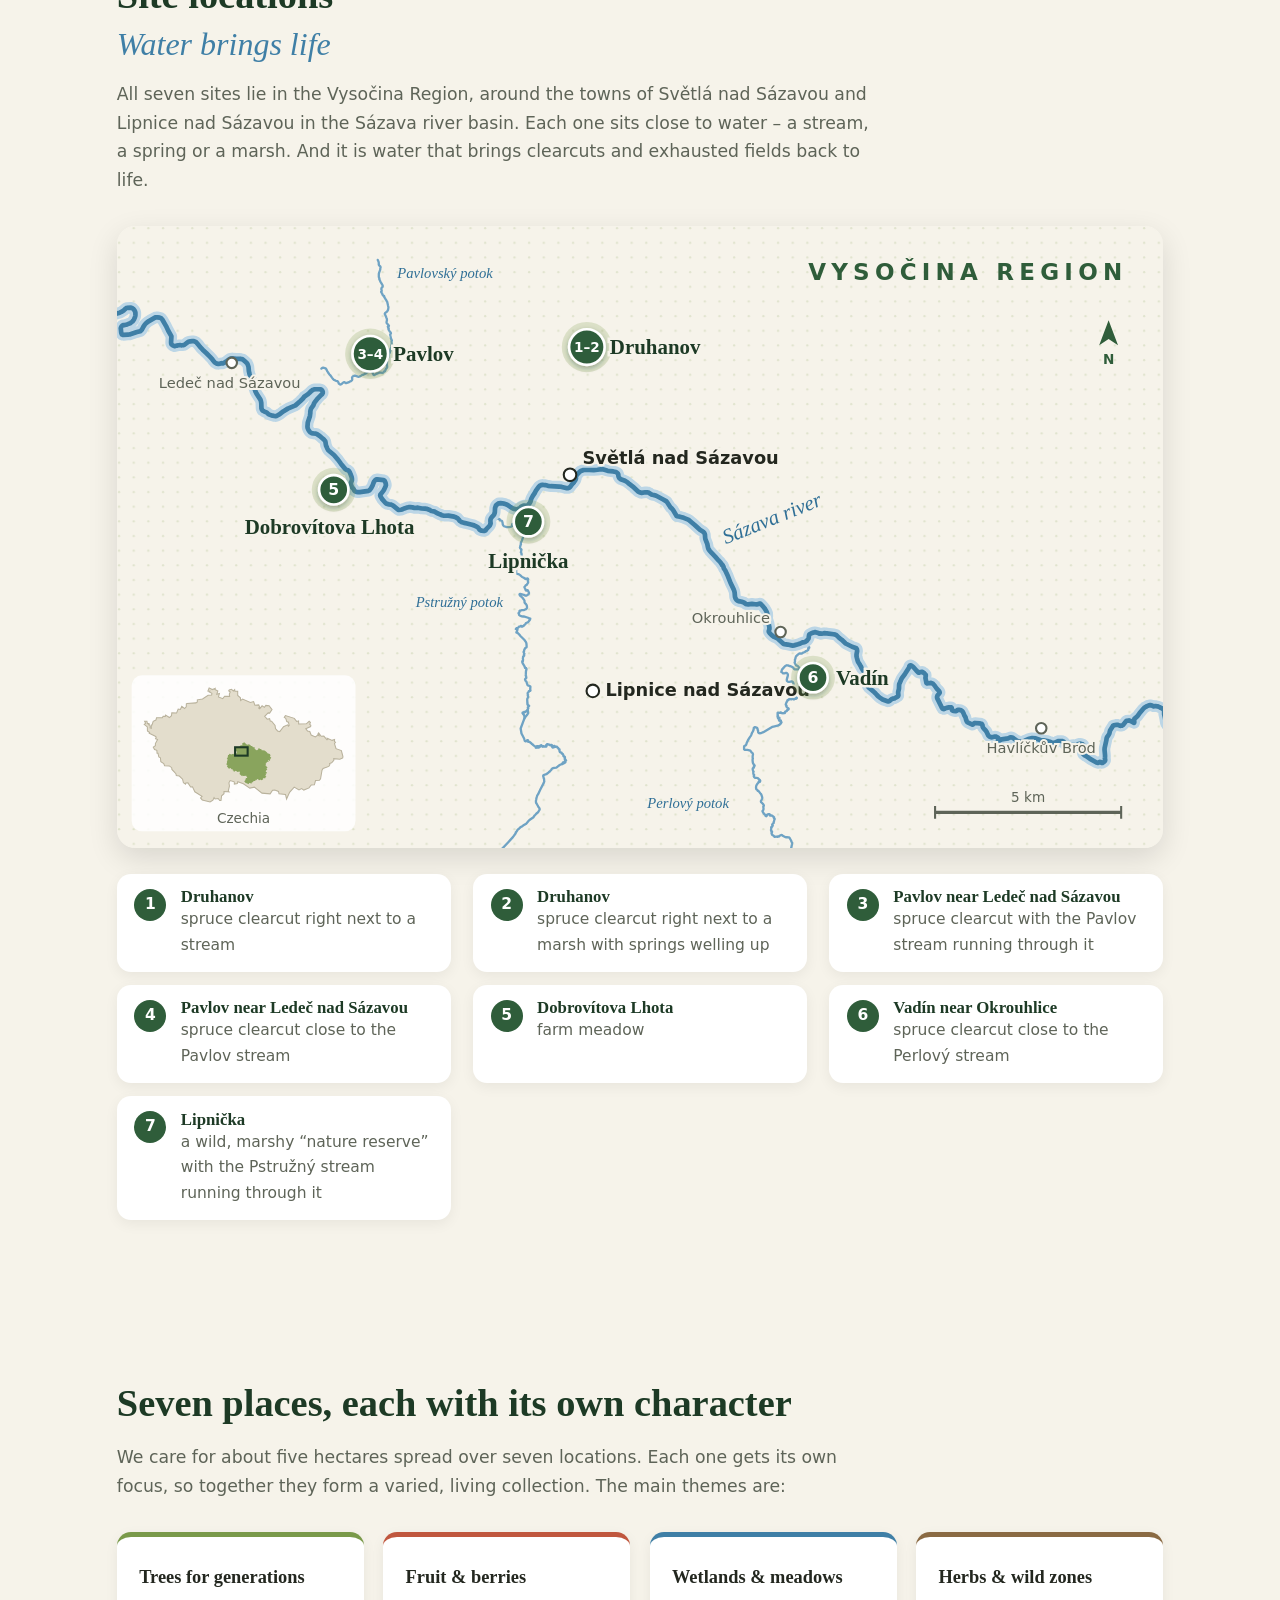
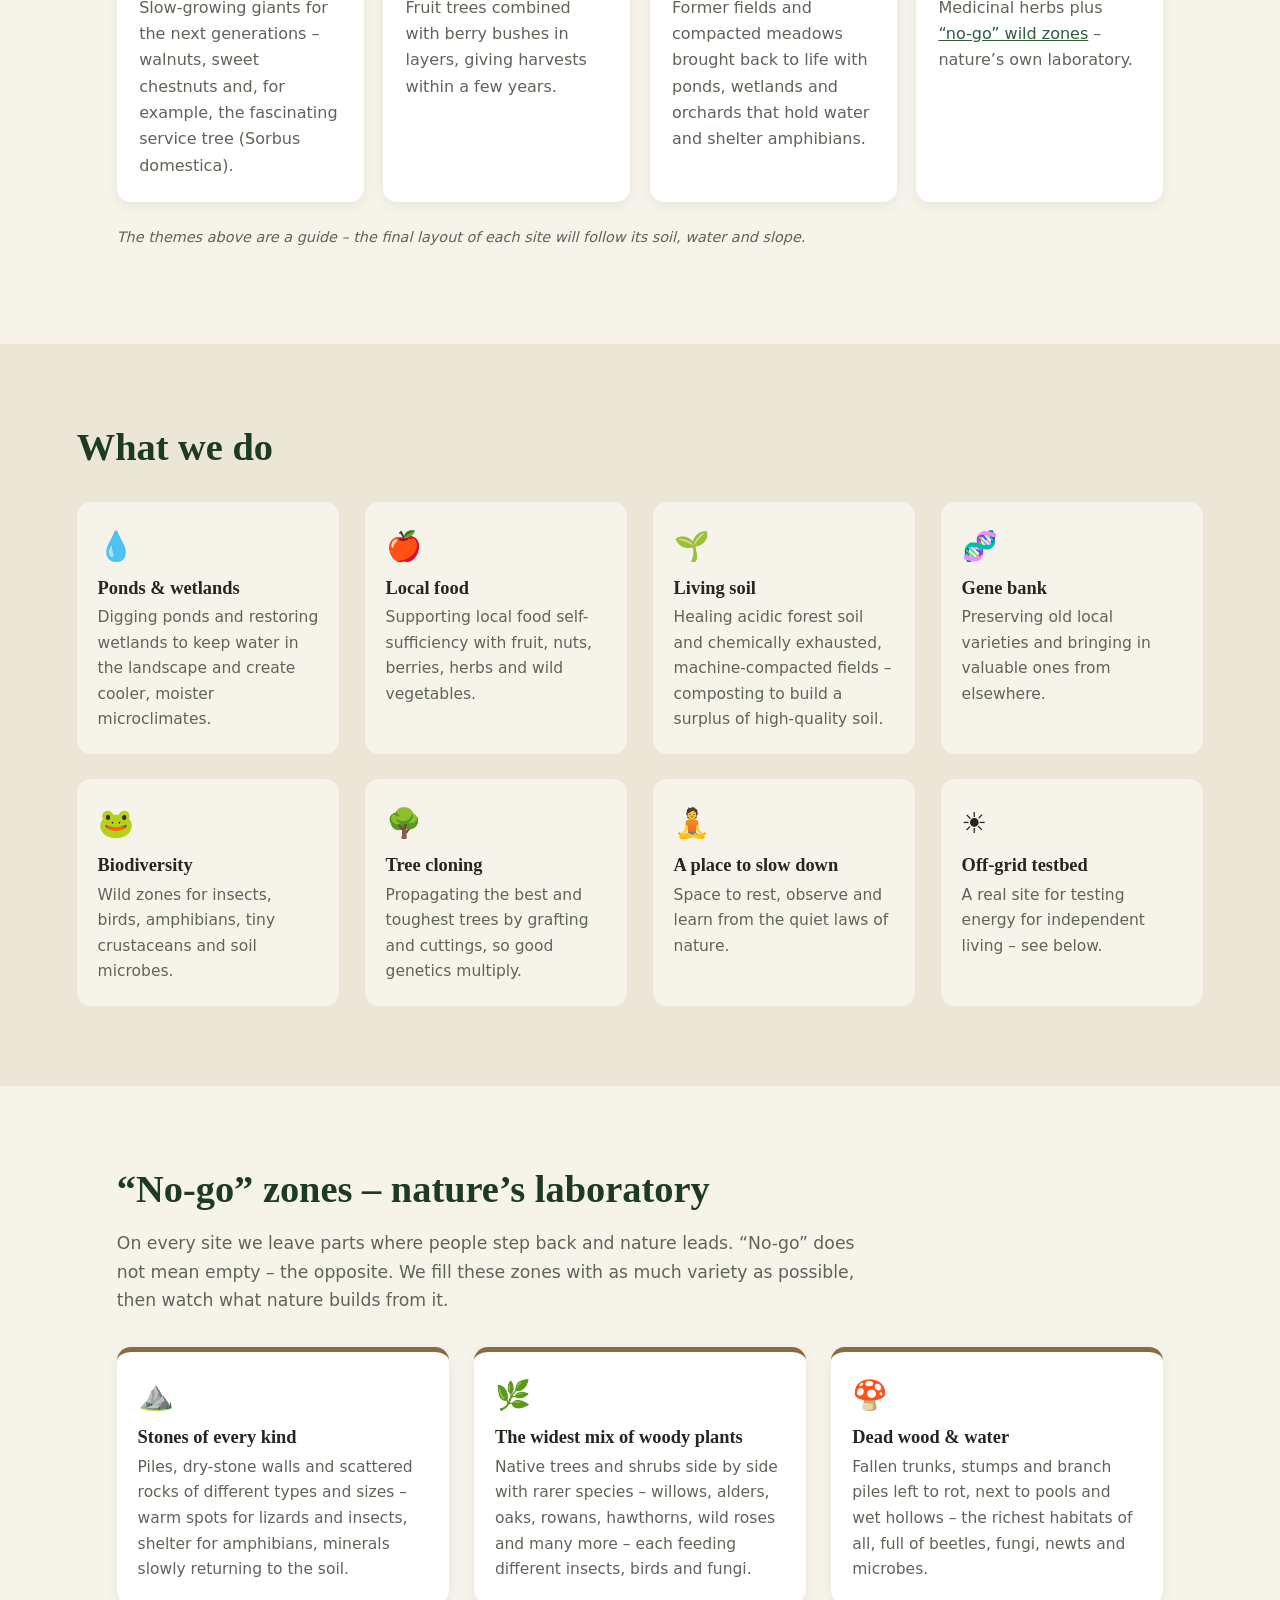
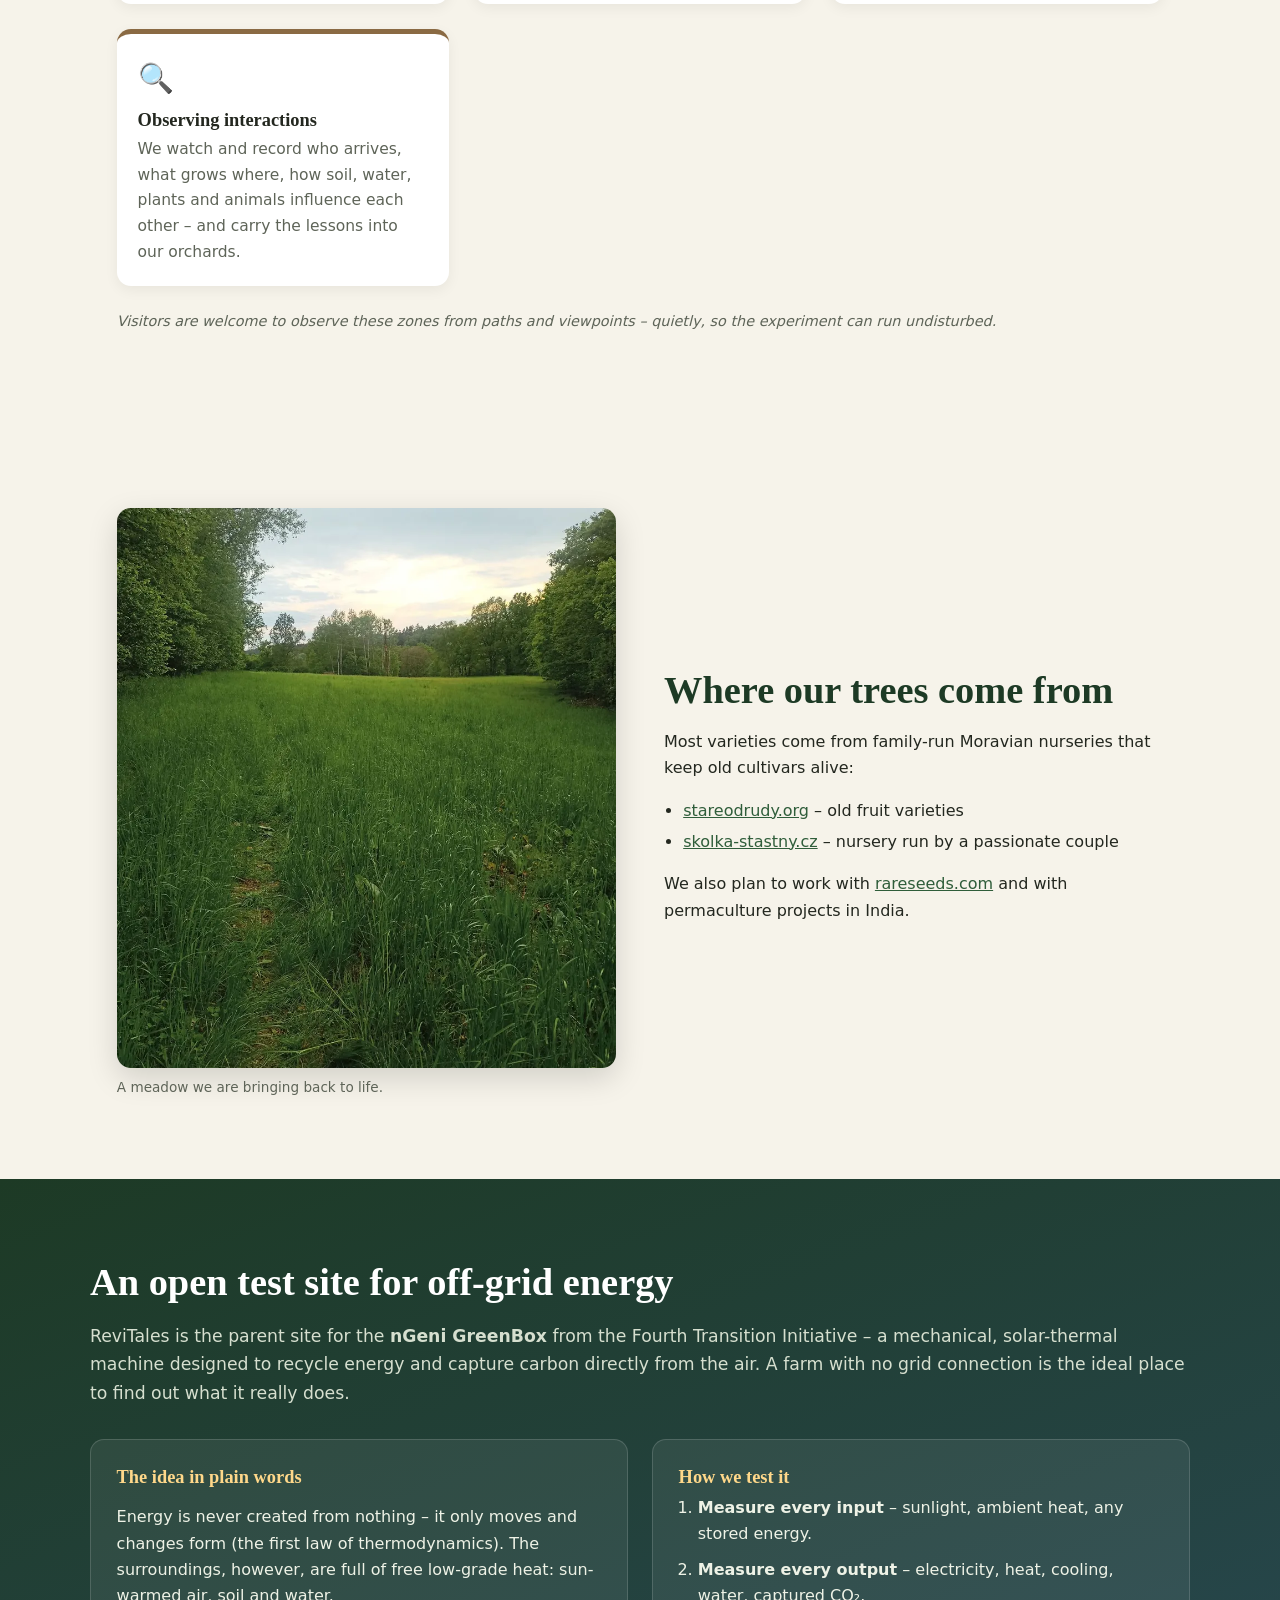
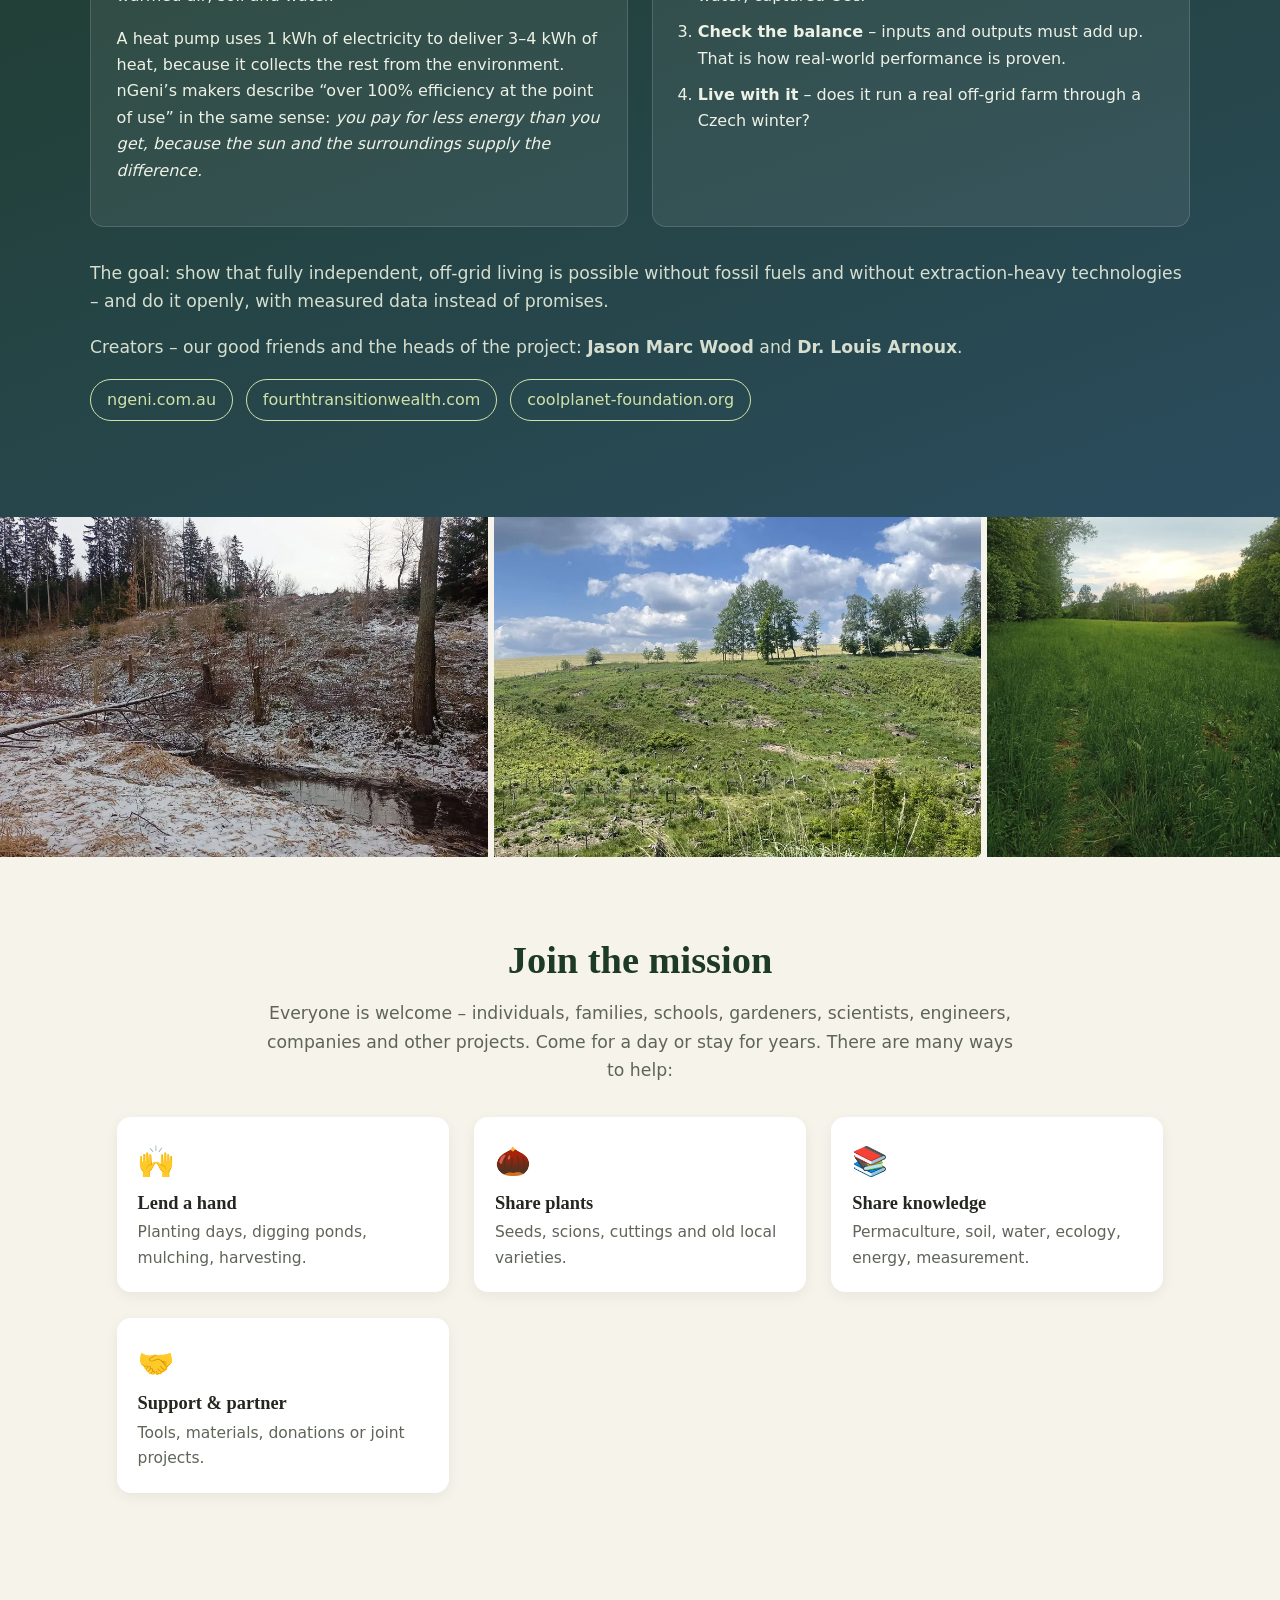
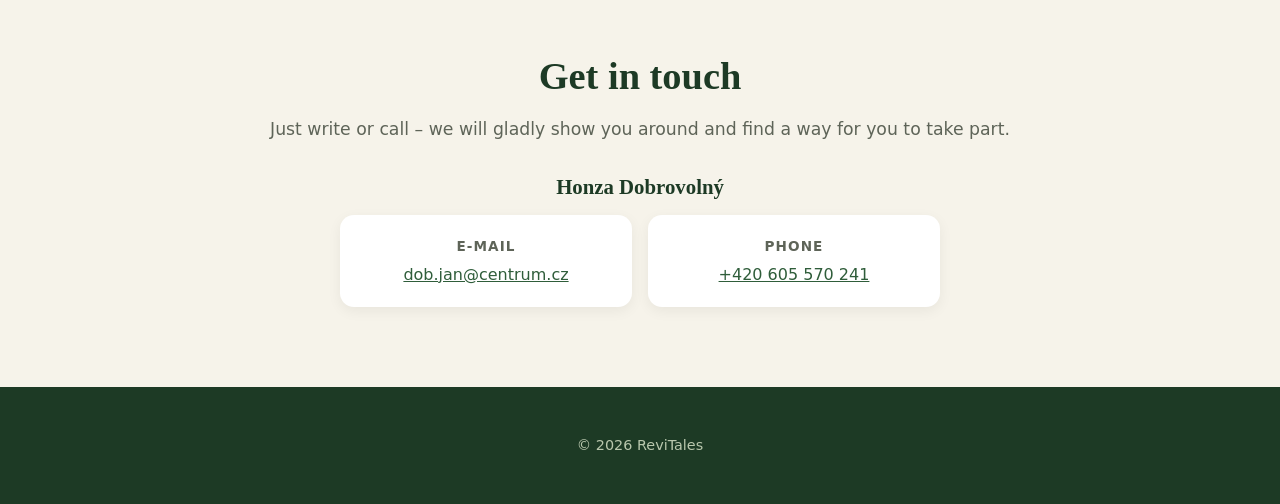
==== commit 51535038: "Add 'Lokace pozemků / Site locations' section with OSM-based map of the 7 sites, menu item Co-Author" ====
--- a/en/index.html
+++ b/en/index.html
@@ -113,6 +113,7 @@
   <nav>
     <a href="#mission">Mission</a>
     <a href="#story">Story</a>
+    <a href="#locations">Site locations</a>
     <a href="#sites">Sites</a>
     <a href="#work">What we do</a>
     <a href="#ngeni">Energy test</a>
@@ -224,6 +225,25 @@
   <div><b>≈ 5 ha</b>of land</div>
   <div><b>7</b>locations</div>
   <div class="themes-stat"><div><b>8</b>main themes</div><ul class="themes"><li>trees for generations</li><li>fruit &amp; berries</li><li>wetlands &amp; ponds</li><li>medicinal herbs</li><li>freely left wild places</li><li>living soil &amp; compost</li><li>preserving and expanding the gene pool</li><li>testing the laws of thermodynamics in practice</li></ul></div>
+</section>
+
+<!-- LOCATIONS -->
+<section id="locations" class="section locations">
+  <h2>Site locations</h2>
+  <p class="motto">Water brings life</p>
+  <p class="intro">All seven sites lie in the Vysočina Region, around the towns of Světlá nad Sázavou and Lipnice nad Sázavou in the Sázava river basin. Each one sits close to water – a stream, a spring or a marsh. And it is water that brings clearcuts and exhausted fields back to life.</p>
+  <figure class="map">
+    <a href="../images/mapa-pozemku-en.svg" target="_blank" title="Open the map in a larger size"><img src="../images/mapa-pozemku-en.svg" width="1000" height="594" alt="Map of the seven ReviTales sites in the Vysočina Region near Světlá nad Sázavou and Lipnice nad Sázavou: Druhanov, Pavlov, Dobrovítova Lhota, Lipnička and Vadín along the Sázava river and its streams" loading="lazy" decoding="async"></a>
+  </figure>
+  <ol class="sites-list">
+    <li><span class="n">1</span><div><b>Druhanov</b>spruce clearcut right next to a stream</div></li>
+    <li><span class="n">2</span><div><b>Druhanov</b>spruce clearcut right next to a marsh with springs welling up</div></li>
+    <li><span class="n">3</span><div><b>Pavlov near Ledeč nad Sázavou</b>spruce clearcut with the Pavlov stream running through it</div></li>
+    <li><span class="n">4</span><div><b>Pavlov near Ledeč nad Sázavou</b>spruce clearcut close to the Pavlov stream</div></li>
+    <li><span class="n">5</span><div><b>Dobrovítova Lhota</b>farm meadow</div></li>
+    <li><span class="n">6</span><div><b>Vadín near Okrouhlice</b>spruce clearcut close to the Perlový stream</div></li>
+    <li><span class="n">7</span><div><b>Lipnička</b>a wild, marshy “nature reserve” with the Pstružný stream running through it</div></li>
+  </ol>
 </section>
 
 <!-- SITES -->
--- a/style.css
+++ b/style.css
@@ -145,6 +145,15 @@
   width: .45rem; height: .45rem; border-radius: 50%; background: #cfe3a8;
 }
 
+/* locations map */
+.locations .motto { font: italic clamp(1.4rem, 3vw, 2rem) Georgia, serif; color: #3f7fa6; margin: -.5rem 0 1rem; }
+.map { margin: 2rem 0 1.6rem; }
+.map img { width: 100%; border-radius: 18px; box-shadow: 0 10px 30px rgba(0,0,0,.12); }
+.sites-list { list-style: none; margin: 0; padding: 0; display: grid; grid-template-columns: repeat(auto-fit, minmax(320px, 1fr)); gap: .8rem 1.4rem; }
+.sites-list li { display: flex; gap: .9rem; align-items: flex-start; background: #fff; border-radius: var(--radius); padding: .85rem 1.1rem; box-shadow: 0 4px 14px rgba(0,0,0,.06); color: var(--muted); font-size: .97rem; }
+.sites-list .n { flex: none; width: 2rem; height: 2rem; border-radius: 50%; background: var(--green); color: #fff; font-weight: 700; display: grid; place-items: center; margin-top: .1rem; }
+.sites-list b { display: block; color: var(--green-dark); font: 700 1.05rem Georgia, serif; }
+
 /* cards */
 .cards { display: grid; grid-template-columns: repeat(auto-fit, minmax(230px, 1fr)); gap: 1.2rem; margin-top: 2rem; }
 .card {
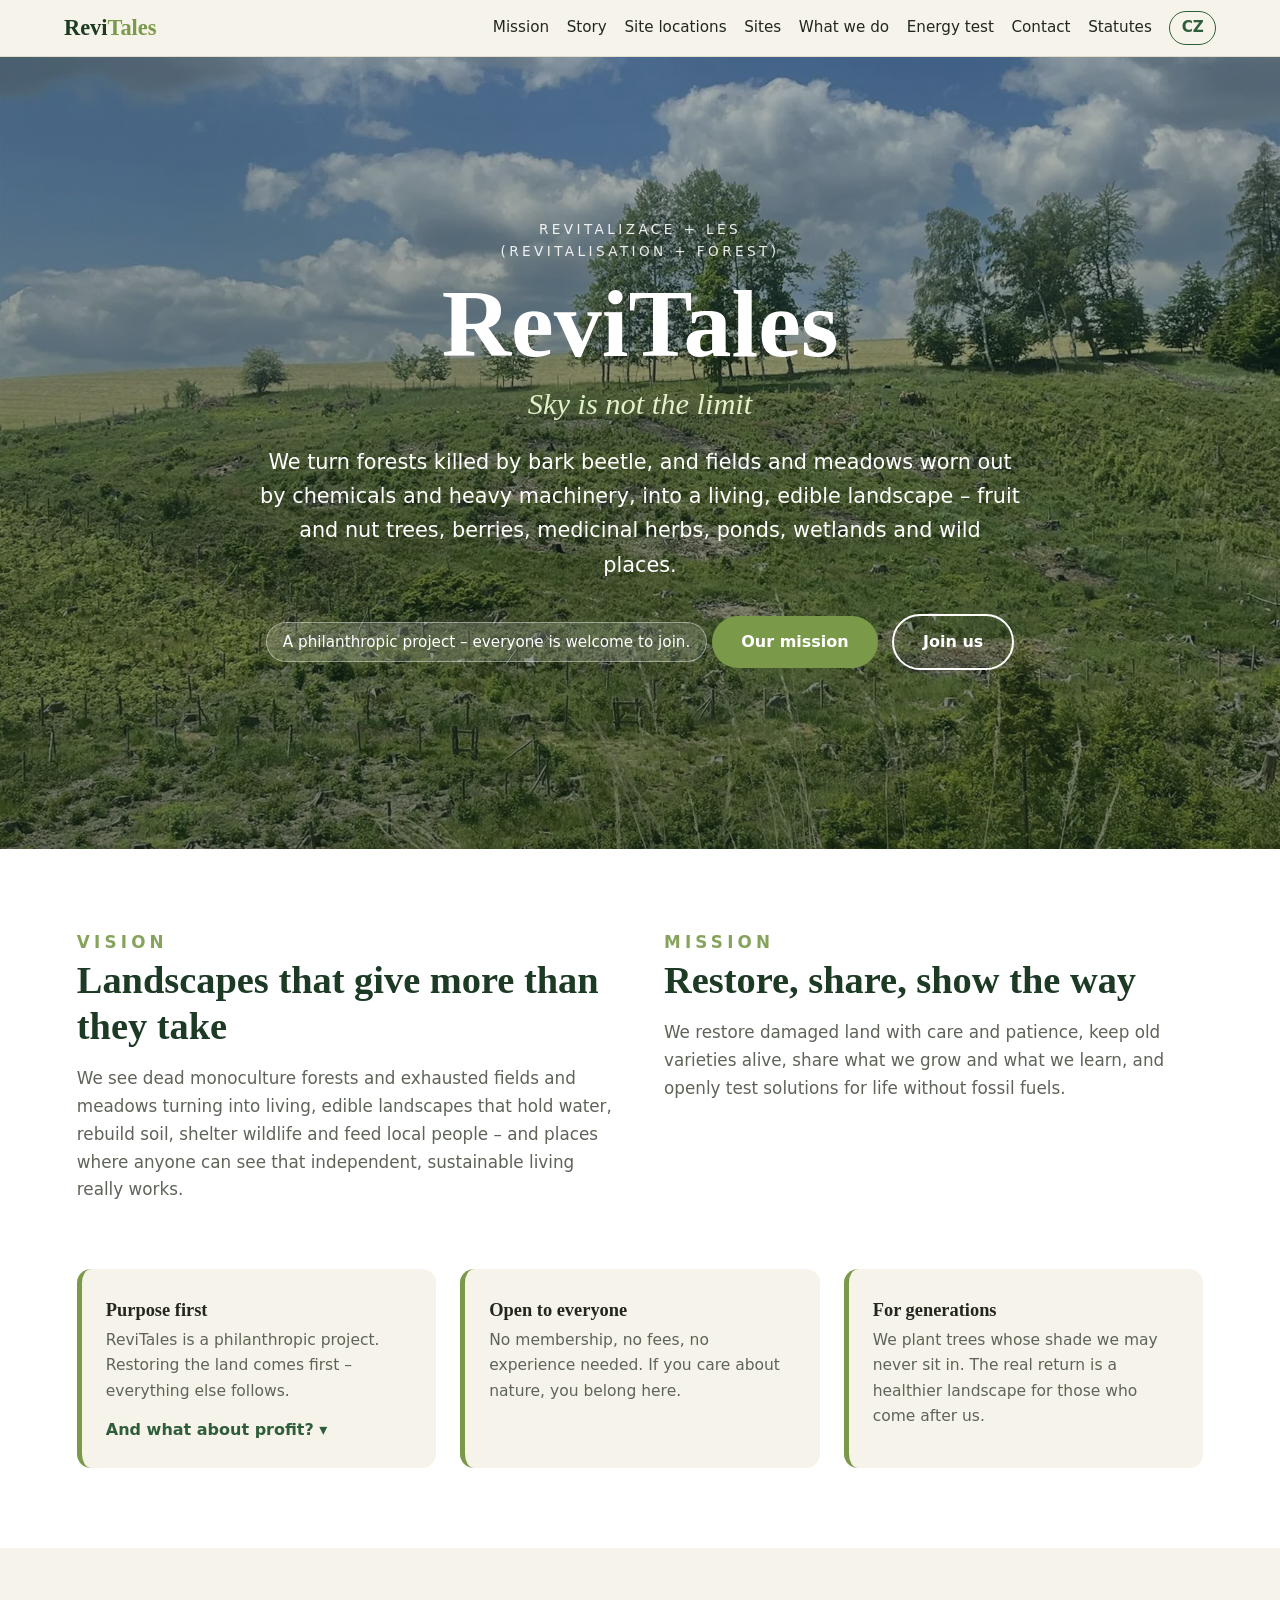
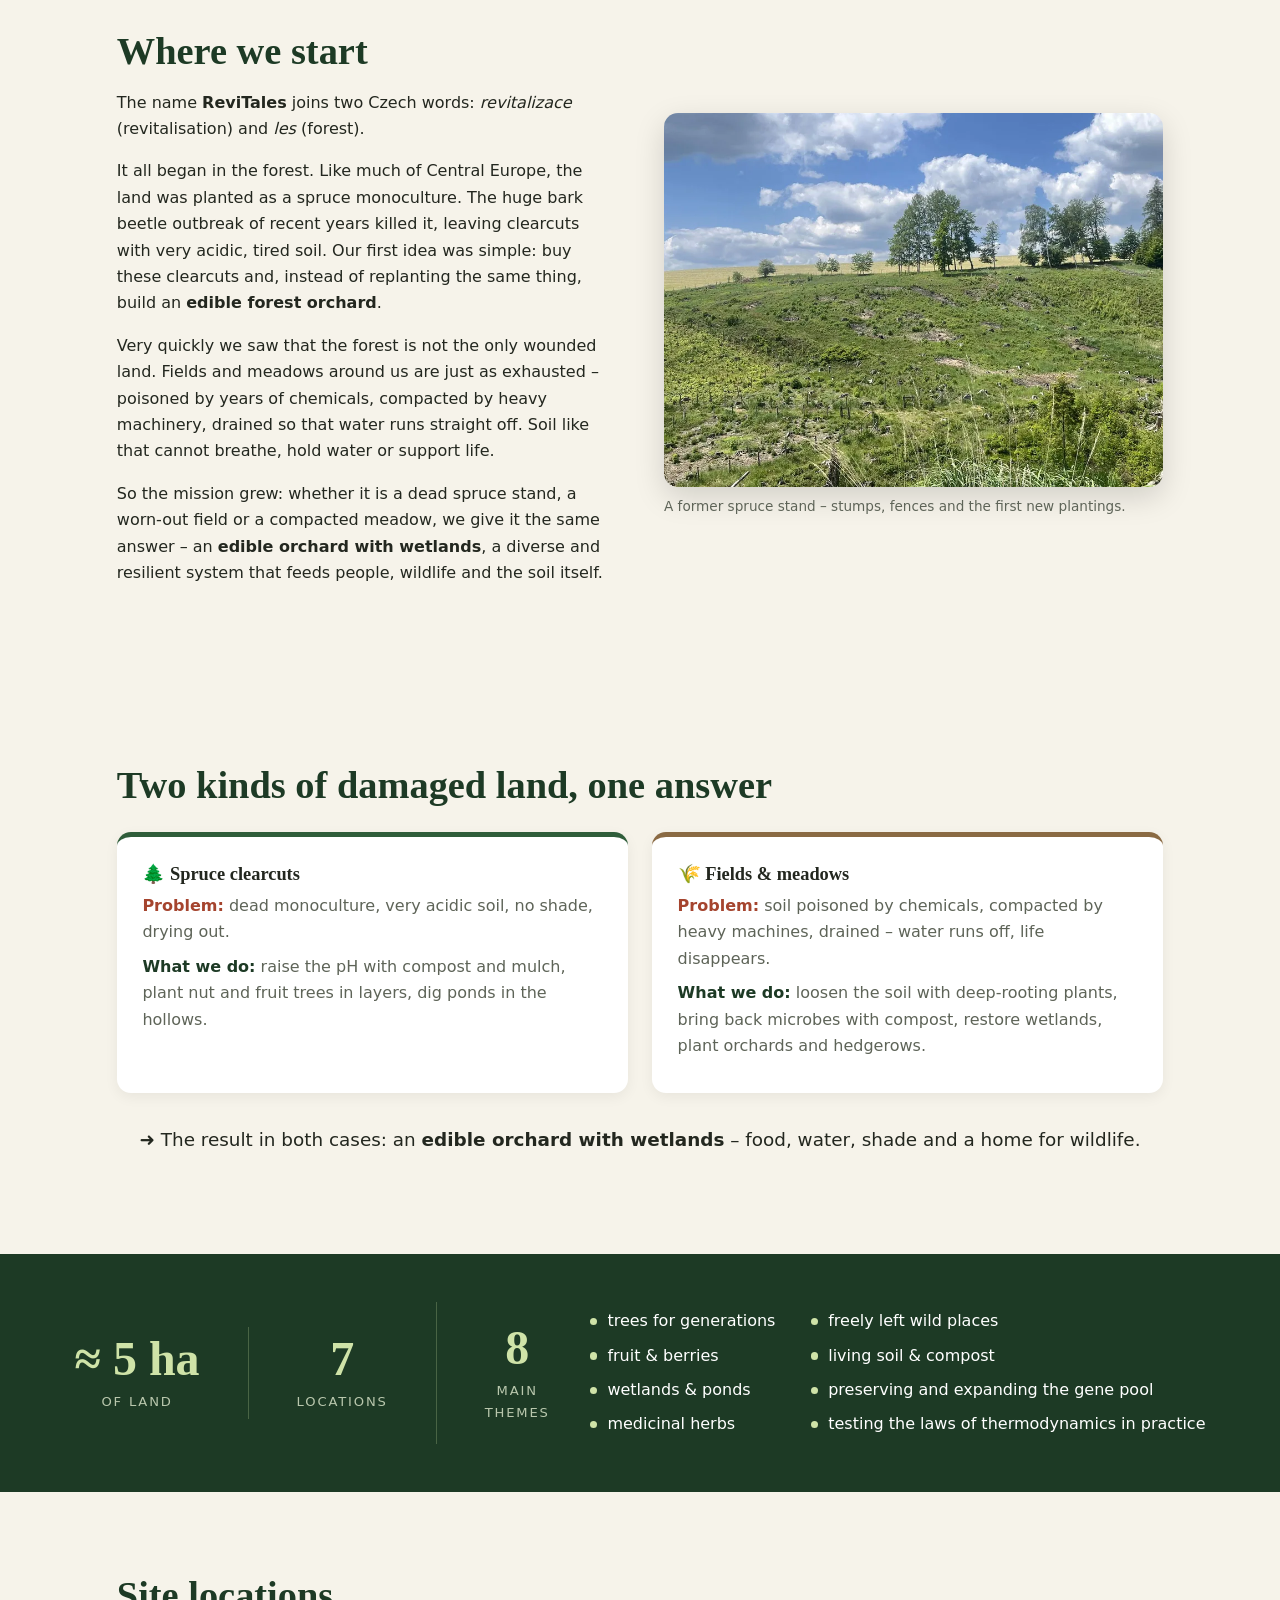
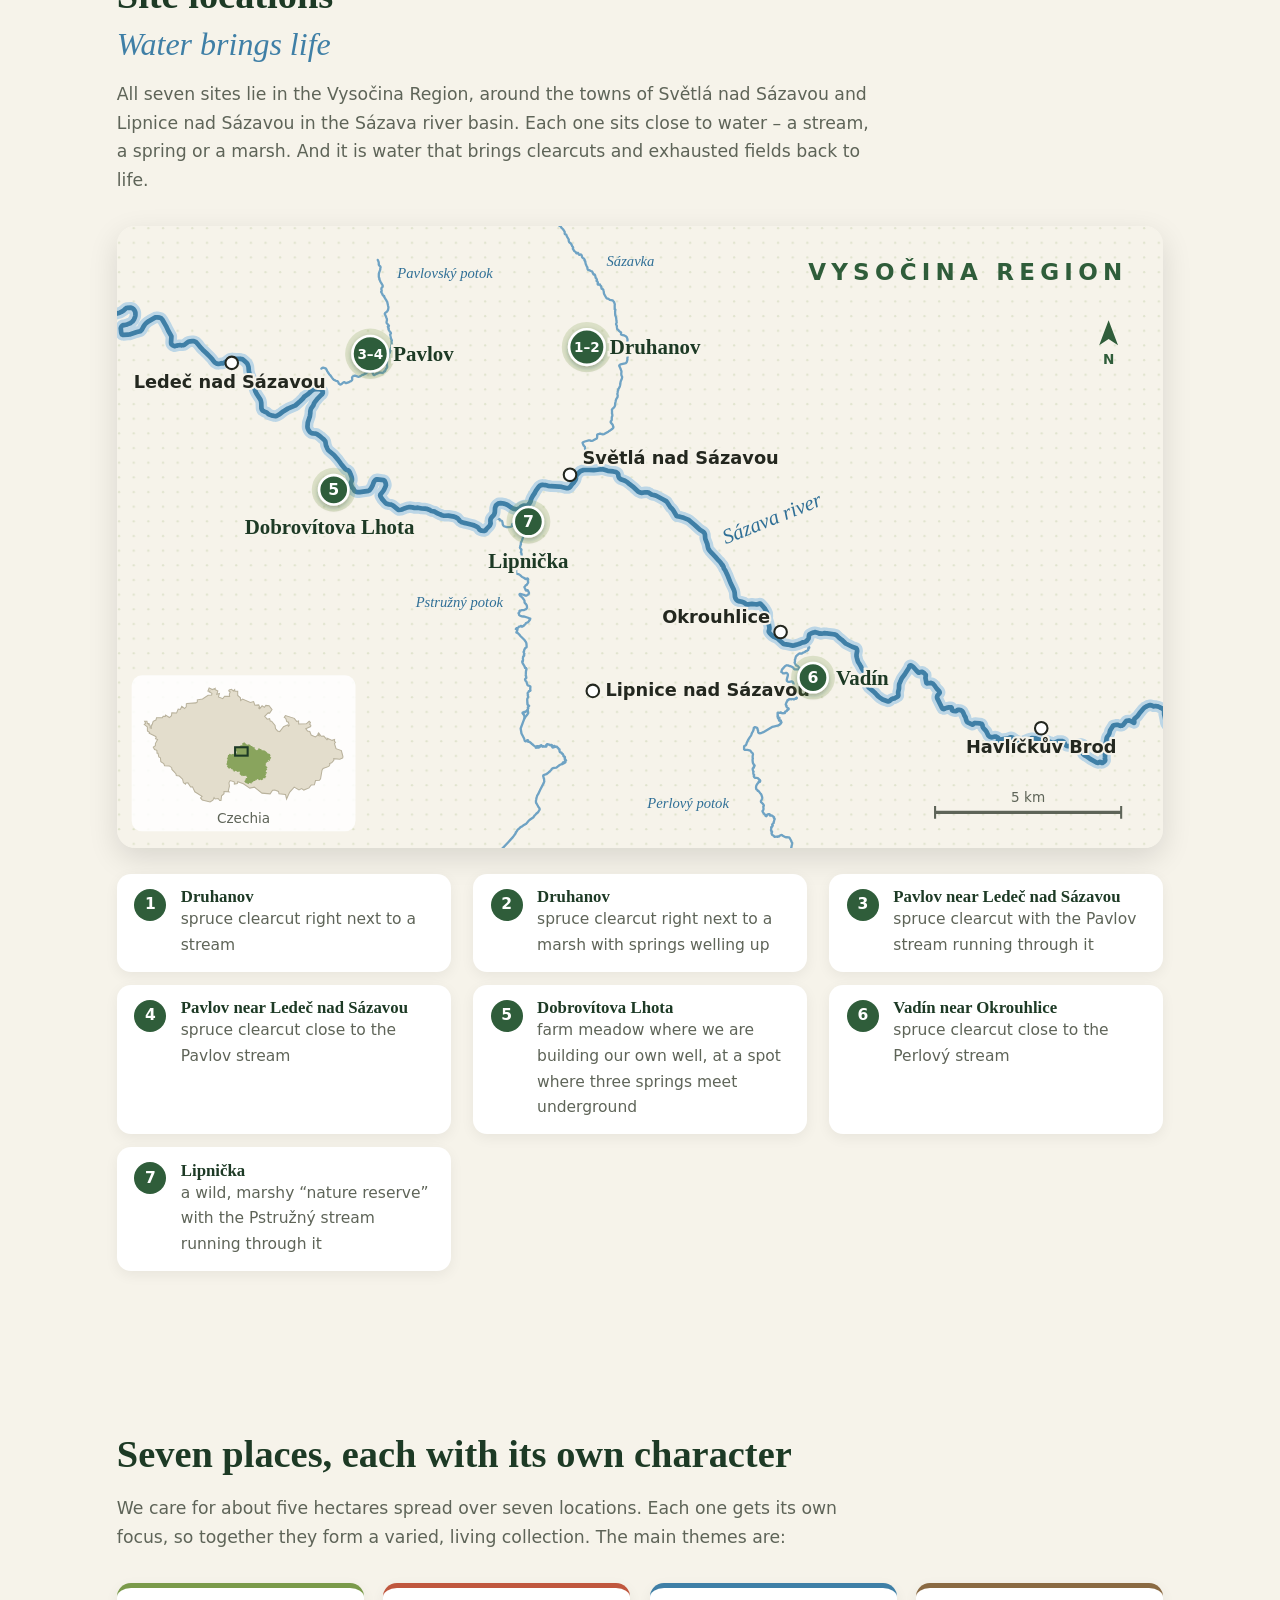
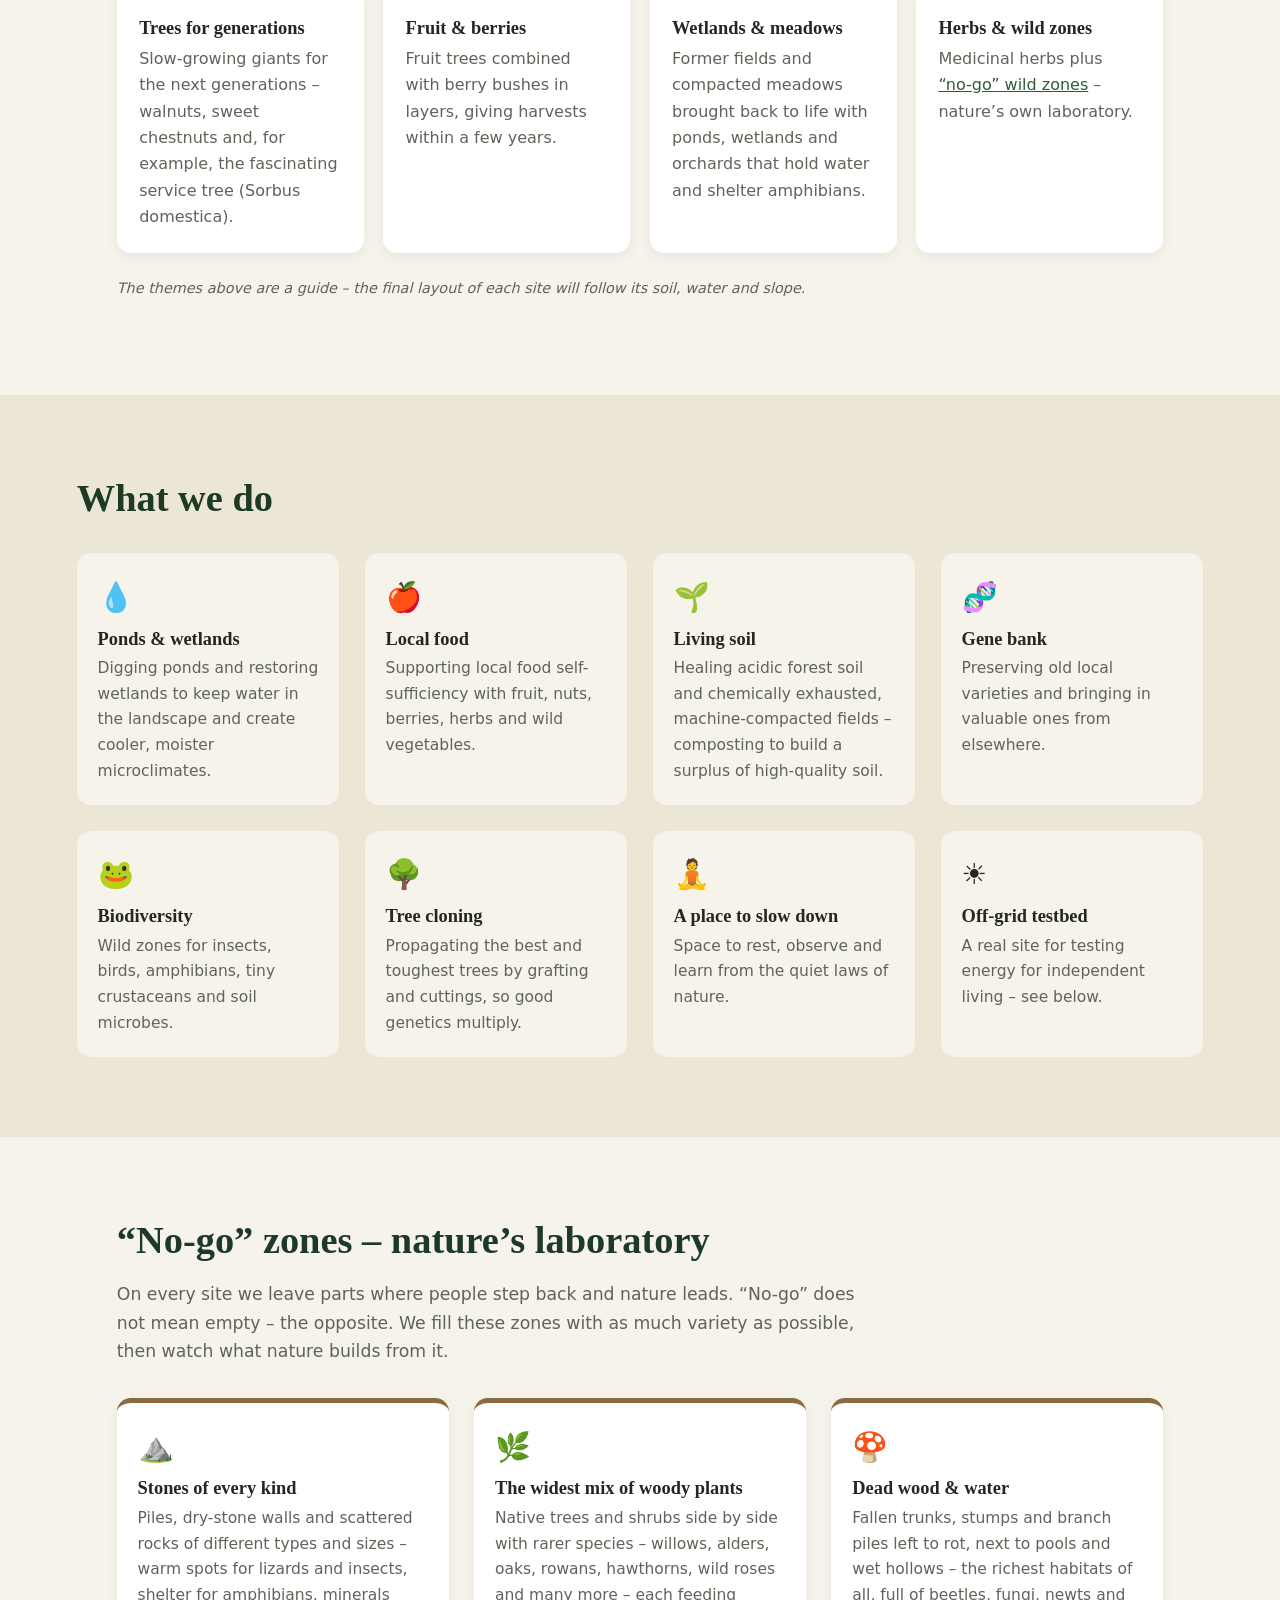
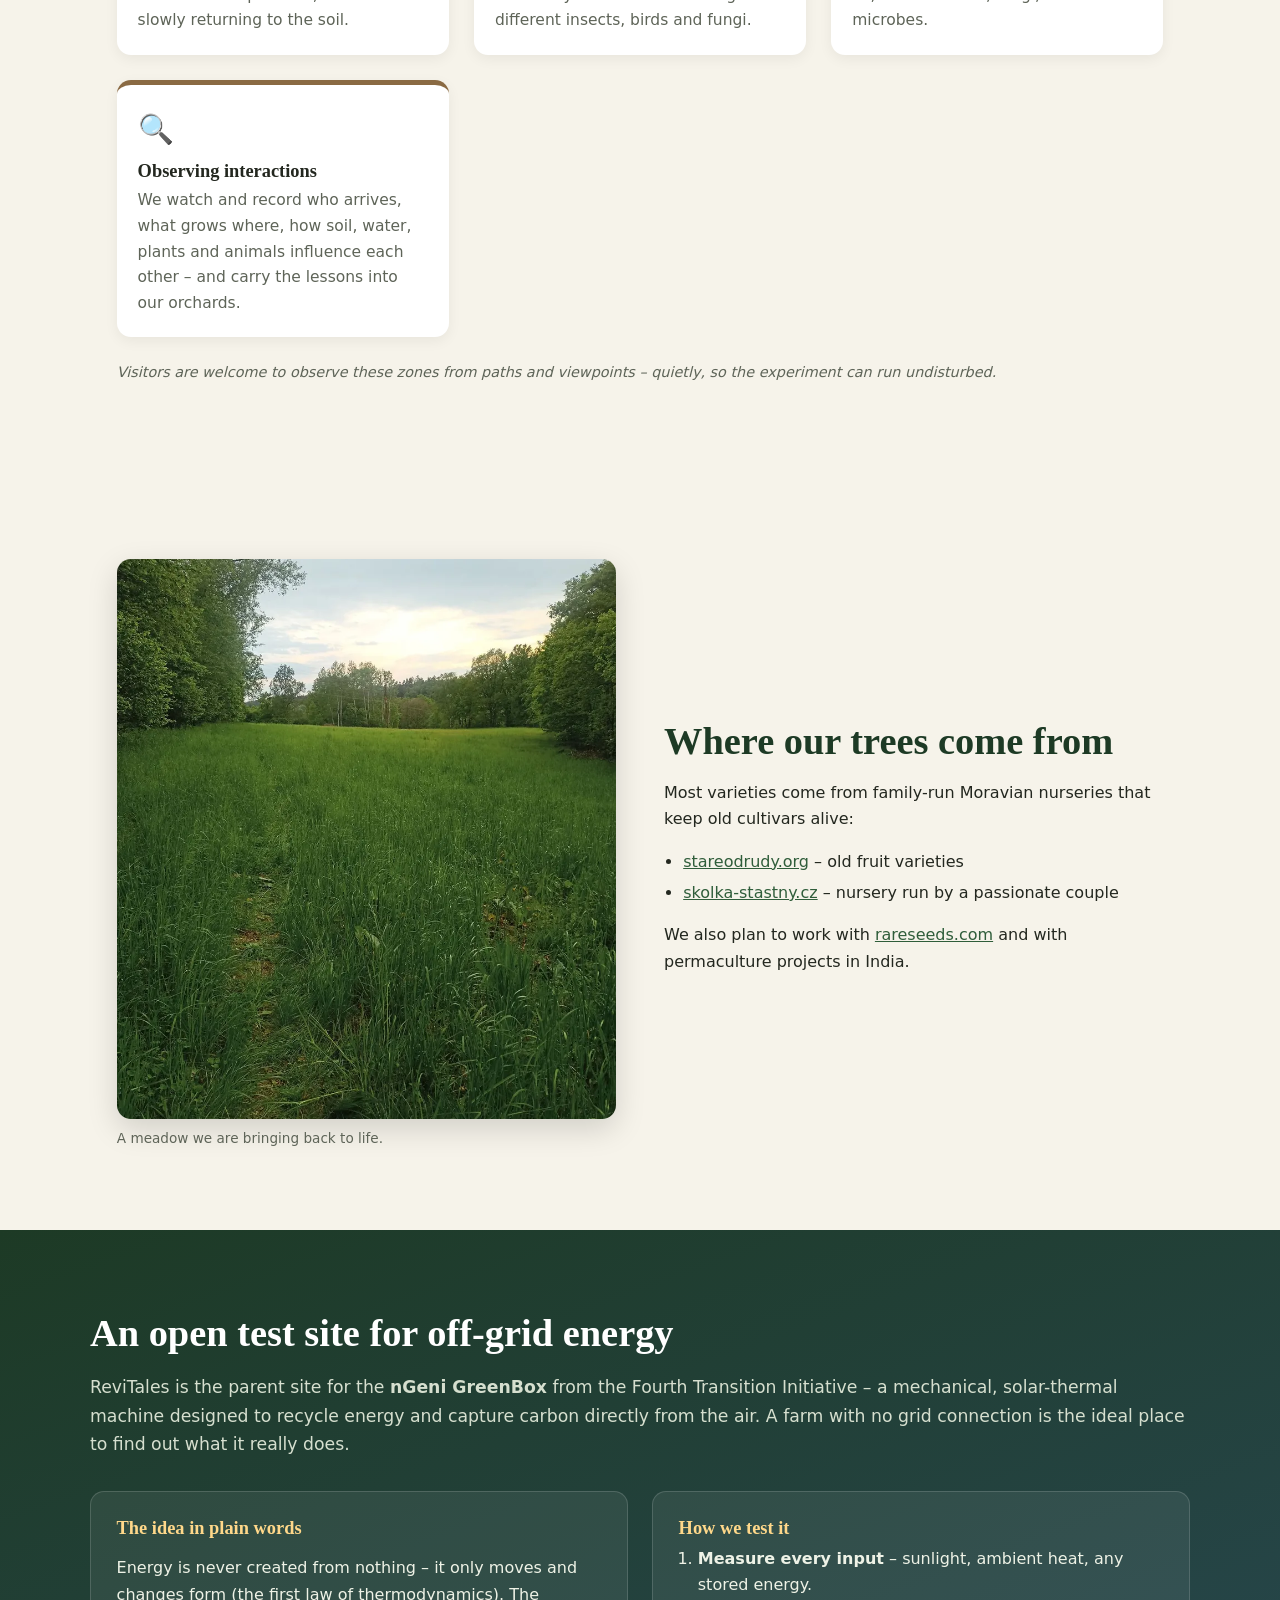
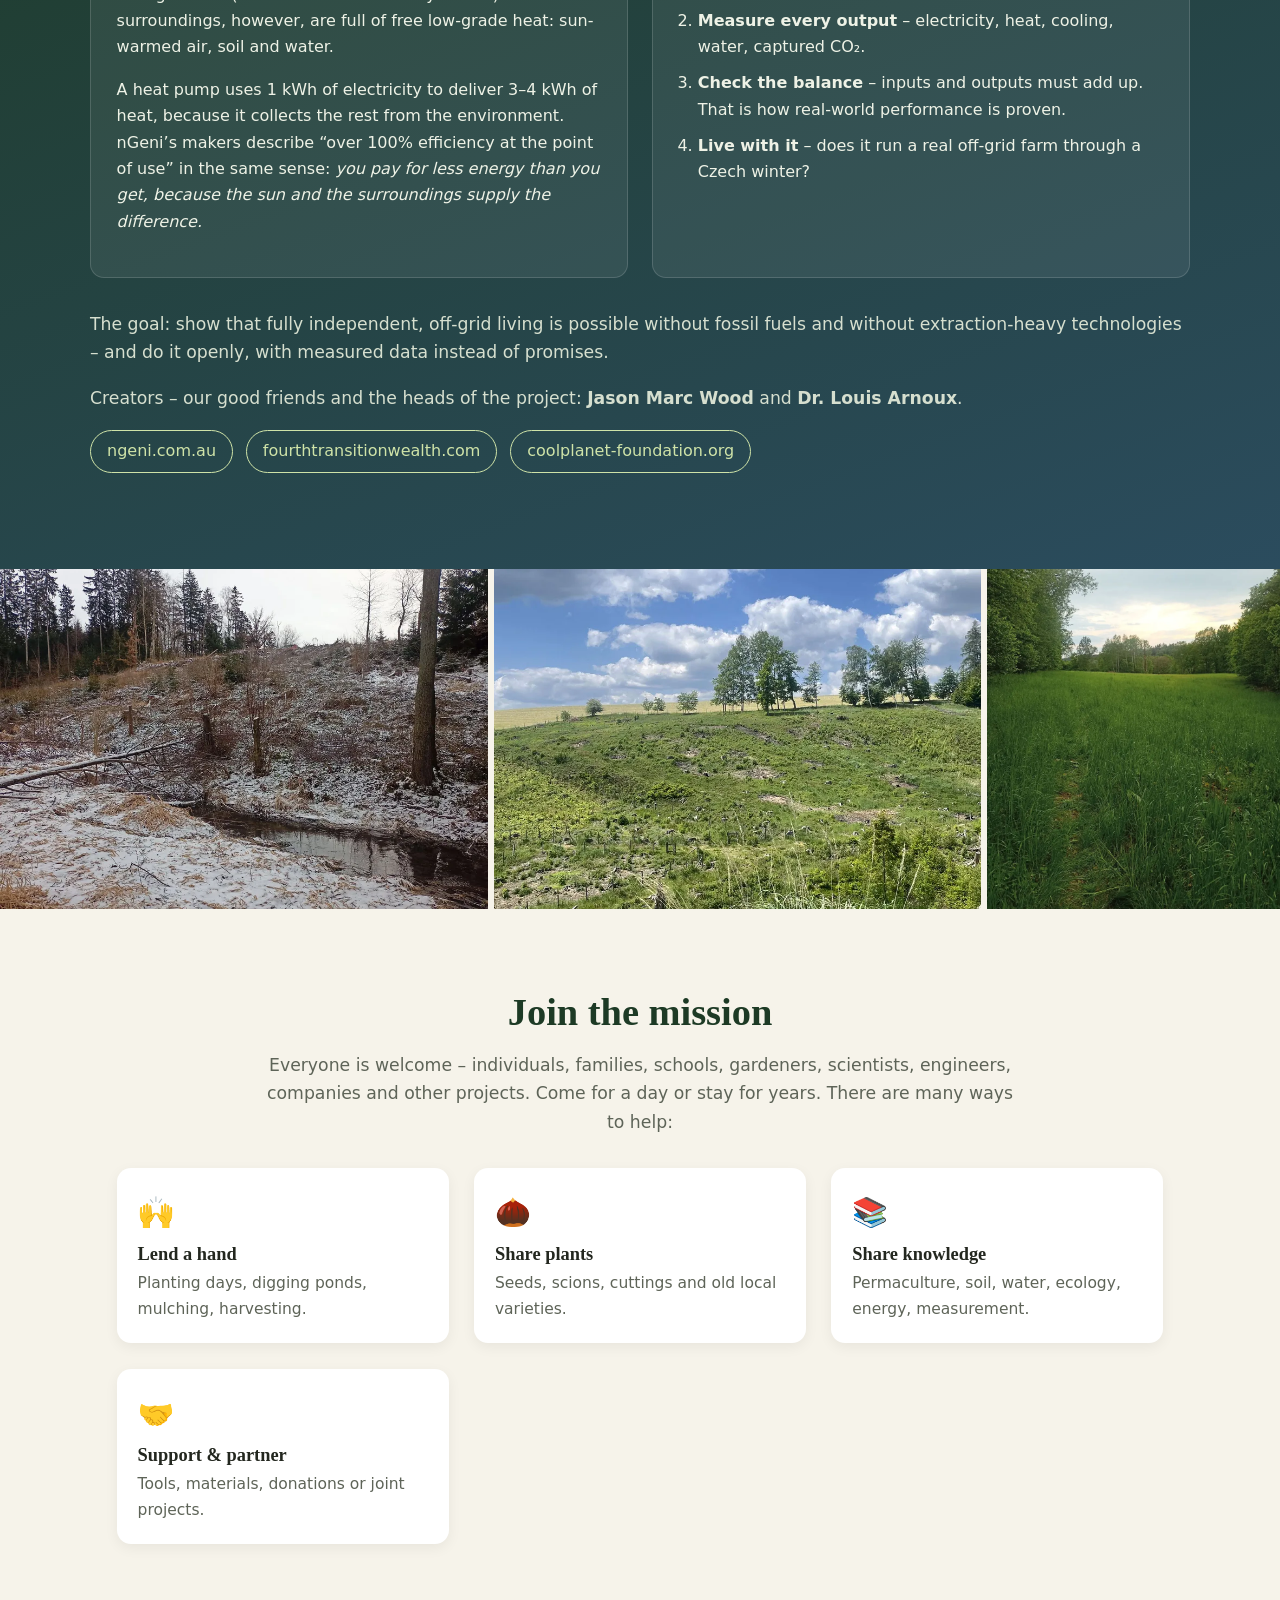
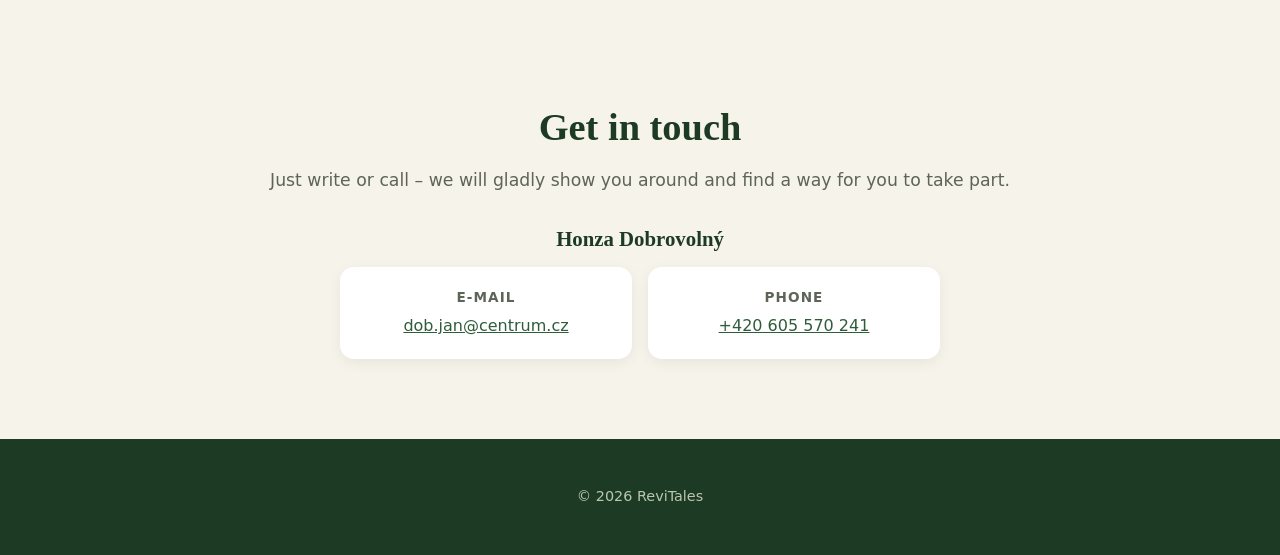
==== commit ef36df86: "Dobrovítova Lhota: well with three underground springs Co-Authored-By: Claude Opus 5.5 <noreply@anth" ====
--- a/en/index.html
+++ b/en/index.html
@@ -240,7 +240,7 @@
     <li><span class="n">2</span><div><b>Druhanov</b>spruce clearcut right next to a marsh with springs welling up</div></li>
     <li><span class="n">3</span><div><b>Pavlov near Ledeč nad Sázavou</b>spruce clearcut with the Pavlov stream running through it</div></li>
     <li><span class="n">4</span><div><b>Pavlov near Ledeč nad Sázavou</b>spruce clearcut close to the Pavlov stream</div></li>
-    <li><span class="n">5</span><div><b>Dobrovítova Lhota</b>farm meadow</div></li>
+    <li><span class="n">5</span><div><b>Dobrovítova Lhota</b>farm meadow where we are building our own well, at a spot where three springs meet underground</div></li>
     <li><span class="n">6</span><div><b>Vadín near Okrouhlice</b>spruce clearcut close to the Perlový stream</div></li>
     <li><span class="n">7</span><div><b>Lipnička</b>a wild, marshy “nature reserve” with the Pstružný stream running through it</div></li>
   </ol>
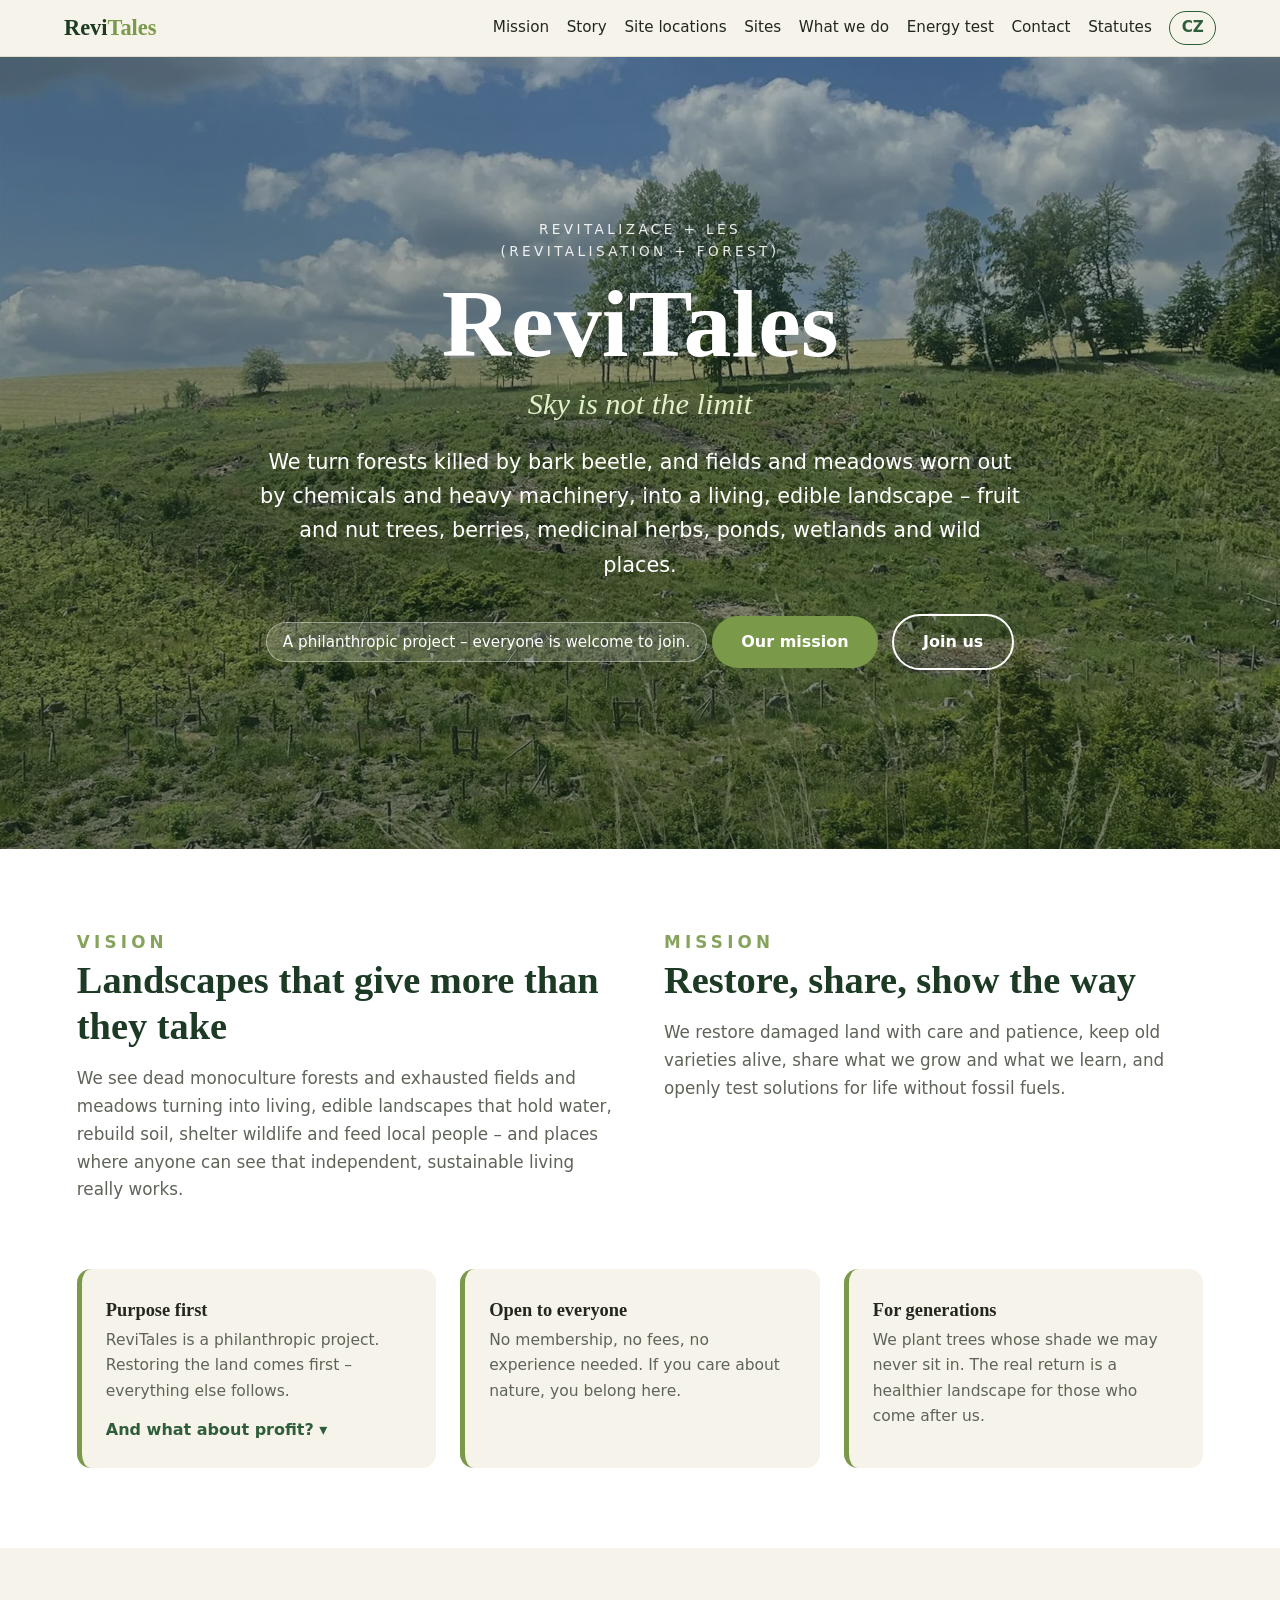
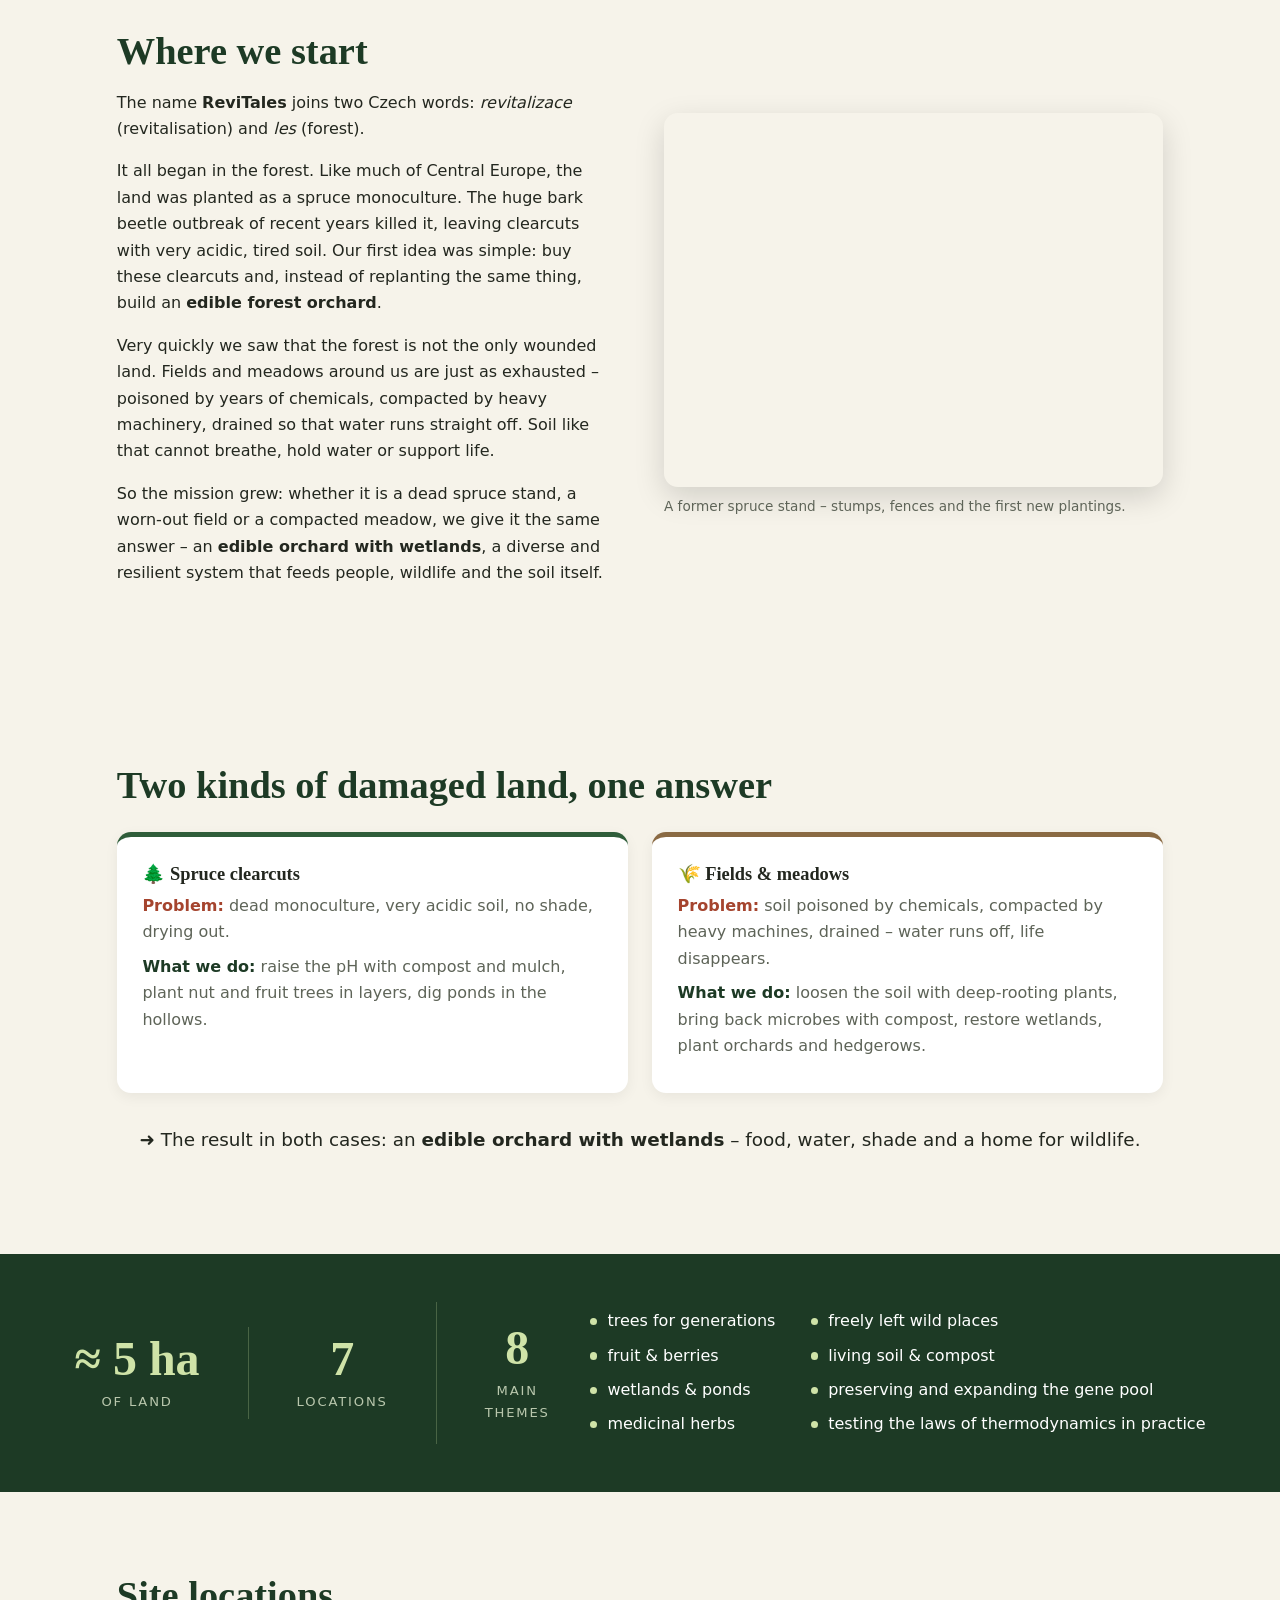
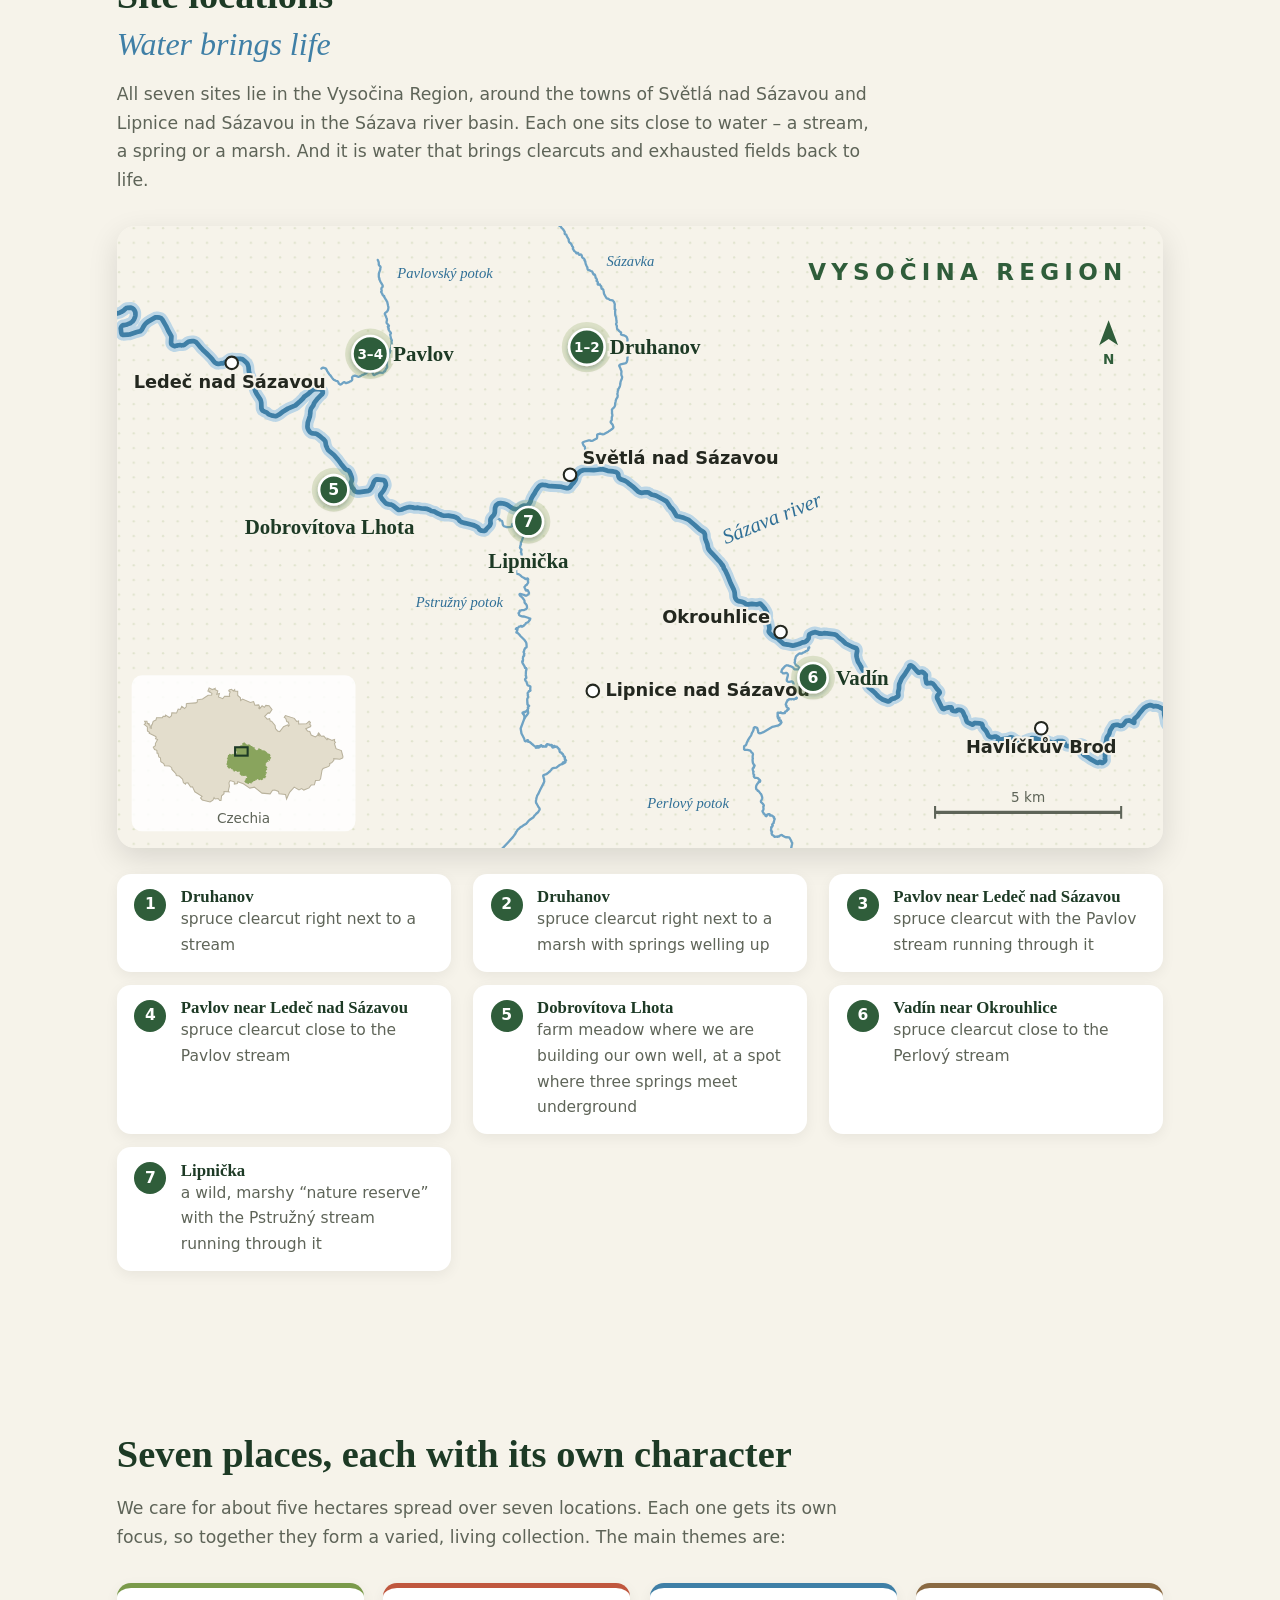
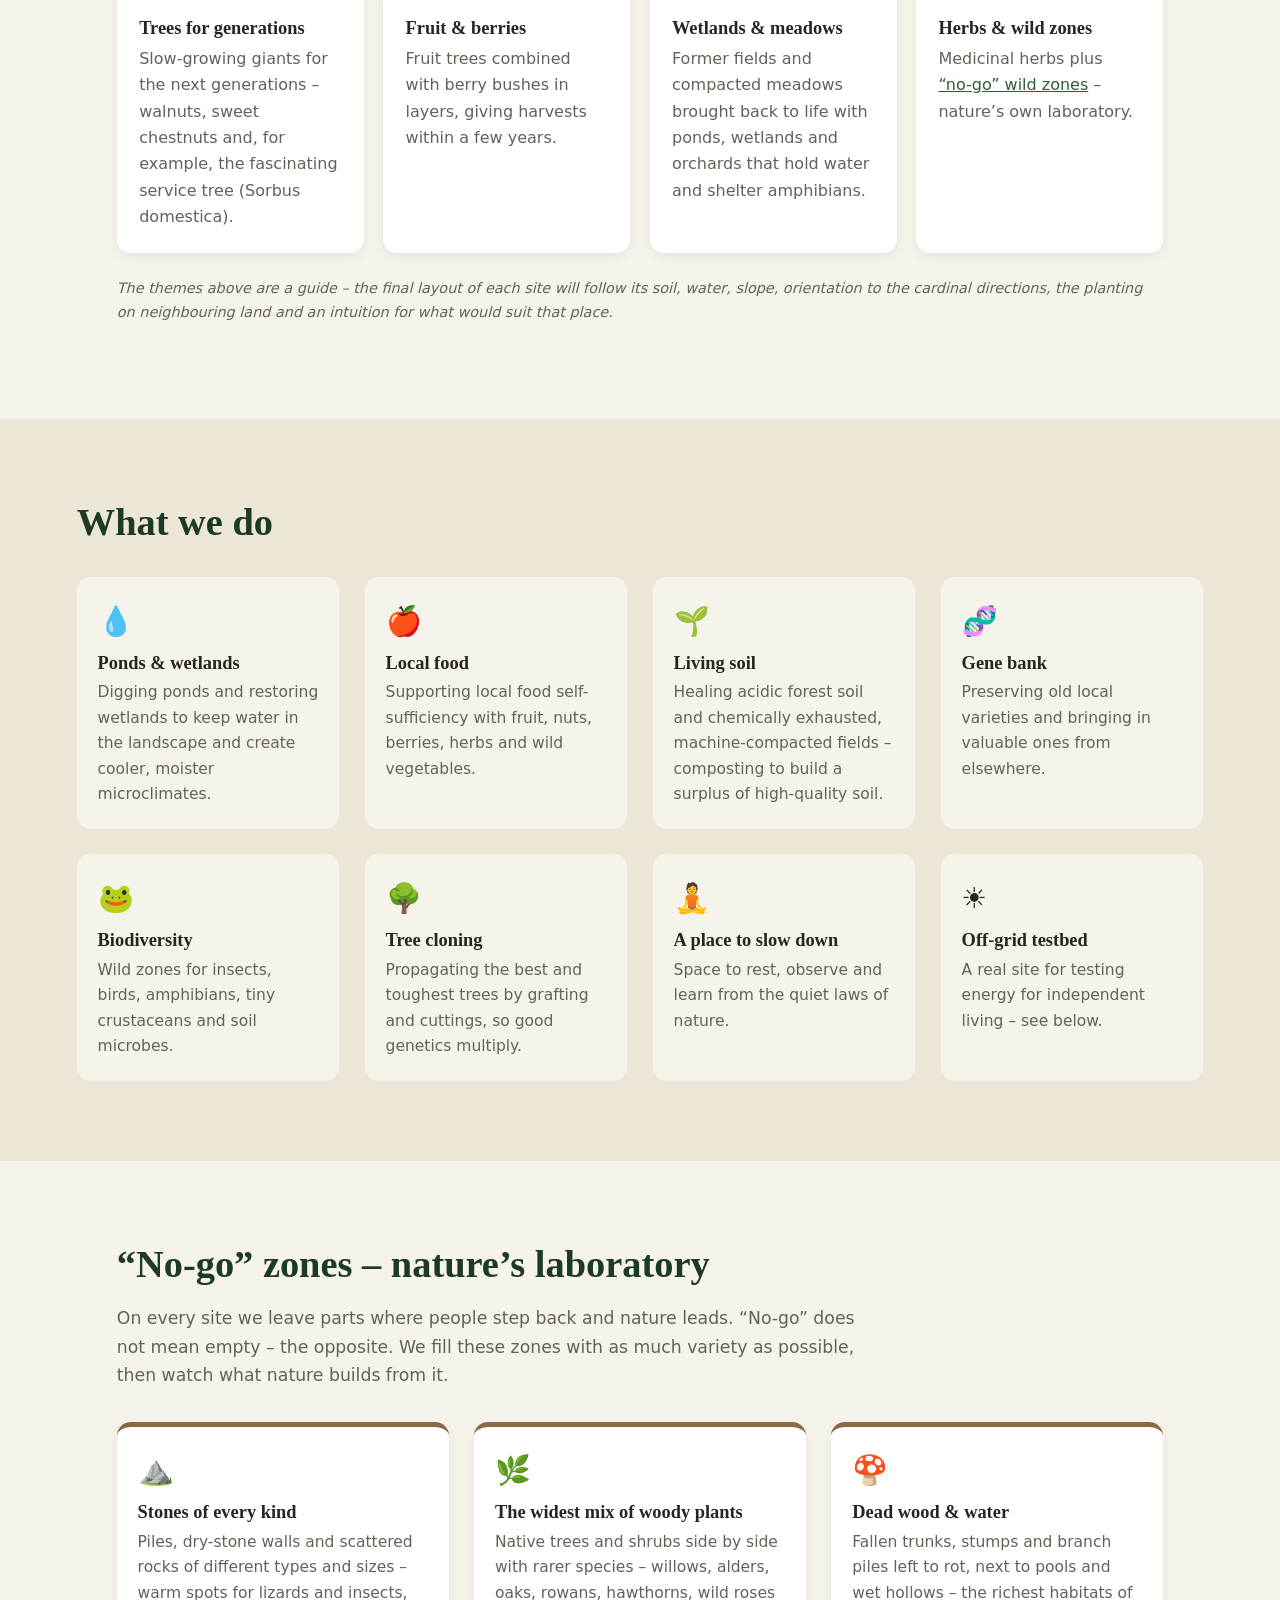
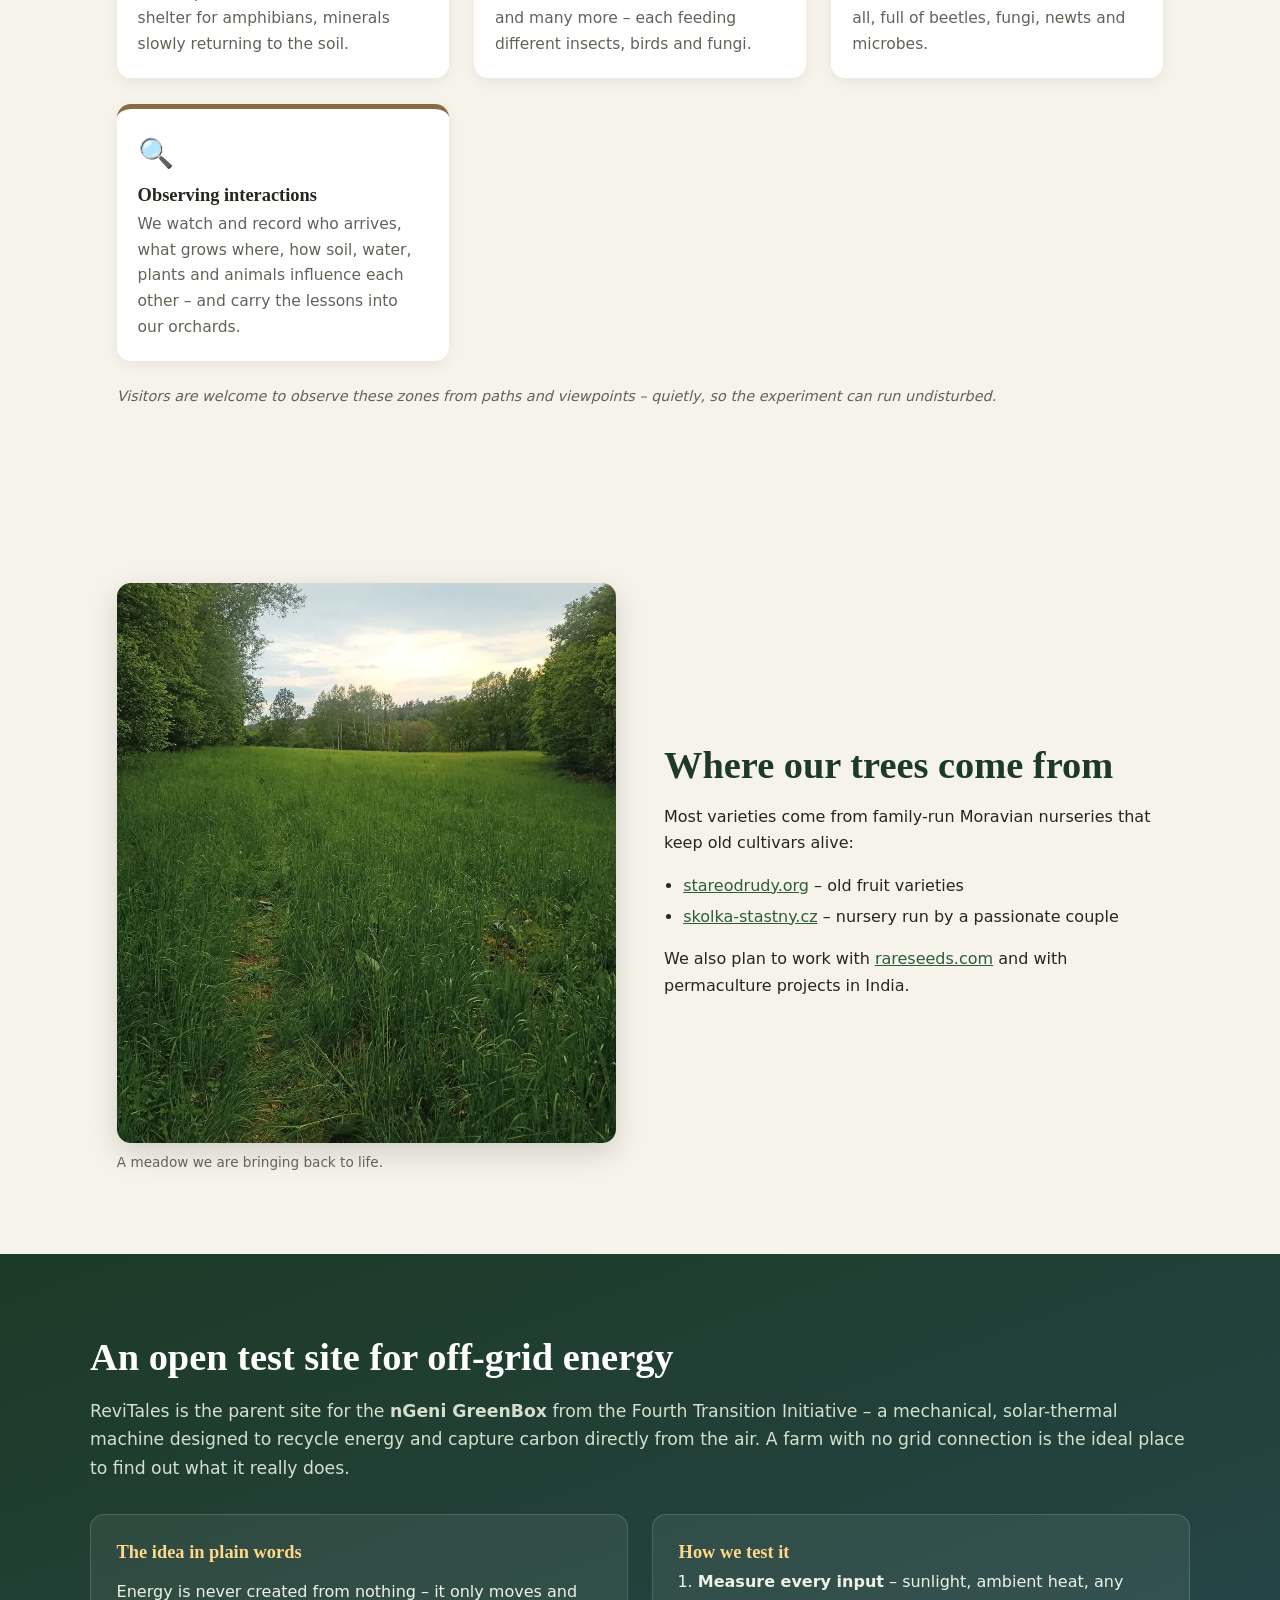
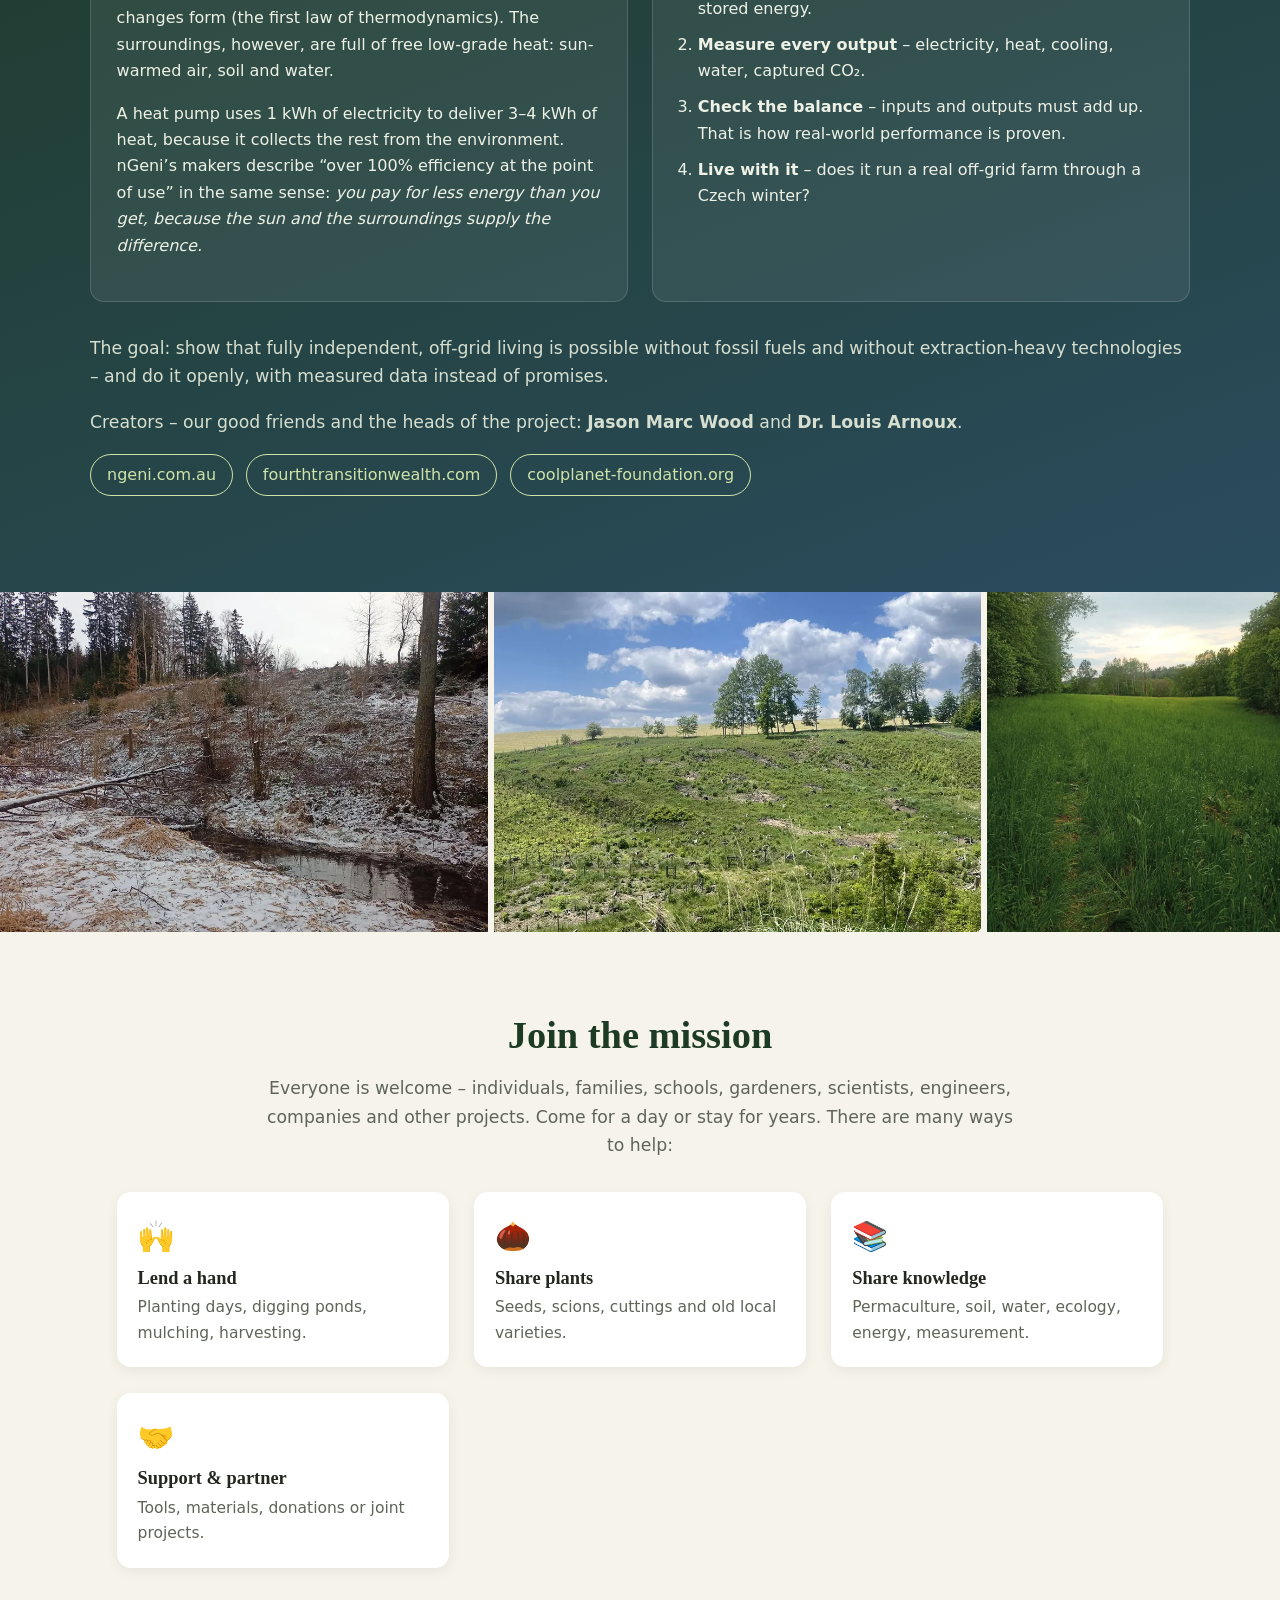
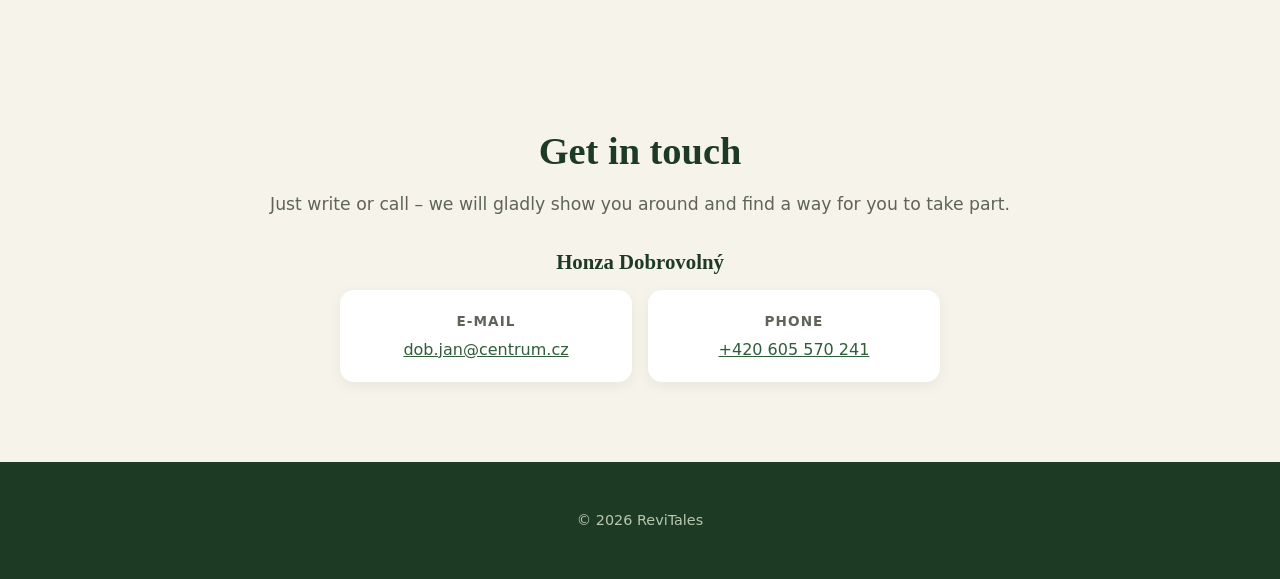
==== commit aff9cc34: "Sites note: layout also follows orientation, neighbouring planting, intuition Co-Authored-By: Claude" ====
--- a/en/index.html
+++ b/en/index.html
@@ -233,7 +233,7 @@
   <p class="motto">Water brings life</p>
   <p class="intro">All seven sites lie in the Vysočina Region, around the towns of Světlá nad Sázavou and Lipnice nad Sázavou in the Sázava river basin. Each one sits close to water – a stream, a spring or a marsh. And it is water that brings clearcuts and exhausted fields back to life.</p>
   <figure class="map">
-    <a href="../images/mapa-pozemku-en.svg" target="_blank" title="Open the map in a larger size"><img src="../images/mapa-pozemku-en.svg" width="1000" height="594" alt="Map of the seven ReviTales sites in the Vysočina Region near Světlá nad Sázavou and Lipnice nad Sázavou: Druhanov, Pavlov, Dobrovítova Lhota, Lipnička and Vadín along the Sázava river and its streams" loading="lazy" decoding="async"></a>
+    <a href="../images/mapa-pozemku-en.svg" target="_blank" title="Open the map in a larger size"><picture><source media="(max-width: 600px)" srcset="../images/mapa-pozemku-en-m.svg" width="600" height="498"><img src="../images/mapa-pozemku-en.svg" width="1000" height="594" alt="Map of the seven ReviTales sites in the Vysočina Region near Světlá nad Sázavou and Lipnice nad Sázavou: Druhanov, Pavlov, Dobrovítova Lhota, Lipnička and Vadín along the Sázava river and its streams" loading="lazy" decoding="async"></picture></a>
   </figure>
   <ol class="sites-list">
     <li><span class="n">1</span><div><b>Druhanov</b>spruce clearcut right next to a stream</div></li>
@@ -270,7 +270,7 @@
       <p>Medicinal herbs plus <a href="#wild">“no-go” wild zones</a> – nature’s own laboratory.</p>
     </article>
   </div>
-  <p class="note">The themes above are a guide – the final layout of each site will follow its soil, water and slope.</p>
+  <p class="note">The themes above are a guide – the final layout of each site will follow its soil, water, slope, orientation to the cardinal directions, the planting on neighbouring land and an intuition for what would suit that place.</p>
 </section>
 
 <!-- WORK -->
